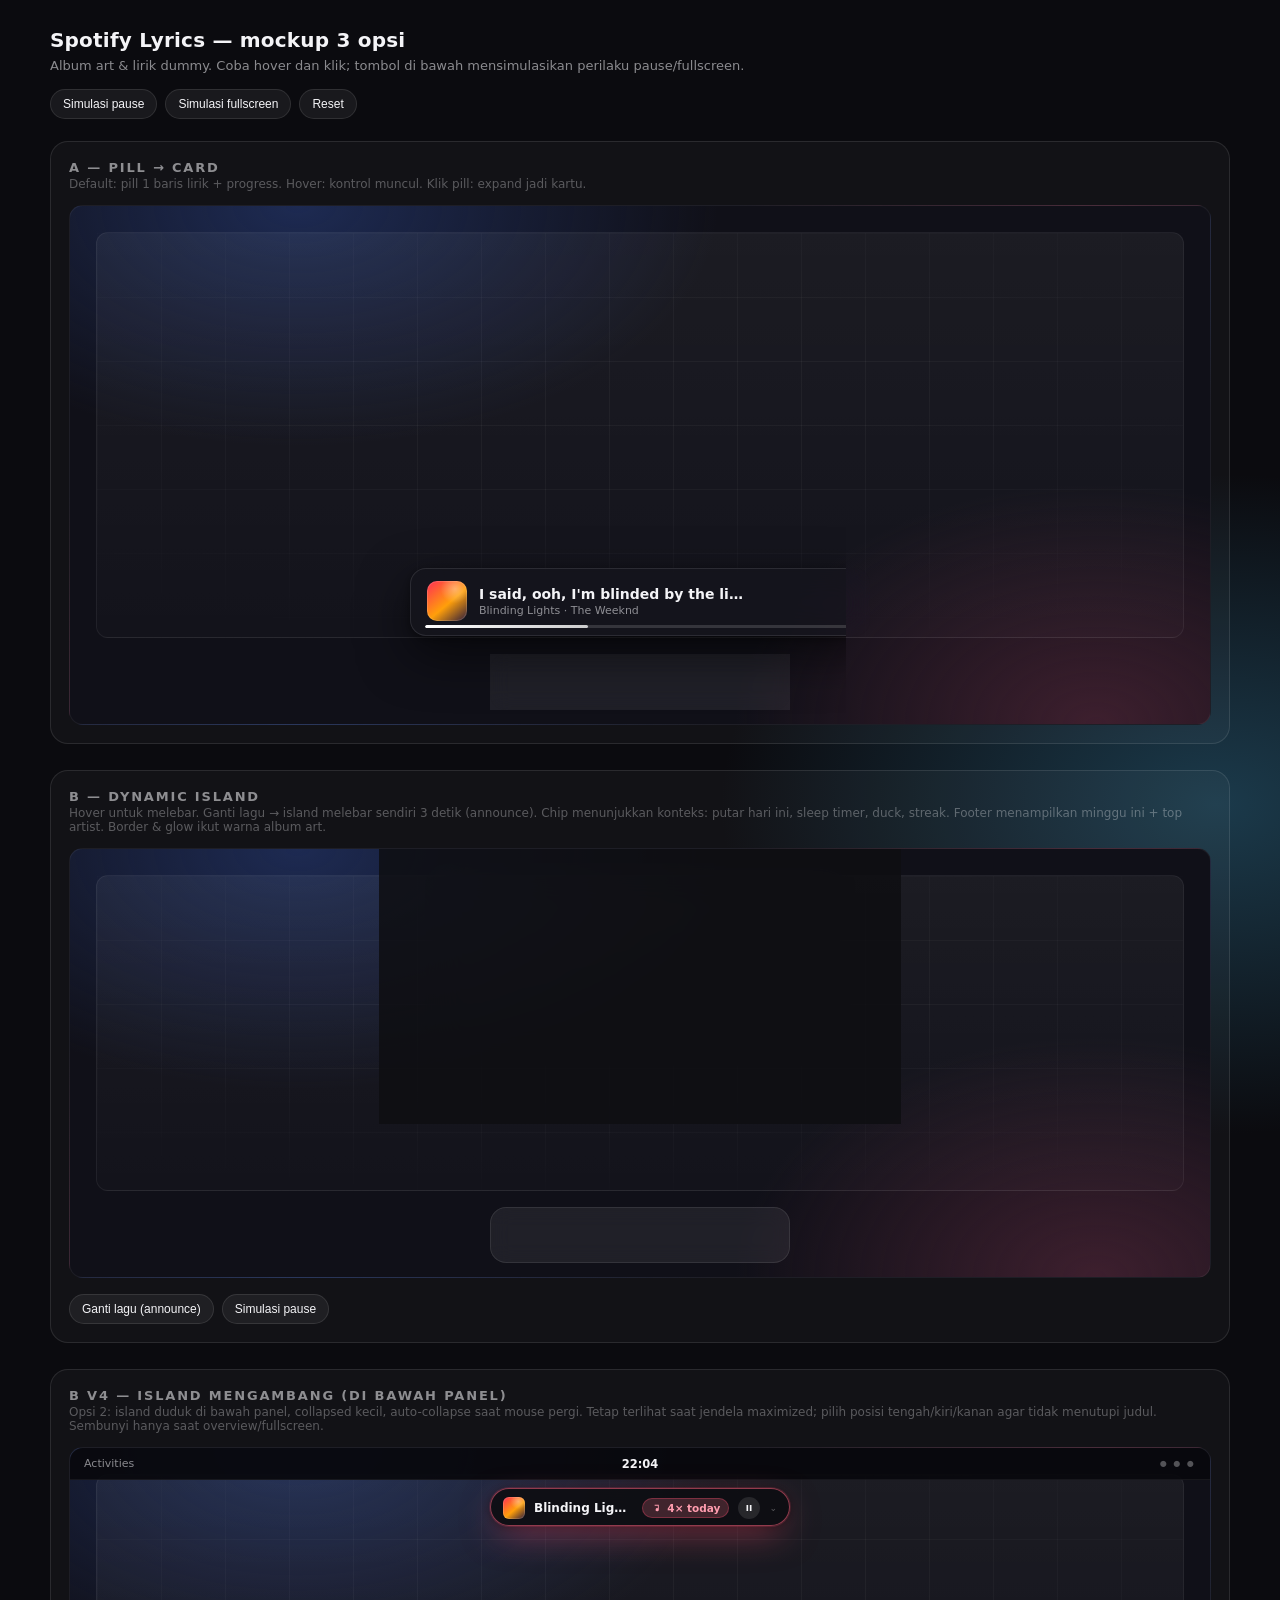
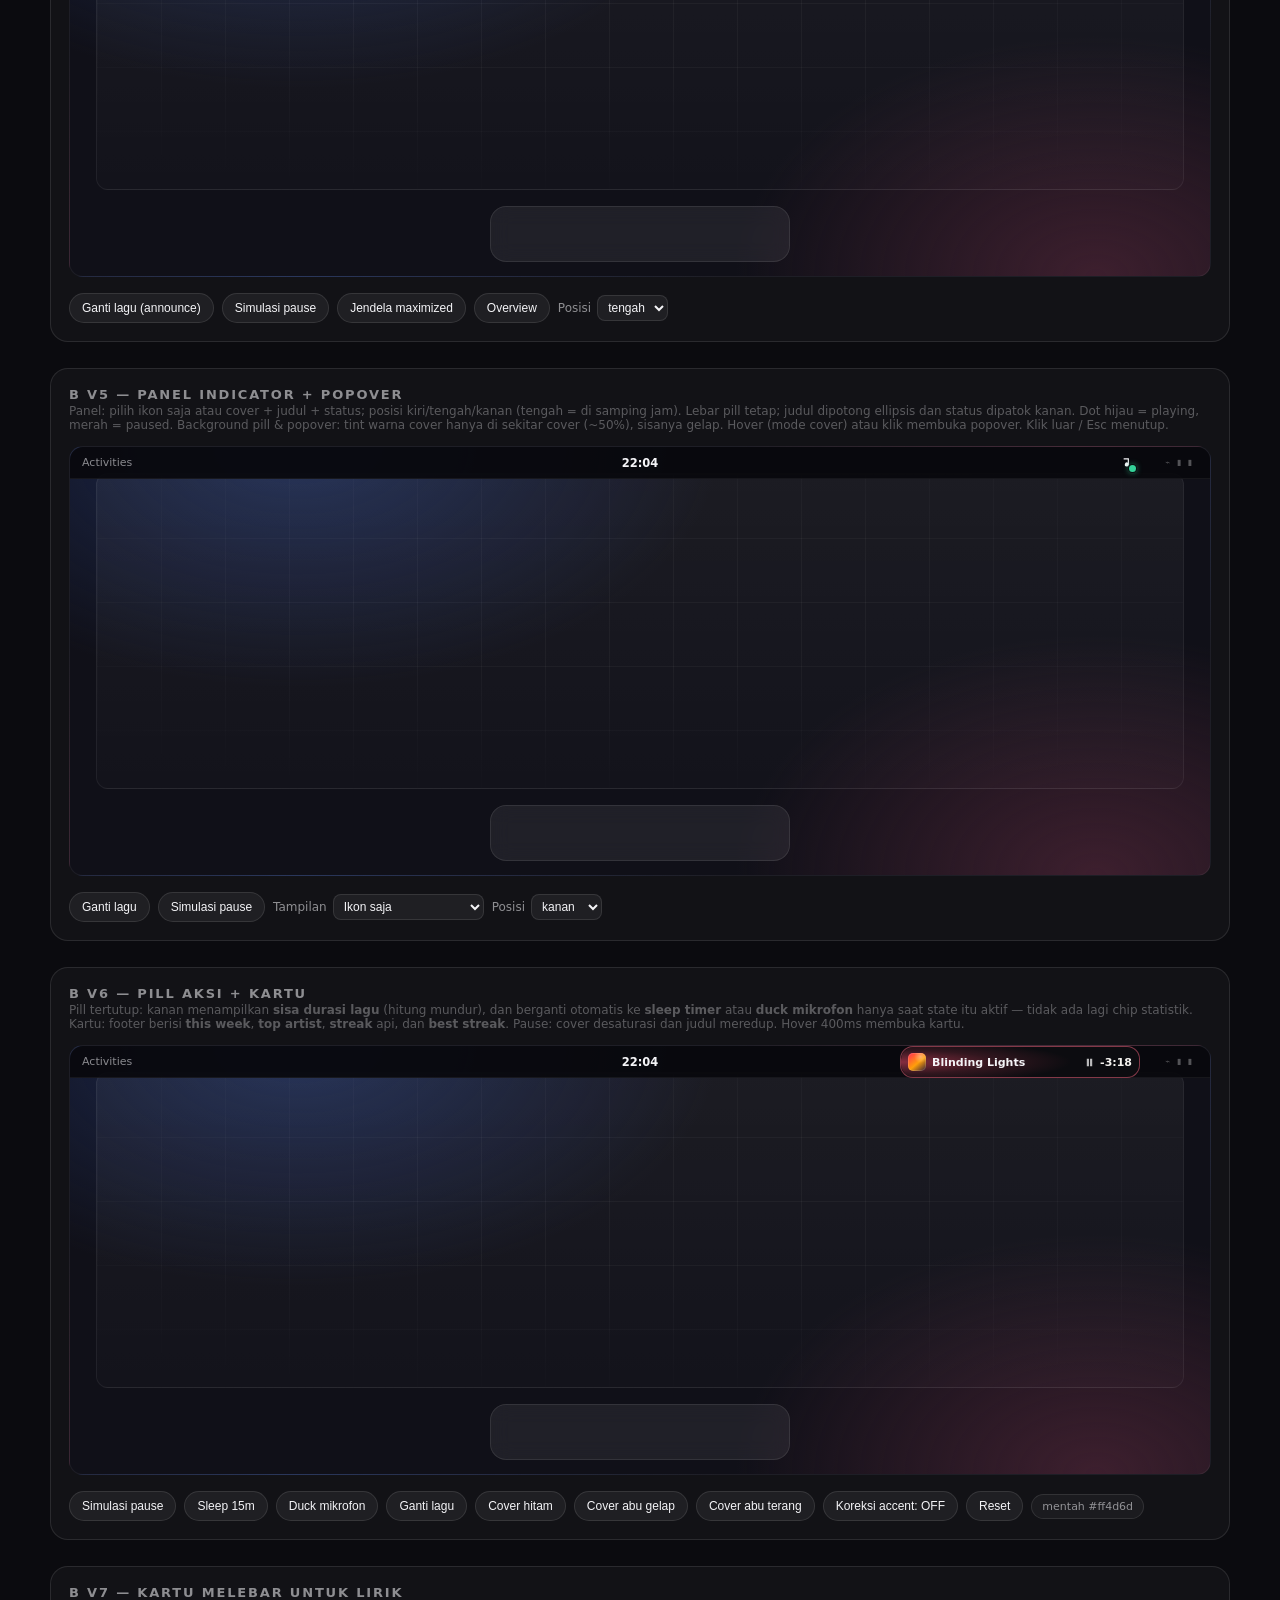
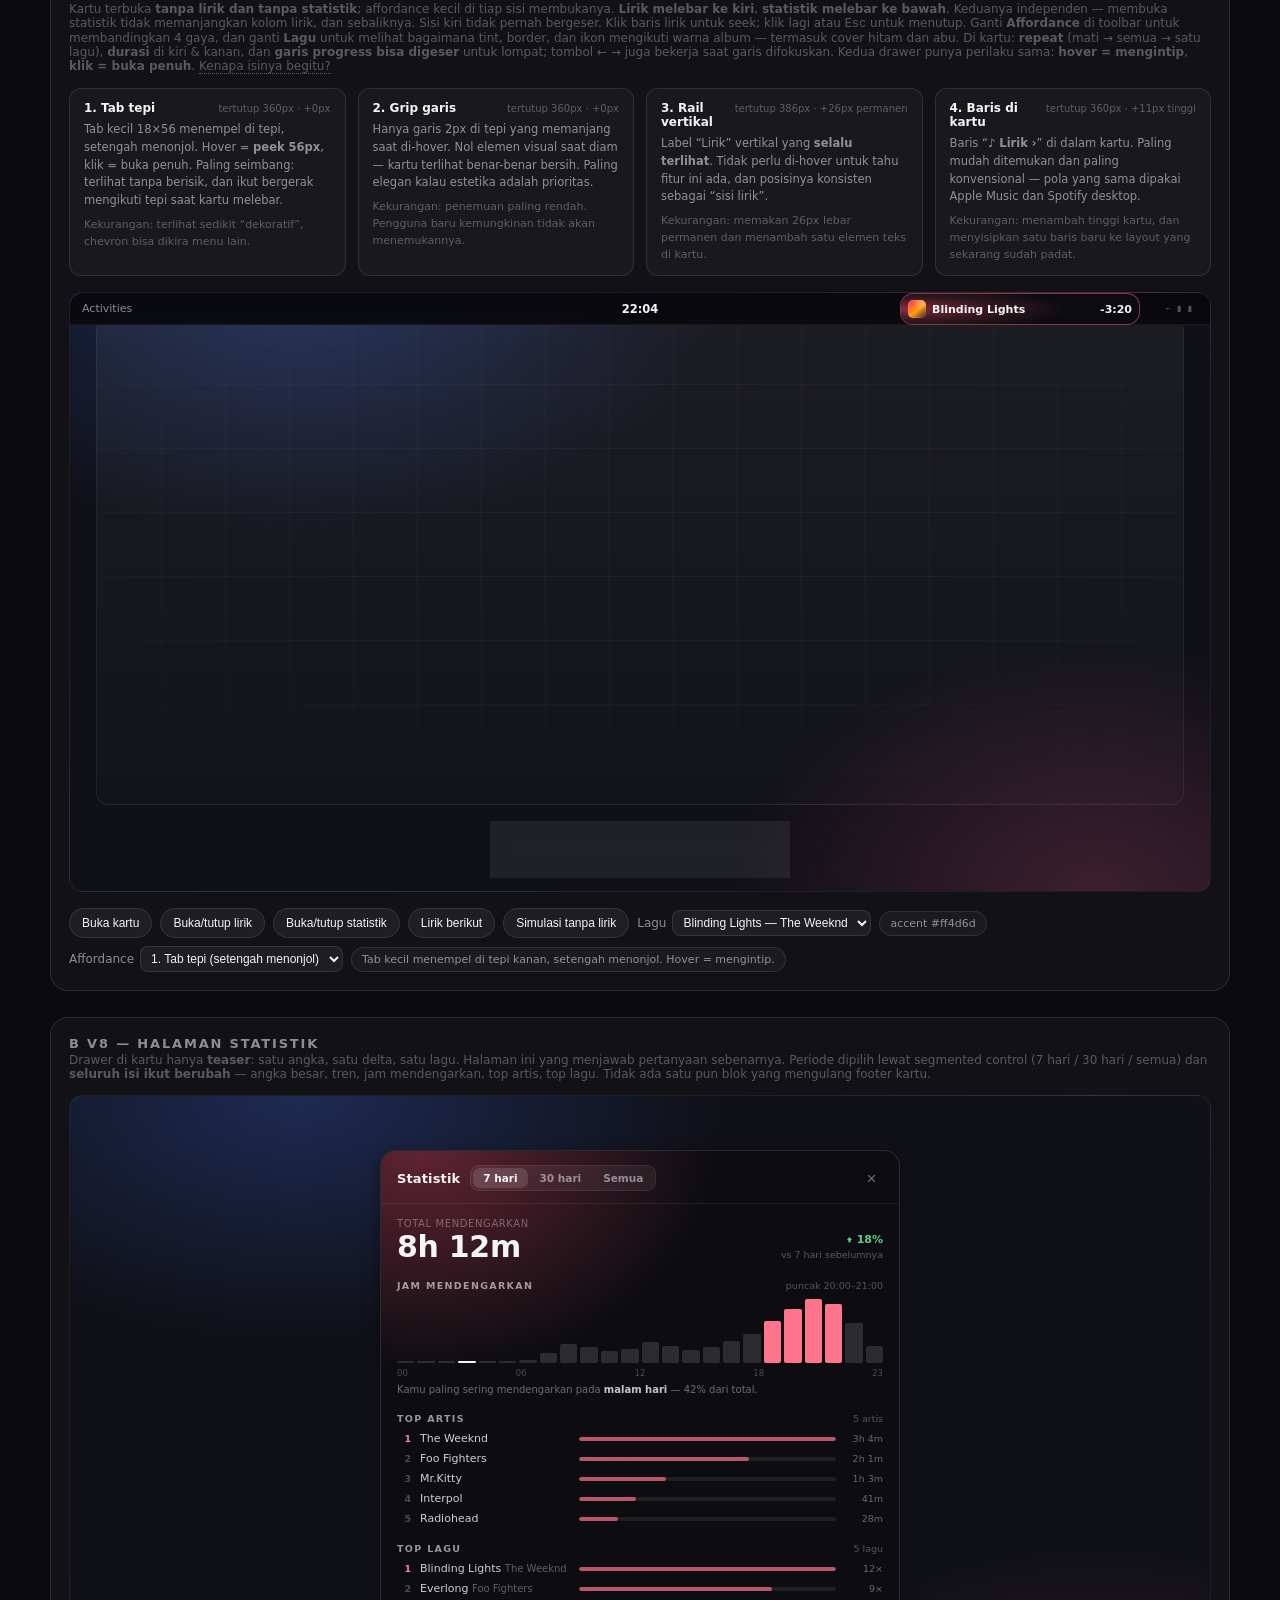
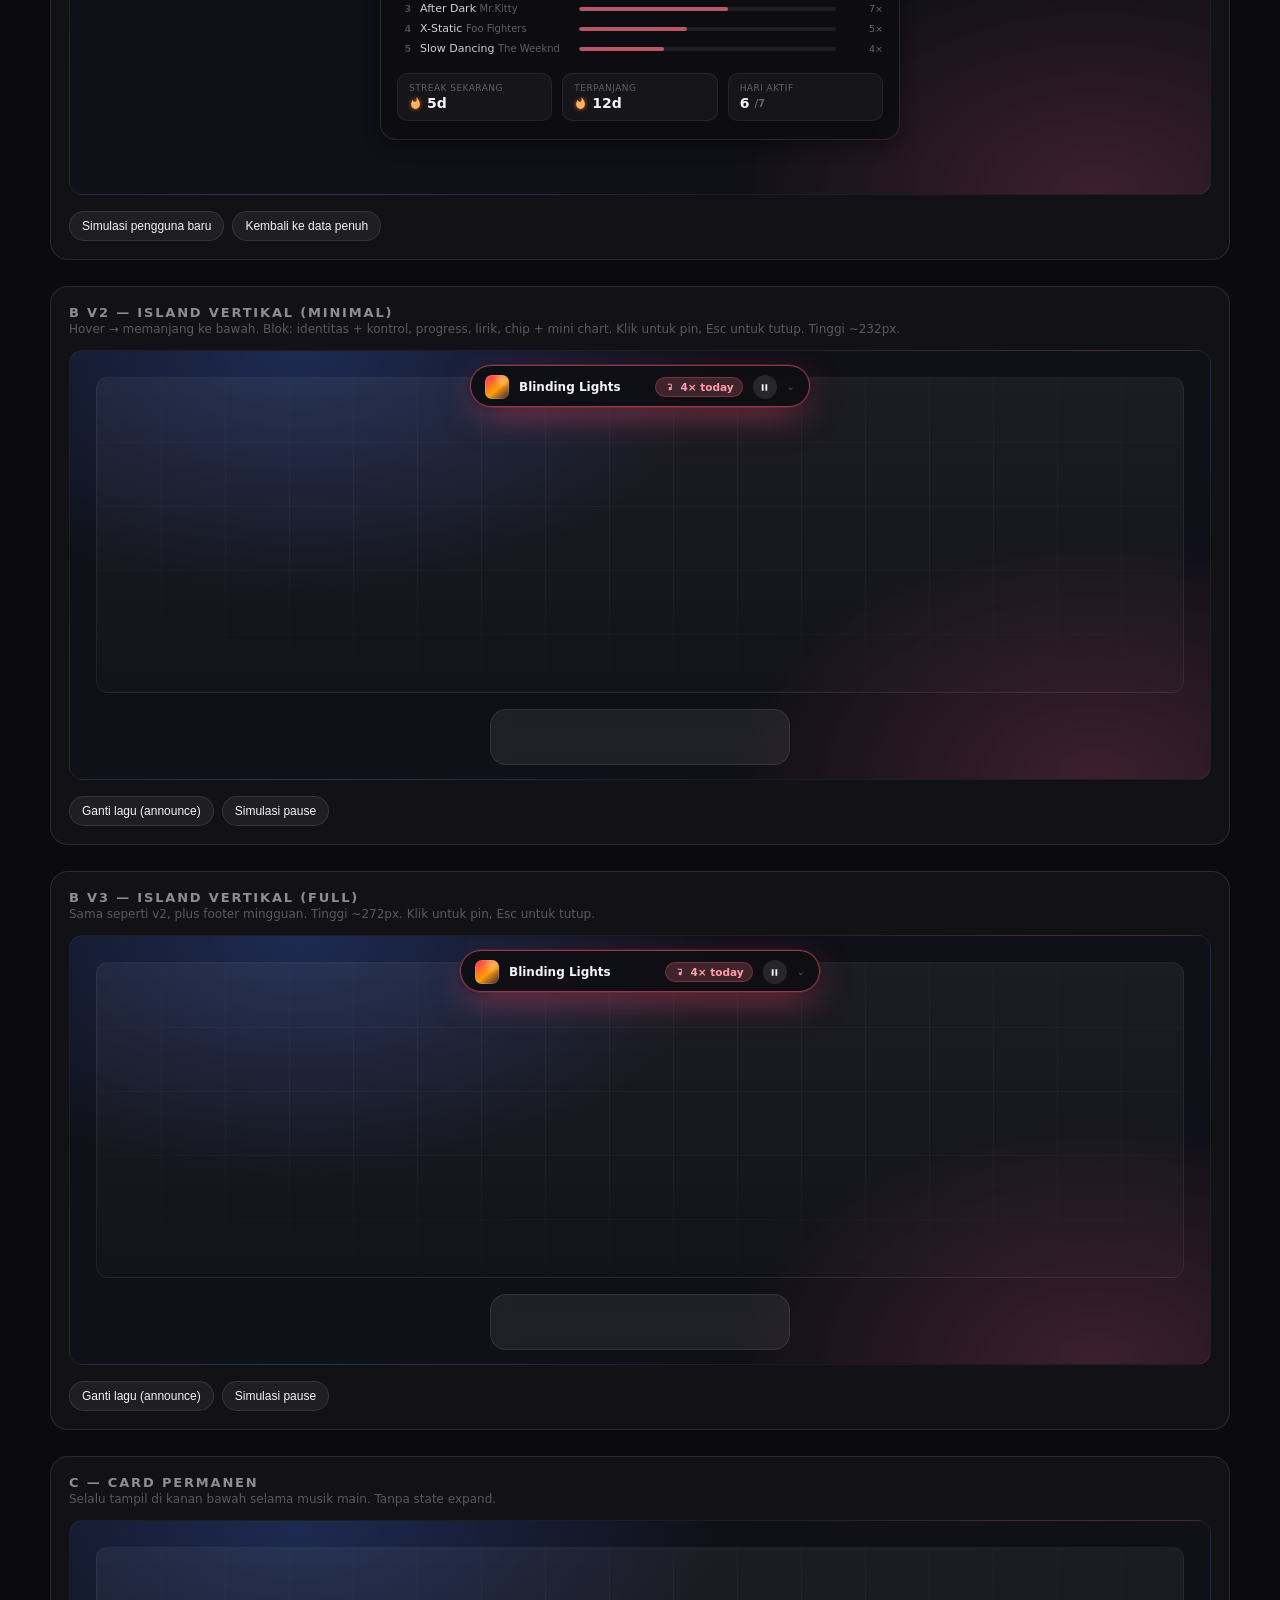
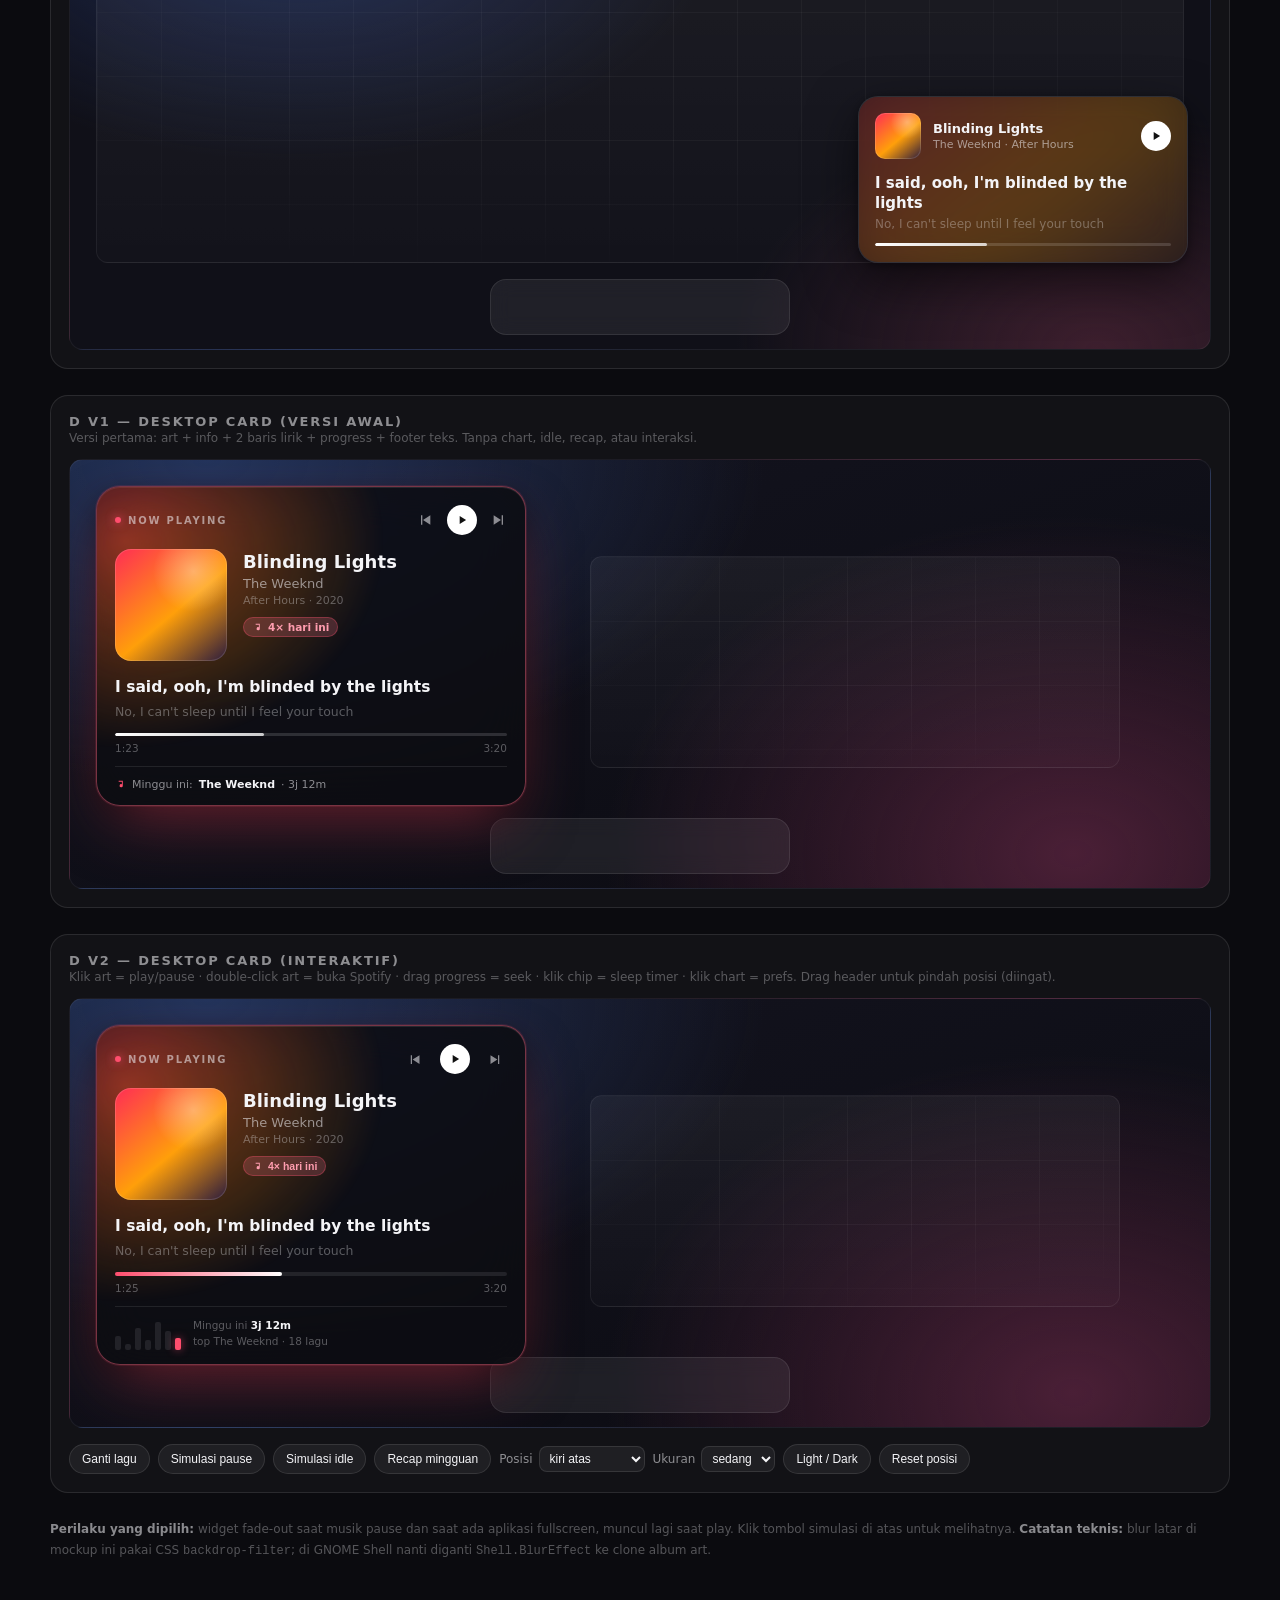
==== docs/mockup/index.html @ 5383f0c0 "Restructure: move logic into src/, tests and docs out of the root Groundwork for the layout describe" ====
<!DOCTYPE html>
<html lang="id">
<head>
<meta charset="utf-8">
<meta name="viewport" content="width=device-width,initial-scale=1">
<title>Spotify Lyrics — Mockup</title>
<style>
  :root{
    --text:#f4f4f7;
    --dim:rgba(244,244,247,.55);
    --faint:rgba(244,244,247,.32);
    --line:rgba(255,255,255,.10);
    --accent:#ff4d6d;
    --art:linear-gradient(140deg,#ff2d55 0%,#ff9f0a 55%,#2b1b3d 100%);
    --radius:22px;
    --shadow:0 18px 50px rgba(0,0,0,.55), 0 2px 8px rgba(0,0,0,.35);
  }
  *{box-sizing:border-box}
  html,body{margin:0}
  body{
    font-family:Cantarell,"Inter",system-ui,-apple-system,sans-serif;
    background:
      radial-gradient(1200px 700px at 15% -10%, #2a1f4d 0%, transparent 60%),
      radial-gradient(900px 600px at 95% 10%, #1b3a4b 0%, transparent 55%),
      radial-gradient(900px 900px at 50% 120%, #3a1b2b 0%, transparent 60%),
      #0b0b0f;
    color:var(--text);
    min-height:100vh;
    padding:28px 28px 80px;
  }
  header{max-width:1180px;margin:0 auto 22px}
  h1{font-size:20px;font-weight:700;margin:0 0 6px;letter-spacing:.2px}
  header p{margin:0;color:var(--dim);font-size:13px}
  .toolbar{display:flex;gap:8px;flex-wrap:wrap;margin:16px 0 0}
  .toolbar button{
    appearance:none;border:1px solid var(--line);background:rgba(255,255,255,.06);
    color:var(--text);padding:7px 12px;border-radius:999px;font-size:12px;
    cursor:pointer;transition:background .15s,border-color .15s;
  }
  .toolbar button:hover{background:rgba(255,255,255,.11)}
  .toolbar button.on{background:rgba(255,77,109,.18);border-color:rgba(255,77,109,.5)}
  main{max-width:1180px;margin:0 auto;display:grid;gap:26px}

  .demo{background:rgba(255,255,255,.03);border:1px solid var(--line);border-radius:18px;padding:18px}
  .demo h2{font-size:13px;text-transform:uppercase;letter-spacing:.14em;color:var(--dim);margin:0 0 2px}
  .demo .hint{font-size:12px;color:var(--faint);margin:0 0 14px}

  .stage{
    position:relative;height:430px;border-radius:14px;overflow:hidden;
    background:
      radial-gradient(700px 400px at 20% 0%, #1d2a52 0%, transparent 60%),
      radial-gradient(600px 400px at 90% 100%, #3d1f2e 0%, transparent 60%),
      #101018;
    border:1px solid rgba(255,255,255,.06);
  }
  .stage.tall{height:520px}
  .fakewindow{
    position:absolute;inset:26px 26px 86px;border-radius:12px;
    background:linear-gradient(180deg,rgba(255,255,255,.05),rgba(255,255,255,.015));
    border:1px solid rgba(255,255,255,.06);
  }
  .fakewindow::before{
    content:"";position:absolute;inset:0;
    background:
      linear-gradient(90deg,rgba(255,255,255,.04) 1px,transparent 1px) 0 0/64px 64px,
      linear-gradient(rgba(255,255,255,.04) 1px,transparent 1px) 0 0/64px 64px;
    mask-image:radial-gradient(80% 70% at 50% 40%,#000 30%,transparent 100%);
  }
  .dock{
    position:absolute;left:50%;bottom:14px;transform:translateX(-50%);
    width:300px;height:56px;border-radius:16px;
    background:rgba(255,255,255,.07);border:1px solid rgba(255,255,255,.09);
    backdrop-filter:blur(10px);
  }

  .widget{
    transition:opacity .25s ease, transform .25s cubic-bezier(.2,.7,.3,1);
  }
  body.paused .widget, body.fullscreen .widget{opacity:0;transform:translateY(10px) scale(.98);pointer-events:none}

  .art{
    background:var(--art);border-radius:10px;flex:0 0 auto;
    box-shadow:inset 0 0 0 1px rgba(255,255,255,.14);
    position:relative;overflow:hidden;
  }
  .art::after{
    content:"";position:absolute;inset:0;
    background:radial-gradient(60% 60% at 70% 20%,rgba(255,255,255,.35),transparent 60%);
  }

  .progress{position:relative;height:3px;border-radius:99px;background:rgba(255,255,255,.14);overflow:hidden}
  .progress i{
    position:absolute;inset:0 auto 0 0;width:38%;border-radius:99px;
    background:linear-gradient(90deg,#fff,rgba(255,255,255,.75));
    animation:play 32s linear infinite;
  }
  @keyframes play{from{width:4%}to{width:100%}}

  .lyric{transition:opacity .16s ease, transform .16s ease}
  .lyric.swap{opacity:0;transform:translateY(5px)}

  .ctl{display:flex;align-items:center;gap:14px;color:var(--dim)}
  .ctl svg{width:16px;height:16px;fill:currentColor}
  .ctl .play{width:30px;height:30px;border-radius:50%;display:grid;place-items:center;background:#fff;color:#111}

  /* ---------- A: pill -> card ---------- */
  .a-wrap{position:absolute;left:50%;bottom:88px;transform:translateX(-50%);width:460px}
  .pill{
    position:relative;display:flex;align-items:center;gap:12px;
    padding:12px 16px 14px;border-radius:16px;
    background:rgba(22,22,28,.72);
    border:1px solid rgba(255,255,255,.10);
    box-shadow:var(--shadow);
    backdrop-filter:blur(18px) saturate(140%);
    cursor:pointer;
    transition:border-color .18s, background .18s;
  }
  .pill:hover{border-color:rgba(255,255,255,.22);background:rgba(26,26,33,.82)}
  .pill .art{width:40px;height:40px}
  .pill .body{flex:1;min-width:0}
  .pill .lyric{font-size:14px;font-weight:600;white-space:nowrap;overflow:hidden;text-overflow:ellipsis}
  .pill .meta{font-size:11px;color:var(--dim);margin-top:2px;white-space:nowrap;overflow:hidden;text-overflow:ellipsis}
  .pill .ctl{opacity:0;transform:translateX(6px);transition:opacity .18s,transform .18s;margin-left:4px}
  .pill:hover .ctl{opacity:1;transform:none}
  .pill .progress{position:absolute;left:14px;right:14px;bottom:7px}

  .card{
    position:absolute;left:0;right:0;bottom:0;
    padding:20px 20px 18px;border-radius:var(--radius);
    background:rgba(18,18,24,.78);
    border:1px solid rgba(255,255,255,.12);
    box-shadow:var(--shadow);
    backdrop-filter:blur(22px) saturate(150%);
    opacity:0;transform:translateY(10px) scale(.985);
    pointer-events:none;
    transition:opacity .22s ease,transform .22s cubic-bezier(.2,.7,.3,1);
    overflow:hidden;
  }
  .card::before{
    content:"";position:absolute;inset:-40px;background:var(--art);filter:blur(40px) saturate(120%);opacity:.32;z-index:-1;
  }
  .a-wrap.open .card{opacity:1;transform:none;pointer-events:auto}
  .a-wrap.open .pill{opacity:0;pointer-events:none;transform:translateY(6px)}

  .card .top{display:flex;gap:14px;align-items:center}
  .card .top .art{width:56px;height:56px;border-radius:12px}
  .card .titles{flex:1;min-width:0}
  .card .title{font-size:15px;font-weight:700;letter-spacing:.1px}
  .card .sub{font-size:12px;color:var(--dim);margin-top:3px}
  .card .close{
    width:28px;height:28px;border-radius:50%;display:grid;place-items:center;
    background:rgba(255,255,255,.08);color:var(--dim);cursor:pointer;border:0;font-size:14px;
  }
  .card .close:hover{background:rgba(255,255,255,.16);color:#fff}

  .card .lines{margin:18px 0 16px;display:grid;gap:8px;min-height:86px;align-content:center}
  .card .l-prev,.card .l-next{font-size:14px;color:var(--faint);transition:opacity .16s}
  .card .l-cur{font-size:21px;font-weight:700;letter-spacing:.1px;line-height:1.25;transition:opacity .16s,transform .16s}

  /* ---------- B: island ---------- */
  .b-island{
    position:absolute;left:50%;top:14px;transform:translateX(-50%);
    display:flex;align-items:flex-start;gap:10px;
    padding:8px 14px;border-radius:999px;
    background:rgba(14,14,18,.86);
    border:1px solid color-mix(in srgb, var(--accent) 48%, rgba(255,255,255,.12));
    box-shadow:
      0 0 0 1px color-mix(in srgb, var(--accent) 16%, transparent),
      0 12px 36px -8px color-mix(in srgb, var(--accent) 55%, transparent),
      0 2px 10px rgba(0,0,0,.5);
    backdrop-filter:blur(18px);
    cursor:pointer;overflow:hidden;
    transition:width .32s cubic-bezier(.2,.8,.25,1),border-radius .32s,padding .32s,box-shadow .6s;
    width:302px;
  }
  .b-island .collapsed-part{display:flex;align-items:center;gap:10px;width:100%}
  .b-island .art{width:24px;height:24px;border-radius:7px}
  .b-island .mini{font-size:12px;font-weight:600;white-space:nowrap;overflow:hidden;text-overflow:ellipsis;flex:1}
  .b-island.announce .art{animation:pulse 1.4s ease-in-out infinite}
  @keyframes pulse{50%{transform:scale(1.07)}}

  .chip{
    display:inline-flex;align-items:center;gap:5px;
    padding:3px 8px;border-radius:999px;
    background:color-mix(in srgb, var(--accent) 16%, rgba(255,255,255,.06));
    border:1px solid color-mix(in srgb, var(--accent) 32%, transparent);
    color:color-mix(in srgb, var(--accent) 55%, #fff);
    font-size:10.5px;font-weight:600;white-space:nowrap;
    transition:opacity .18s;
  }
  .chip.swap{opacity:0}
  .chip .ico{width:11px;height:11px;fill:currentColor;flex:0 0 auto}

  .b-island .exp{display:none;width:100%}
  .b-island.open{width:430px;border-radius:24px;padding:16px 18px}
  .b-island.open .collapsed-part{display:none}
  .b-island.open .exp{display:block}
  .b-island .exp .row{display:flex;align-items:center;gap:12px}
  .b-island .exp .art{width:44px;height:44px;border-radius:11px}
  .b-island .exp .title{font-size:14px;font-weight:700}
  .b-island .exp .sub{font-size:11px;color:var(--dim);margin-top:2px}
  .b-island .exp .chiprow{margin-top:11px}
  .b-island .exp .l-cur{font-size:16px;font-weight:700;margin-top:10px}
  .b-island .exp .l-next{font-size:12px;color:var(--faint);margin-top:4px}
  .b-island .exp .progress{margin-top:12px}




  /* ---------- B v4: floating island below panel ---------- */
  .b4-panel{
    position:absolute;top:0;left:0;right:0;height:32px;z-index:1;
    display:flex;align-items:center;justify-content:space-between;
    padding:0 14px;font-size:11px;color:var(--dim);
    background:rgba(8,8,12,.92);border-bottom:1px solid rgba(255,255,255,.06);
  }
  .b4-clock{position:absolute;left:50%;transform:translateX(-50%);font-size:11.5px;font-weight:600;color:var(--text)}
  .b4-status{letter-spacing:2px;font-size:8px;color:var(--faint)}
  .b4-island{
    position:absolute;left:50%;top:40px;transform:translateX(-50%);
    width:300px;height:38px;padding:7px 12px;border-radius:999px;z-index:2;
    display:flex;flex-direction:column;overflow:hidden;
    background:rgba(14,14,18,.90);
    border:1px solid color-mix(in srgb, var(--accent) 48%, rgba(255,255,255,.12));
    box-shadow:
      0 0 0 1px color-mix(in srgb, var(--accent) 16%, transparent),
      0 12px 36px -8px color-mix(in srgb, var(--accent) 55%, transparent),
      0 2px 10px rgba(0,0,0,.5);
    backdrop-filter:blur(18px);cursor:pointer;
    transition:width .3s cubic-bezier(.2,.8,.25,1),height .3s cubic-bezier(.2,.8,.25,1),
      border-radius .3s,padding .3s,opacity .25s ease,transform .25s cubic-bezier(.2,.7,.3,1);
  }
  .b4-island.pos-left{left:14px;transform:none}
  .b4-island.pos-right{left:auto;right:14px;transform:none}
  .b4-island:hover{border-color:color-mix(in srgb, var(--accent) 62%, rgba(255,255,255,.14))}
  .b4-island.open{width:430px;height:220px;padding:16px 18px;border-radius:24px}
  .b4-island.pinned{border-color:color-mix(in srgb, var(--accent) 72%, transparent)}
  .b4-collapsed{display:flex;align-items:center;gap:9px;height:24px;flex:0 0 auto}
  .b4-island.open .b4-collapsed{display:none}
  .b4-island .art{width:22px;height:22px;border-radius:6px}
  .b4-mini{font-size:12px;font-weight:600;white-space:nowrap;overflow:hidden;text-overflow:ellipsis;flex:1}
  .b4-play{
    width:22px;height:22px;border-radius:50%;border:0;padding:0;flex:0 0 auto;
    display:grid;place-items:center;background:rgba(255,255,255,.10);color:var(--text);cursor:pointer;
  }
  .b4-play:hover{background:rgba(255,255,255,.18)}
  .b4-play svg{width:10px;height:10px;fill:currentColor}
  .b4-caret{font-size:9px;color:var(--faint);line-height:1;flex:0 0 auto}
  .b4-exp{display:none;flex-direction:column;flex:1;min-height:0}
  .b4-island.open .b4-exp{display:flex}
  .b4-row{display:flex;align-items:center;gap:12px;flex:0 0 auto}
  .b4-row .art{width:48px;height:48px;border-radius:11px}
  .b4-titles{flex:1;min-width:0}
  .b4-title{font-size:14px;font-weight:700}
  .b4-sub{font-size:11px;color:var(--dim);margin-top:2px;white-space:nowrap;overflow:hidden;text-overflow:ellipsis}
  .b4-row .ctl{gap:12px}
  .b4-row .ctl svg{width:15px;height:15px}
  .b4-row .ctl .play{border:0;padding:0;cursor:pointer;font:inherit}
  .b4-chiprow{margin-top:10px}
  .b4-lyrics{margin-top:10px;flex:0 0 auto}
  .b4-l-cur{font-size:15px;font-weight:700;line-height:1.3;white-space:nowrap;overflow:hidden;text-overflow:ellipsis}
  .b4-l-next{font-size:11.5px;color:var(--faint);margin-top:4px;white-space:nowrap;overflow:hidden;text-overflow:ellipsis}
  .b4-island .progress{margin-top:12px;flex:0 0 auto}
  .b4-island .b-foot{margin-top:10px}
  body.paused .b4-island,body.fullscreen .b4-island{
    opacity:0;pointer-events:none;
  }
  body.b4-overview .b4-island{
    opacity:0;pointer-events:none;
  }
  body.b4-max .b4-stage .fakewindow{inset:36px 12px 80px}
  .b4-ov{
    position:absolute;inset:0;display:none;place-items:center;z-index:3;
    background:rgba(8,8,12,.72);backdrop-filter:blur(2px);
    font-size:13px;letter-spacing:.22em;text-transform:uppercase;color:var(--dim);
  }
  .b4-ov.show{display:grid}


  /* ---------- B v5: panel indicator + popover ---------- */
  .b5-panel{
    position:absolute;top:0;left:0;right:0;height:32px;z-index:1;
    display:flex;align-items:center;justify-content:space-between;
    padding:0 12px;font-size:11px;color:var(--dim);
    background:rgba(8,8,12,.92);border-bottom:1px solid rgba(255,255,255,.06);
  }
  .b5-clock{position:absolute;left:50%;transform:translateX(-50%);font-size:11.5px;font-weight:600;color:var(--text)}
  .b5-right{display:flex;align-items:center;gap:6px}
  .b5-sys{font-size:8px;letter-spacing:2px;color:var(--faint);margin-right:4px}
  .b5-ind{
    position:absolute;top:4px;display:flex;align-items:center;justify-content:center;
    width:28px;height:24px;border:0;border-radius:999px;padding:0;
    background:transparent;color:var(--text);cursor:pointer;
    transition:left .2s ease,right .2s ease,width .2s ease,background .15s;
  }
  .b5-ind.pos-left{left:84px;right:auto}
  .b5-ind.pos-center{left:calc(50% + 26px);right:auto}
  .b5-ind.pos-right{right:70px;left:auto}
  .b5-ind:hover{background:rgba(255,255,255,.12)}
  .b5-ind[aria-expanded="true"]{background:rgba(255,255,255,.12)}
  .b5-ind.mode-pill:hover,.b5-ind.mode-pill[aria-expanded="true"]{
    background:rgba(13,13,18,.88);box-shadow:0 0 0 1px rgba(255,255,255,.10);
  }
  .b5-icon-wrap{position:relative;display:flex;align-items:center;justify-content:center}
  .b5-ind-icon{width:14px;height:14px;fill:currentColor}
  .b5-badge{
    position:absolute;right:-3px;bottom:-2px;width:8px;height:8px;border-radius:50%;
    background:#34d399;
    box-shadow:
      0 0 0 1px rgba(8,8,12,.85),
      0 0 6px rgba(52,211,153,.80);
    transition:background .18s ease,box-shadow .18s ease;
  }
  body.paused .b5-badge{
    background:#ff5a5f;
    box-shadow:
      0 0 0 1px rgba(8,8,12,.80),
      0 0 5px rgba(255,90,95,.75);
  }
  .b5-icon-wrap .b5-badge{width:7px;height:7px;right:-3px;bottom:-2px}
  .b5-ind.b5-flash .b5-badge{animation:pulse 1s ease-in-out 2}
  .b5-inline{display:none;flex:1;align-items:center;gap:6px;min-width:0;position:relative;z-index:1}
  .b5-ind.mode-pill{
    top:3px;width:240px;height:26px;padding:0 10px;isolation:isolate;overflow:hidden;
    justify-content:flex-start;background:rgba(13,13,18,.88);
  }
  .b5-ind.mode-pill::after{
    content:"";position:absolute;inset:-8px;z-index:-1;border-radius:inherit;
    background:var(--art);filter:blur(14px) saturate(1.2);opacity:.50;
    -webkit-mask-image:radial-gradient(55% 130% at 8% 50%, #000 0%, transparent 62%);
    mask-image:radial-gradient(55% 130% at 8% 50%, #000 0%, transparent 62%);
  }
  .b5-ind.mode-pill:hover,.b5-ind.mode-pill[aria-expanded="true"]{background:rgba(255,255,255,.13)}
  .b5-ind.mode-pill .b5-icon-wrap{display:none}
  .b5-ind.mode-pill .b5-inline{display:flex}
  .b5-inline .art{position:relative;width:18px;height:18px;border-radius:5px;overflow:visible}
  .b5-inline .art::after{border-radius:5px}
  .b5-inline .art .b5-badge{z-index:2}
  .b5-mini{
    flex:0 0 116px;width:116px;font-size:11px;font-weight:600;
    white-space:nowrap;overflow:hidden;text-overflow:ellipsis;
  }
  .b5-ind.mode-pill .chip{
    flex:0 0 auto;max-width:72px;font-size:9px;padding:2px 7px;margin-left:auto;
    white-space:nowrap;overflow:hidden;text-overflow:ellipsis;
  }
  .b5-ind.mode-pill .chip .ico{width:9px;height:9px}
  .b5-ind.mode-pill.b5-flash{box-shadow:0 0 0 2px color-mix(in srgb, var(--accent) 55%, transparent)}
  .b5-pop{
    position:absolute;top:38px;right:12px;width:360px;padding:16px;border-radius:18px;
    background:rgba(13,13,18,.88);isolation:isolate;
    border:1px solid color-mix(in srgb, var(--accent) 40%, rgba(255,255,255,.12));
    box-shadow:
      0 18px 44px -10px color-mix(in srgb, var(--accent) 45%, rgba(0,0,0,.6)),
      0 2px 10px rgba(0,0,0,.5);
    backdrop-filter:blur(20px);z-index:3;
    opacity:0;transform:translateY(-6px) scale(.985);transform-origin:top right;
    pointer-events:none;transition:opacity .18s ease,transform .18s cubic-bezier(.2,.7,.3,1);
  }
  .b5-pop.open{opacity:1;transform:none;pointer-events:auto}
  .b5-pop::after{
    content:"";position:absolute;inset:0;z-index:-1;border-radius:inherit;
    background:var(--art);filter:blur(26px) saturate(1.2);opacity:.50;
    clip-path:inset(0 round 18px);
    -webkit-mask-image:radial-gradient(55% 55% at 11% 17%, #000 0%, transparent 64%);
    mask-image:radial-gradient(55% 55% at 11% 17%, #000 0%, transparent 64%);
  }
  .b5-pop.pop-left{left:12px;right:auto}
  .b5-pop.pop-center{
    left:50%;right:auto;transform:translateX(-50%) translateY(-6px) scale(.985);
    transform-origin:top center;
  }
  .b5-pop.pop-center.open{transform:translateX(-50%)}
  .b5-pop::before{
    content:"";position:absolute;top:-6px;left:var(--arrow-x, 22px);right:auto;width:10px;height:10px;
    background:rgba(13,13,18,.88);
    border-left:1px solid color-mix(in srgb, var(--accent) 40%, rgba(255,255,255,.12));
    border-top:1px solid color-mix(in srgb, var(--accent) 40%, rgba(255,255,255,.12));
    transform:rotate(45deg);border-radius:2px 0 0 0;
  }
  .b5-row{display:flex;align-items:center;gap:12px}
  .b5-row .art{width:48px;height:48px;border-radius:11px}
  .b5-titles{flex:1;min-width:0}
  .b5-title{font-size:14px;font-weight:700}
  .b5-sub{font-size:11px;color:var(--dim);margin-top:2px;white-space:nowrap;overflow:hidden;text-overflow:ellipsis}
  .b5-row .ctl{gap:12px}
  .b5-row .ctl svg{width:15px;height:15px}
  .b5-row .ctl .play{border:0;padding:0;cursor:pointer;font:inherit}
  .b5-chiprow{margin-top:10px}
  .b5-lyrics{margin-top:10px}
  .b5-lyrics .l-cur{font-size:15px;font-weight:700;line-height:1.3;white-space:nowrap;overflow:hidden;text-overflow:ellipsis}
  .b5-lyrics .l-next{font-size:11.5px;color:var(--faint);margin-top:4px;white-space:nowrap;overflow:hidden;text-overflow:ellipsis}
  .b5-pop .progress{margin-top:12px}
  .b5-pop .b-foot{margin-top:10px}

  /* ---------- B v6: action slot (play/pause ⇄ state) ---------- */
  .v6-panel{
    position:absolute;top:0;left:0;right:0;height:32px;z-index:1;
    display:flex;align-items:center;justify-content:space-between;
    padding:0 12px;font-size:11px;color:var(--dim);
    background:rgba(8,8,12,.92);border-bottom:1px solid rgba(255,255,255,.06);
  }
  .v6-clock{position:absolute;left:50%;transform:translateX(-50%);font-size:11.5px;font-weight:600;color:var(--text)}
  .v6-sys{font-size:8px;letter-spacing:2px;color:var(--faint);margin-right:4px}

  .v6-ind{
    position:absolute;top:0;right:70px;height:32px;width:240px;box-sizing:border-box;
    display:flex;align-items:center;gap:6px;padding:0 6px 0 7px;
    border:1px solid color-mix(in srgb,var(--accent) 42%, rgba(255,255,255,.12));
    border-radius:13px;background:rgba(13,13,18,.88);color:var(--text);
    font:inherit;text-align:left;cursor:pointer;overflow:hidden;isolation:isolate;
    transition:border-color .2s ease,box-shadow .2s ease;
  }
  .v6-ind::after{
    content:"";position:absolute;inset:0;z-index:-1;border-radius:inherit;
    background:radial-gradient(130% 130% at 0% 50%,
      color-mix(in srgb,var(--accent) 50%, transparent) 0%,
      color-mix(in srgb,var(--accent) 16%, transparent) 30%,
      transparent 55%);
  }
  .v6-ind:hover{border-color:color-mix(in srgb,var(--accent) 62%, rgba(255,255,255,.14))}
  .v6-ind[aria-expanded="true"]{box-shadow:0 0 0 2px color-mix(in srgb,var(--accent) 45%, transparent)}
  .v6-ind:focus-visible{outline:2px solid color-mix(in srgb,var(--accent) 70%, #fff);outline-offset:2px}

  .v6-ind .art{width:18px;height:18px;border-radius:5px;transition:filter .2s ease}
  .v6-mini{
    flex:0 0 116px;width:116px;font-size:11px;font-weight:600;
    white-space:nowrap;overflow:hidden;text-overflow:ellipsis;
    transition:color .2s ease;
  }

  .v6-slot{
    margin-left:auto;flex:0 0 auto;display:flex;align-items:center;justify-content:center;gap:4px;
    height:24px;min-width:24px;padding:0 6px;
    border:1px solid transparent;border-radius:999px;background:transparent;
    color:rgba(255,255,255,.72);font:inherit;cursor:pointer;
    transition:background .15s ease,color .15s ease,border-color .15s ease;
  }
  .v6-slot:hover{background:rgba(255,255,255,.14);color:#fff}
  .v6-slot:focus-visible{outline:2px solid color-mix(in srgb,var(--accent) 70%, #fff);outline-offset:1px}
  .v6-slot svg{width:13px;height:13px;fill:currentColor;flex:0 0 auto}
  .v6-slot .v6-slot-text{
    font-size:11px;font-weight:600;font-variant-numeric:tabular-nums;
    letter-spacing:0;white-space:nowrap;
    transition:opacity .15s ease;
  }
  .v6-slot.is-action{
    width:auto;padding:0;border-color:transparent;background:transparent;cursor:default;
  }
  /* Countdown matches the title: 11px / 600, so the pill reads as one line. */
  .v6-slot.is-action .v6-slot-text{
    color:#f4f2ef;font-weight:600;font-size:11px;letter-spacing:0;
  }
  .v6-ind.is-paused .v6-slot.is-action .v6-slot-text{color:rgba(244,242,239,.55)}
  .v6-ind.is-paused .v6-slot.is-state svg{opacity:.55}
  .v6-slot.swap .v6-slot-text{opacity:0}
  .v6-slot.is-state{
    border-color:color-mix(in srgb,var(--accent) 55%, transparent);
    background:color-mix(in srgb,var(--accent) 18%, transparent);
    box-shadow:0 0 0 1px rgba(8,8,12,.55);
  }
  .v6-slot.is-state svg{filter:drop-shadow(0 0 2px rgba(8,8,12,.75))}
  .v6-slot.is-state .v6-slot-text{color:#f4f2ef;font-size:11px;font-weight:600;letter-spacing:0}

  .v6-ind.is-paused .art{filter:saturate(.35) brightness(.85)}
  .v6-ind.is-paused .v6-mini{color:rgba(244,242,239,.58)}
  .v6-ind.is-paused{border-color:color-mix(in srgb,var(--accent) 22%, rgba(255,255,255,.10))}

  .v6-pop{
    position:absolute;top:38px;right:12px;width:360px;padding:16px;border-radius:18px;
    background:rgba(13,13,18,.88);isolation:isolate;
    border:1px solid color-mix(in srgb,var(--accent) 40%, rgba(255,255,255,.12));
    box-shadow:
      0 18px 44px -10px color-mix(in srgb,var(--accent) 45%, rgba(0,0,0,.6)),
      0 2px 10px rgba(0,0,0,.5);
    backdrop-filter:blur(20px);z-index:3;
    opacity:0;transform:translateY(-6px) scale(.985);transform-origin:top right;
    pointer-events:none;
    transition:opacity .18s ease,transform .18s cubic-bezier(.2,.7,.3,1);
  }
  .v6-pop.open{opacity:1;transform:none;pointer-events:auto}
  .v6-pop::after{
    content:"";position:absolute;inset:0;z-index:-1;border-radius:inherit;
    background:radial-gradient(90% 90% at 11% 17%,
      color-mix(in srgb,var(--accent) 50%, transparent) 0%,
      color-mix(in srgb,var(--accent) 16%, transparent) 45%,
      transparent 100%);
    clip-path:inset(0 round 18px);
  }
  .v6-pop::before{
    content:"";position:absolute;top:-6px;left:var(--arrow-x,22px);width:10px;height:10px;
    background:rgba(13,13,18,.88);
    border-left:1px solid color-mix(in srgb,var(--accent) 40%, rgba(255,255,255,.12));
    border-top:1px solid color-mix(in srgb,var(--accent) 40%, rgba(255,255,255,.12));
    transform:rotate(45deg);border-radius:2px 0 0 0;
  }
  .v6-pop .v6-row{display:flex;align-items:center;gap:12px}
  .v6-pop .v6-row .art{width:64px;height:64px;border-radius:14px}
  .v6-titles{flex:1;min-width:0}
  .v6-title{font-size:14px;font-weight:700}
  .v6-sub{font-size:11px;color:var(--dim);margin-top:2px;white-space:nowrap;overflow:hidden;text-overflow:ellipsis}
  .v6-pop .ctl{gap:12px}
  .v6-pop .ctl svg{width:15px;height:15px}
  .v6-pop .ctl .play{border:0;padding:0;cursor:pointer;font:inherit}
  .v6-lyrics{margin-top:10px}
  .v6-lyrics .l-cur{font-size:15px;font-weight:700;line-height:1.3;white-space:nowrap;overflow:hidden;text-overflow:ellipsis}
  .v6-lyrics .l-next{font-size:11.5px;color:var(--faint);margin-top:4px;white-space:nowrap;overflow:hidden;text-overflow:ellipsis}
  .v6-pop .progress{margin-top:12px}
  /* One type scale for the whole footer: 11px / 14px icons everywhere.
     Hierarchy comes from colour contrast, not from different sizes. */
  .v6-foot{
    display:flex;align-items:center;gap:6px;margin-top:10px;padding-top:9px;
    border-top:1px solid rgba(255,255,255,.10);
    font-size:11px;line-height:14px;color:rgba(255,255,255,.48);
    font-variant-numeric:tabular-nums;
  }
  .v6-foot .v6-foot-ico{
    width:14px;height:14px;flex:0 0 auto;
    fill:color-mix(in srgb,var(--accent) 90%, #fff);
    filter:drop-shadow(0 0 2px color-mix(in srgb,var(--accent) 75%, transparent));
  }
  .v6-foot-text{white-space:nowrap;overflow:hidden;text-overflow:ellipsis}
  .v6-foot b{color:rgba(244,242,239,.88);font-weight:700}
  .v6-foot-stats{
    margin-left:auto;display:flex;align-items:center;gap:10px;flex:0 0 auto;
  }
  .v6-streak{display:flex;align-items:center;gap:4px;color:rgba(255,255,255,.62)}
  .v6-streak svg{
    width:14px;height:14px;flex:0 0 auto;
    fill:#ffb066;
    filter:drop-shadow(0 0 2px rgba(255,120,20,.95)) drop-shadow(0 0 6px rgba(255,80,0,.55));
  }
  .v6-streak b{color:#f4f2ef;font-weight:700}
  .v6-best{
    display:flex;align-items:center;gap:4px;
    padding-left:10px;border-left:1px solid rgba(255,255,255,.10);
    color:rgba(255,255,255,.40);
  }
  .v6-best b{color:rgba(255,255,255,.62);font-weight:700}

  .v6-accent-readout{
    align-self:center;font-size:11px;font-variant-numeric:tabular-nums;
    color:var(--dim);padding:5px 10px;border-radius:999px;
    border:1px solid var(--line);background:rgba(255,255,255,.04);
  }

  @media (prefers-reduced-motion: reduce){
    .v6-pop,.v6-ind,.v6-slot{transition-duration:0s}
  }

  /* v7 needs more room than the shared 430px stage: opening the stats drawer
     takes the card to ~441px, which used to be clipped by overflow:hidden. */
  .v7-stage{height:600px}

  /* ---------- B v7: card that widens to reveal lyrics ---------- */
  .v7-pop{
    position:absolute;top:38px;right:12px;width:360px;
    padding:0;border-radius:18px;overflow:visible;isolation:isolate;
    border:1px solid color-mix(in srgb,var(--accent) 40%, rgba(255,255,255,.12));
    background:rgba(13,13,18,.88);
    box-shadow:0 6px 16px rgba(0,0,0,.40);
    backdrop-filter:blur(20px);z-index:3;
    opacity:0;transform:translateY(-6px) scale(.985);transform-origin:top right;
    pointer-events:none;
    transition:opacity .18s ease,transform .18s cubic-bezier(.2,.7,.3,1),
               width .32s cubic-bezier(.2,.7,.3,1),border-color .2s ease;
  }
  .v7-pop.open{opacity:1;transform:none;pointer-events:auto}
  /* the popover itself grows; the left column keeps its 360px, so it never reflows */
  .v7-pop.peek{width:416px}
  .v7-pop.lyrics-open{width:660px}

  .v7-pop::after{
    content:"";position:absolute;inset:0;z-index:-1;border-radius:inherit;
    background:radial-gradient(90% 90% at 11% 17%,
      color-mix(in srgb,var(--accent) 50%, transparent) 0%,
      color-mix(in srgb,var(--accent) 16%, transparent) 45%,
      transparent 100%);
    clip-path:inset(0 round 18px);
    pointer-events:none;
  }
  .v7-pop::before{
    content:"";position:absolute;top:-6px;left:var(--arrow-x,22px);width:10px;height:10px;
    background:rgba(13,13,18,.88);
    border-left:1px solid color-mix(in srgb,var(--accent) 40%, rgba(255,255,255,.12));
    border-top:1px solid color-mix(in srgb,var(--accent) 40%, rgba(255,255,255,.12));
    transform:rotate(45deg);border-radius:2px 0 0 0;
  }

  /* two columns: left card content (fixed) + lyrics (revealed) */
  .v7-cols{display:flex;align-items:stretch;border-radius:inherit;overflow:hidden}

  .v7-left{flex:0 0 360px;width:360px;padding:16px;box-sizing:border-box}

  .v7-lyrics{
    flex:0 0 0;width:0;overflow:hidden;position:relative;
    border-left:1px solid rgba(255,255,255,0);
    transition:width .32s cubic-bezier(.2,.7,.3,1),opacity .18s ease,border-color .2s ease;
    opacity:0;
  }
  .v7-pop.peek .v7-lyrics{
    flex-basis:56px;width:56px;opacity:.35;
    border-left-color:rgba(255,255,255,.06);
  }
  .v7-pop.lyrics-open .v7-lyrics{
    flex-basis:300px;width:300px;opacity:1;
    border-left-color:rgba(255,255,255,.08);
  }

  .v7-lyrics-inner{
    width:300px;height:100%;padding:14px 16px;box-sizing:border-box;
    display:flex;flex-direction:column;justify-content:center;gap:2px;
    -webkit-mask-image:linear-gradient(180deg,transparent 0%,#000 14%,#000 86%,transparent 100%);
    mask-image:linear-gradient(180deg,transparent 0%,#000 14%,#000 86%,transparent 100%);
  }

  .v7-line{
    padding:5px 0;font-size:12px;line-height:1.35;color:rgba(255,255,255,.30);
    white-space:nowrap;overflow:hidden;text-overflow:ellipsis;
    cursor:pointer;border-radius:6px;
    transition:color .18s ease,font-size .18s ease,opacity .18s ease;
  }
  .v7-line:hover{color:rgba(255,255,255,.62)}
  .v7-line.near{color:rgba(255,255,255,.46)}
  .v7-line.active{
    font-size:15px;font-weight:700;color:#f4f2ef;
  }
  .v7-line.past{color:rgba(255,255,255,.22)}

  .v7-empty{
    font-size:11.5px;color:rgba(255,255,255,.32);text-align:center;padding:0 8px;
  }

  /* edge tab: half outside the card, follows the right edge while widening */
  .v7-tab{
    position:absolute;top:50%;right:0;transform:translate(50%,-50%);
    width:18px;height:56px;padding:0;border:1px solid rgba(255,255,255,.12);
    border-radius:9px;background:rgba(20,20,26,.94);
    color:rgba(244,242,239,.66);display:grid;place-items:center;cursor:pointer;
    transition:background .16s ease,color .16s ease,border-color .16s ease,width .2s ease;
    z-index:4;
  }
  .v7-tab:hover{
    background:color-mix(in srgb,var(--accent) 26%, rgba(20,20,26,.94));
    color:#fff;border-color:color-mix(in srgb,var(--accent) 55%, transparent);
  }
  .v7-tab:focus-visible{
    outline:2px solid color-mix(in srgb,var(--accent) 70%, #fff);outline-offset:2px;
  }
  .v7-tab svg{width:12px;height:12px;fill:currentColor;transition:transform .28s cubic-bezier(.2,.7,.3,1)}
  .v7-pop.lyrics-open .v7-tab svg{transform:rotate(180deg)}
  .v7-pop.lyrics-open .v7-tab{
    background:color-mix(in srgb,var(--accent) 22%, rgba(20,20,26,.94));
    border-color:color-mix(in srgb,var(--accent) 45%, transparent);
  }
  /* the tab would be clipped by the popover's own stacking on the arrow side */
  .v7-pop .v7-tab{border-left-color:rgba(255,255,255,.12)}

  /* ===== variant: grip (thin seam at the edge, no icon) ===== */
  .v7-grip,.v7-rail,.v7-rowtoggle{display:none}

  .v7-pop.variant-grip .v7-tab{display:none}
  .v7-pop.variant-grip .v7-grip{display:grid}

  .v7-grip{
    position:absolute;top:50%;right:-4px;transform:translateY(-50%);
    width:12px;height:104px;padding:0;border:0;background:transparent;
    cursor:pointer;place-items:center;z-index:4;border-radius:6px;
  }
  .v7-grip::before{
    content:"";width:2px;height:42px;border-radius:2px;
    background:rgba(255,255,255,.16);
    transition:height .2s ease,background .2s ease,box-shadow .2s ease;
  }
  .v7-grip:hover::before,.v7-grip:focus-visible::before{
    height:76px;background:color-mix(in srgb,var(--accent) 72%, #fff);
    box-shadow:0 0 8px color-mix(in srgb,var(--accent) 60%, transparent);
  }
  .v7-grip:focus-visible{outline:none}
  .v7-pop.lyrics-open.variant-grip .v7-grip::before{
    background:color-mix(in srgb,var(--accent) 60%, #fff);
  }

  /* ===== variant: rail (always-visible vertical label, costs 26px) ===== */
  .v7-pop.variant-rail .v7-tab{display:none}
  .v7-pop.variant-rail .v7-rail{display:flex}
  .v7-pop.variant-rail{width:386px}
  .v7-pop.variant-rail.lyrics-open{width:686px}
  .v7-pop.variant-rail.peek{width:386px}

  .v7-rail{
    flex:0 0 26px;width:26px;align-items:center;justify-content:center;
    padding:0;border:0;border-left:1px solid rgba(255,255,255,.08);
    background:rgba(255,255,255,.03);color:rgba(244,242,239,.42);
    cursor:pointer;order:1;
    transition:background .18s ease,color .18s ease,border-color .18s ease;
  }
  .v7-rail span{
    writing-mode:vertical-rl;transform:rotate(180deg);
    font-size:9.5px;font-weight:700;letter-spacing:.16em;text-transform:uppercase;
  }
  .v7-rail:hover{
    background:color-mix(in srgb,var(--accent) 16%, rgba(255,255,255,.03));
    color:#f4f2ef;border-left-color:color-mix(in srgb,var(--accent) 40%, transparent);
  }
  .v7-pop.variant-rail .v7-lyrics{order:2}

  /* ===== stats drawer: expands downward, lyrics column unaffected ===== */
  .v7-statswrap{
    height:0;overflow:hidden;
    transition:height .3s cubic-bezier(.2,.7,.3,1);
  }
  /* hover peek: reveal just the header + week total, then close again */
  .v7-pop.stats-peek .v7-statswrap{height:68px}
  .v7-pop.stats-open .v7-statswrap{height:268px}

  .v7-stats{
    width:100%;box-sizing:border-box;padding:0 16px 14px;
    display:flex;flex-direction:column;gap:9px;
  }

  .v7-stats-head{
    display:flex;align-items:baseline;gap:8px;padding-top:10px;
    border-top:1px solid rgba(255,255,255,.08);
  }
  .v7-stats-head b{
    font-size:9.5px;font-weight:700;letter-spacing:.14em;text-transform:uppercase;
    color:rgba(244,242,239,.66);
  }
  .v7-stats-head span{margin-left:auto;font-size:9.5px;color:var(--faint)}

  .v7-weektotal{
    font-size:20px;font-weight:700;line-height:1.1;letter-spacing:-.01em;
    color:#f4f2ef;font-variant-numeric:tabular-nums;
  }

  /* 7 fixed weekday bars: Sen..Min, today highlighted */
  .v7-sparkwrap{display:flex;flex-direction:column;gap:3px}
  .v7-spark{display:flex;align-items:flex-end;gap:6px;height:34px}
  .v7-spark i{
    flex:1;border-radius:2px;background:rgba(255,255,255,.13);min-height:2px;
  }
  .v7-spark i.today{background:color-mix(in srgb,var(--accent) 82%, #fff)}
  .v7-spark i.empty{background:rgba(255,255,255,.05)}
  .v7-spark-days{display:flex;gap:6px}
  .v7-spark-days span{
    flex:1;text-align:center;font-size:8.5px;color:rgba(255,255,255,.26);
  }
  .v7-spark-days span.today{color:rgba(244,242,239,.80);font-weight:700}

  /* two columns: artists | tracks, no bars */
  .v7-grid{display:flex;gap:14px;align-items:flex-start}
  .v7-col{flex:1;min-width:0}
  .v7-col > em{
    display:block;font-style:normal;font-size:8.5px;font-weight:700;
    letter-spacing:.12em;text-transform:uppercase;color:rgba(255,255,255,.34);
    margin-bottom:5px;
  }

  .v7-item{
    display:flex;align-items:baseline;gap:5px;
    font-size:10px;line-height:16px;
  }
  .v7-item .v7-rank{
    flex:0 0 9px;font-size:8.5px;color:rgba(255,255,255,.26);
    font-variant-numeric:tabular-nums;
  }
  .v7-item:first-child .v7-rank{color:color-mix(in srgb,var(--accent) 72%, #fff)}
  .v7-item .v7-name{
    flex:1;min-width:0;color:rgba(244,242,239,.82);
    white-space:nowrap;overflow:hidden;text-overflow:ellipsis;
  }
  .v7-item .v7-val{
    flex:0 0 auto;font-size:9px;color:rgba(255,255,255,.34);
    font-variant-numeric:tabular-nums;
  }

  .v7-active{
    font-size:9.5px;color:rgba(255,255,255,.34);
    padding-top:8px;border-top:1px solid rgba(255,255,255,.06);
  }
  .v7-active b{color:rgba(244,242,239,.72);font-weight:700}

  /* bottom affordance: horizontal grip, half protruding */
  .v7-stab{
    position:absolute;left:50%;bottom:0;transform:translate(-50%,50%);
    width:56px;height:18px;padding:0;display:grid;place-items:center;
    border:1px solid rgba(255,255,255,.12);border-radius:9px;
    background:rgba(20,20,26,.94);color:rgba(244,242,239,.62);
    cursor:pointer;z-index:4;
    transition:background .16s ease,color .16s ease,border-color .16s ease;
  }
  .v7-stab:hover{
    background:color-mix(in srgb,var(--accent) 26%, rgba(20,20,26,.94));
    color:#fff;border-color:color-mix(in srgb,var(--accent) 55%, transparent);
  }
  .v7-stab:focus-visible{
    outline:2px solid color-mix(in srgb,var(--accent) 70%, #fff);outline-offset:2px;
  }
  .v7-stab svg{width:12px;height:12px;fill:currentColor;transition:transform .28s cubic-bezier(.2,.7,.3,1)}
  .v7-pop.stats-open .v7-stab svg{transform:rotate(180deg)}
  .v7-pop.stats-open .v7-stab{
    background:color-mix(in srgb,var(--accent) 22%, rgba(20,20,26,.94));
    border-color:color-mix(in srgb,var(--accent) 45%, transparent);
  }

  /* ===== variant: row (conventional toggle inside the card) ===== */
  .v7-pop.variant-row .v7-tab{display:none}
  .v7-pop.variant-row .v7-rowtoggle{display:flex}

  .v7-rowtoggle{
    align-items:center;gap:7px;width:100%;margin-top:8px;padding:6px 8px;
    border:1px solid rgba(255,255,255,.10);border-radius:9px;
    background:rgba(255,255,255,.04);color:rgba(244,242,239,.62);
    font:inherit;font-size:11px;font-weight:600;cursor:pointer;
    transition:background .16s ease,color .16s ease,border-color .16s ease;
  }
  .v7-rowtoggle svg{width:12px;height:12px;fill:currentColor;flex:0 0 auto}
  .v7-rowtoggle .v7-rowtoggle-chev{margin-left:auto;transition:transform .26s cubic-bezier(.2,.7,.3,1)}
  .v7-rowtoggle:hover{
    background:color-mix(in srgb,var(--accent) 16%, rgba(255,255,255,.04));
    color:#f4f2ef;border-color:color-mix(in srgb,var(--accent) 40%, transparent);
  }
  .v7-rowtoggle:focus-visible{outline:2px solid color-mix(in srgb,var(--accent) 70%, #fff);outline-offset:2px}
  .v7-pop.lyrics-open.variant-row .v7-rowtoggle .v7-rowtoggle-chev{transform:rotate(180deg)}

  .v7-compare{
    display:grid;grid-template-columns:repeat(auto-fit,minmax(240px,1fr));
    gap:12px;margin:0 0 16px;
  }
  .v7-card-opt{
    border:1px solid var(--line);border-radius:12px;padding:12px 14px;
    background:rgba(255,255,255,.03);
  }
  .v7-card-opt p{margin:6px 0 0;font-size:11.5px;line-height:1.55;color:var(--dim)}
  .v7-opt-head{display:flex;align-items:baseline;gap:8px;justify-content:space-between}
  .v7-opt-head b{font-size:12px;color:var(--text)}
  .v7-opt-head span{font-size:10px;color:var(--faint);font-variant-numeric:tabular-nums;white-space:nowrap}
  .v7-opt-meta{color:var(--faint) !important;font-size:11px !important}

  .v7-accent-note{
    align-self:center;font-size:11px;font-variant-numeric:tabular-nums;
    color:var(--dim);padding:5px 10px;border-radius:999px;
    border:1px solid var(--line);background:rgba(255,255,255,.04);
  }

  .v7-variant-note{
    align-self:center;font-size:11px;color:var(--dim);
    padding:5px 10px;border-radius:999px;
    border:1px solid var(--line);background:rgba(255,255,255,.04);
  }

  /* card controls: prev / play / next / repeat + seeking bar */
  .v7-ctl{gap:8px}
  .v7-left .ctl.v7-ctl{gap:6px}
  .v7-ctlbtn{
    width:24px;height:24px;padding:0;border:0;border-radius:8px;
    background:transparent;color:rgba(255,255,255,.62);
    display:grid;place-items:center;cursor:pointer;font:inherit;
    transition:background .15s ease,color .15s ease;
  }
  .v7-ctlbtn:hover{background:rgba(255,255,255,.12);color:#fff}
  .v7-ctlbtn:focus-visible{outline:2px solid color-mix(in srgb,var(--accent) 70%, #fff);outline-offset:2px}
  .v7-ctlbtn svg{width:15px;height:15px;fill:currentColor}

  .v7-repeat{
    position:relative;width:24px;height:24px;padding:0;border:0;border-radius:8px;
    background:transparent;color:rgba(255,255,255,.45);
    display:grid;place-items:center;cursor:pointer;font:inherit;
    transition:background .15s ease,color .15s ease;
  }
  .v7-repeat svg{width:15px;height:15px;fill:currentColor}
  .v7-repeat:hover{background:rgba(255,255,255,.12);color:#fff}
  .v7-repeat:focus-visible{outline:2px solid color-mix(in srgb,var(--accent) 70%, #fff);outline-offset:2px}
  .v7-repeat .v7-repeat-one{
    position:absolute;font-size:7px;font-weight:700;line-height:1;
    color:currentColor;opacity:0;transition:opacity .15s ease;
  }
  .v7-repeat.on{color:color-mix(in srgb,var(--accent) 80%, #fff)}
  .v7-repeat.on.one .v7-repeat-one{opacity:1}

  /* current | bar | duration on one line: no extra vertical space, no gaps */
  .v7-timerow{display:flex;align-items:center;gap:8px;margin-top:11px}
  .v7-tlabel{
    flex:0 0 auto;min-width:28px;font-size:9.5px;
    color:rgba(255,255,255,.40);font-variant-numeric:tabular-nums;
  }
  .v7-tlabel-end{text-align:right}

  .v7-bar{
    position:relative;flex:1;height:14px;display:flex;align-items:center;
    cursor:pointer;touch-action:none;
  }
  .v7-bar::before{
    content:"";position:absolute;left:0;right:0;height:3px;border-radius:2px;
    background:rgba(255,255,255,.14);
  }
  .v7-bar-fill{
    position:absolute;left:0;height:3px;width:0;border-radius:2px;
    background:linear-gradient(90deg,#fff,rgba(255,255,255,.75));
    pointer-events:none;
  }
  .v7-bar-knob{
    position:absolute;width:9px;height:9px;border-radius:50%;
    background:#fff;box-shadow:0 1px 3px rgba(0,0,0,.5);
    transform:translateX(-50%);left:0;opacity:0;
    transition:opacity .15s ease;pointer-events:none;
  }
  .v7-bar:hover .v7-bar-knob,.v7-bar.dragging .v7-bar-knob{opacity:1}
  .v7-bar:focus-visible{outline:2px solid color-mix(in srgb,var(--accent) 70%, #fff);outline-offset:3px;border-radius:4px}

  .v7-row{display:flex;align-items:center;gap:10px}
  .v7-row .art{width:64px;height:64px;border-radius:14px}
  .v7-titles{flex:1;min-width:0}
  .v7-title{
    font-size:14px;font-weight:700;
    white-space:nowrap;overflow:hidden;text-overflow:ellipsis;
  }
  .v7-sub{font-size:11px;color:var(--dim);margin-top:2px;white-space:nowrap;overflow:hidden;text-overflow:ellipsis}
  .v7-left .ctl{gap:12px}
  .v7-left .ctl svg{width:15px;height:15px}
  .v7-left .ctl .play{
    border:0;padding:0;cursor:pointer;font:inherit;
    width:28px;height:28px;
  }
  .v7-left .progress{margin-top:12px}
  .v7-foot{
    display:flex;align-items:center;gap:6px;margin-top:10px;padding-top:9px;
    border-top:1px solid rgba(255,255,255,.10);
    font-size:11px;line-height:14px;color:rgba(255,255,255,.48);
    font-variant-numeric:tabular-nums;
  }
  .v7-foot .v7-foot-ico{
    width:14px;height:14px;flex:0 0 auto;
    fill:color-mix(in srgb,var(--accent) 90%, #fff);
    filter:drop-shadow(0 0 2px color-mix(in srgb,var(--accent) 75%, transparent));
  }
  .v7-foot-text{white-space:nowrap;overflow:hidden;text-overflow:ellipsis}
  .v7-foot b{color:rgba(244,242,239,.88);font-weight:700}
  .v7-foot-stats{margin-left:auto;display:flex;align-items:center;gap:10px;flex:0 0 auto}
  .v7-streak{display:flex;align-items:center;gap:4px;color:rgba(255,255,255,.62)}
  .v7-streak svg{
    width:14px;height:14px;flex:0 0 auto;fill:#ffb066;
    filter:drop-shadow(0 0 2px rgba(255,120,20,.95)) drop-shadow(0 0 6px rgba(255,80,0,.55));
  }
  .v7-streak b{color:#f4f2ef;font-weight:700}
  .v7-best{
    display:flex;align-items:center;gap:4px;padding-left:10px;
    border-left:1px solid rgba(255,255,255,.10);color:rgba(255,255,255,.40);
  }
  .v7-best b{color:rgba(255,255,255,.62);font-weight:700}

  @media (prefers-reduced-motion: reduce){
    .v7-pop,.v7-lyrics,.v7-tab,.v7-tab svg,.v7-grip::before,.v7-rail,.v7-rowtoggle,.v7-rowtoggle svg,.v7-statswrap,.v7-stab,.v7-stab svg{transition-duration:0s}
  }

  /* ---------- B v8: full statistics page ---------- */
  .v8-stage{position:relative;height:700px;border-radius:14px;overflow:hidden;
    background:
      radial-gradient(700px 400px at 20% 0%, #1d2a52 0%, transparent 60%),
      radial-gradient(600px 400px at 90% 100%, #3d1f2e 0%, transparent 60%),
      #101018;
    border:1px solid rgba(255,255,255,.06);display:grid;place-items:center}

  .v8-win{
    width:520px;max-height:640px;border-radius:16px;overflow:hidden;
    background:rgba(13,13,18,.94);isolation:isolate;position:relative;
    border:1px solid rgba(255,255,255,.12);
    box-shadow:0 6px 16px rgba(0,0,0,.40);
    display:flex;flex-direction:column;
  }
  .v8-win::after{
    content:"";position:absolute;inset:0;z-index:-1;pointer-events:none;
    background:radial-gradient(90% 60% at 8% 0%,
      color-mix(in srgb,var(--accent) 34%, transparent) 0%, transparent 62%);
  }

  .v8-head{
    display:flex;align-items:center;gap:10px;padding:14px 16px 12px;
    border-bottom:1px solid rgba(255,255,255,.07);
  }
  .v8-head h3{
    margin:0;font-size:13px;font-weight:700;letter-spacing:.01em;
  }
  .v8-head .v8-close{
    margin-left:auto;width:24px;height:24px;padding:0;border:1px solid transparent;
    border-radius:8px;background:transparent;color:rgba(255,255,255,.45);
    cursor:pointer;display:grid;place-items:center;font:inherit;
  }
  .v8-head .v8-close:hover{background:rgba(255,255,255,.10);color:#fff}

  .v8-seg{
    display:flex;gap:2px;padding:2px;border-radius:9px;
    background:rgba(255,255,255,.06);border:1px solid rgba(255,255,255,.07);
  }
  .v8-seg button{
    padding:4px 10px;border:0;border-radius:7px;background:transparent;
    color:rgba(244,244,247,.52);font:inherit;font-size:10.5px;font-weight:600;
    cursor:pointer;transition:background .15s ease,color .15s ease;
  }
  .v8-seg button:hover{color:rgba(244,244,247,.86)}
  .v8-seg button.on{
    background:rgba(255,255,255,.13);color:#f4f4f7;
  }

  .v8-body{
    padding:14px 16px 18px;overflow-y:auto;display:flex;flex-direction:column;gap:18px;
    scrollbar-width:thin;
  }
  .v8-body::-webkit-scrollbar{width:6px}
  .v8-body::-webkit-scrollbar-thumb{background:rgba(255,255,255,.14);border-radius:3px}

  .v8-hero{display:flex;align-items:flex-end;gap:12px}
  .v8-hero-main em{
    display:block;font-style:normal;font-size:10px;letter-spacing:.06em;
    text-transform:uppercase;color:rgba(255,255,255,.34);margin-bottom:3px;
  }
  .v8-hero-main b{
    display:block;font-size:30px;font-weight:700;line-height:1;letter-spacing:-.01em;
    color:#f4f4f7;font-variant-numeric:tabular-nums;
  }
  .v8-hero-side{
    margin-left:auto;text-align:right;display:flex;flex-direction:column;gap:3px;
    padding-bottom:2px;
  }
  .v8-delta{
    display:inline-flex;align-items:center;gap:3px;justify-content:flex-end;
    font-size:11px;font-weight:700;font-variant-numeric:tabular-nums;
  }
  .v8-delta.up{color:#5fd08a}
  .v8-delta.down{color:#ff8080}
  .v8-delta svg{width:9px;height:9px;fill:currentColor}
  .v8-hero-side small{font-size:9.5px;color:rgba(255,255,255,.32)}

  .v8-sec-title{
    display:flex;align-items:baseline;gap:8px;margin-bottom:8px;
  }
  .v8-sec-title b{
    font-size:9.5px;font-weight:700;letter-spacing:.14em;text-transform:uppercase;
    color:rgba(244,244,247,.60);
  }
  .v8-sec-title span{margin-left:auto;font-size:9.5px;color:rgba(255,255,255,.30)}

  /* listening clock */
  .v8-clock{display:flex;align-items:flex-end;gap:3px;height:64px;position:relative}
  .v8-clock i{
    flex:1;border-radius:2px;background:rgba(255,255,255,.13);min-height:2px;
    transition:background .2s ease;
  }
  .v8-clock i.peak{background:color-mix(in srgb,var(--accent) 78%, #fff)}
  .v8-clock i.now{background:#f4f4f7}
  .v8-clock-axis{
    display:flex;justify-content:space-between;margin-top:5px;
    font-size:8.5px;color:rgba(255,255,255,.26);font-variant-numeric:tabular-nums;
  }
  .v8-clock-note{
    margin-top:6px;font-size:10px;color:rgba(255,255,255,.40);
  }
  .v8-clock-note b{color:rgba(244,244,247,.80);font-weight:700}

  /* top lists */
  .v8-list{display:flex;flex-direction:column;gap:7px}
  .v8-item{
    display:flex;align-items:center;gap:9px;font-size:11px;
  }
  .v8-rank{
    flex:0 0 14px;width:14px;text-align:right;font-size:9.5px;font-weight:700;
    color:rgba(255,255,255,.26);font-variant-numeric:tabular-nums;
  }
  .v8-item:first-child .v8-rank{color:color-mix(in srgb,var(--accent) 70%, #fff)}
  .v8-name{
    flex:0 0 150px;width:150px;min-width:0;
    white-space:nowrap;overflow:hidden;text-overflow:ellipsis;
    color:rgba(244,244,247,.84);
  }
  .v8-name small{color:rgba(255,255,255,.34);font-size:10px}
  .v8-bar{flex:1;height:4px;border-radius:2px;background:rgba(255,255,255,.08);overflow:hidden}
  .v8-bar i{
    display:block;height:100%;border-radius:2px;
    background:color-mix(in srgb,var(--accent) 55%, rgba(255,255,255,.30));
  }
  .v8-val{
    flex:0 0 auto;min-width:38px;text-align:right;font-size:9.5px;
    color:rgba(255,255,255,.38);font-variant-numeric:tabular-nums;
  }

  /* streak strip */
  .v8-strip{
    display:flex;gap:10px;
  }
  .v8-tile{
    flex:1;padding:9px 11px;border-radius:10px;
    background:rgba(255,255,255,.04);border:1px solid rgba(255,255,255,.07);
  }
  .v8-tile em{
    display:block;font-style:normal;font-size:9px;letter-spacing:.05em;
    text-transform:uppercase;color:rgba(255,255,255,.32);margin-bottom:2px;
  }
  .v8-tile b{
    display:flex;align-items:center;gap:5px;
    font-size:14px;font-weight:700;color:#f4f4f7;font-variant-numeric:tabular-nums;
  }
  .v8-tile b svg{width:13px;height:13px;fill:#ffb066;
    filter:drop-shadow(0 0 2px rgba(255,120,20,.85))}

  /* empty state */
  .v8-empty{
    padding:28px 16px;text-align:center;font-size:11.5px;line-height:1.6;
    color:rgba(255,255,255,.38);
  }
  .v8-empty b{display:block;margin-bottom:4px;color:rgba(244,244,247,.72);font-size:12.5px}

  /* ---------- B v2 / B v3: island vertikal ---------- */
  .b2,.b3{
    position:absolute;left:50%;top:14px;transform:translateX(-50%);
    width:340px;height:42px;padding:8px 14px;border-radius:999px;
    display:flex;flex-direction:column;overflow:hidden;
    background:rgba(14,14,18,.90);
    border:1px solid color-mix(in srgb, var(--accent) 48%, rgba(255,255,255,.12));
    box-shadow:
      0 0 0 1px color-mix(in srgb, var(--accent) 16%, transparent),
      0 12px 36px -8px color-mix(in srgb, var(--accent) 55%, transparent),
      0 2px 10px rgba(0,0,0,.5);
    backdrop-filter:blur(18px);
    cursor:pointer;
    transition:width .3s cubic-bezier(.2,.8,.25,1),height .3s cubic-bezier(.2,.8,.25,1),
      border-radius .3s,padding .3s,opacity .25s ease,transform .25s cubic-bezier(.2,.7,.3,1);
  }
  .b3{width:360px}
  .b2:hover,.b3:hover{border-color:color-mix(in srgb, var(--accent) 62%, rgba(255,255,255,.14))}
  .b2.open{width:380px;height:232px;padding:16px 18px;border-radius:24px}
  .b3.open{width:400px;height:272px;padding:16px 18px;border-radius:24px}
  body.paused .b2,body.paused .b3,body.fullscreen .b2,body.fullscreen .b3{
    opacity:0;transform:translateX(-50%) translateY(10px) scale(.98);pointer-events:none;
  }
  .b2 .collapsed-part,.b3 .collapsed-part{display:flex;align-items:center;gap:10px;height:26px;flex:0 0 auto}
  .b2.open .collapsed-part,.b3.open .collapsed-part{display:none}
  .b2 .art,.b3 .art{width:24px;height:24px;border-radius:7px}
  .b2 .mini,.b3 .mini{font-size:12px;font-weight:600;white-space:nowrap;overflow:hidden;text-overflow:ellipsis;flex:1}
  .b2 .b-play,.b3 .b-play{
    width:24px;height:24px;border-radius:50%;border:0;padding:0;flex:0 0 auto;
    display:grid;place-items:center;background:rgba(255,255,255,.10);
    color:var(--text);cursor:pointer;
  }
  .b2 .b-play:hover,.b3 .b-play:hover{background:rgba(255,255,255,.18)}
  .b2 .b-play svg,.b3 .b-play svg{width:11px;height:11px;fill:currentColor}
  .b2 .caret,.b3 .caret{font-size:10px;color:var(--faint);line-height:1;flex:0 0 auto}
  .b2 .exp,.b3 .exp{display:none;flex-direction:column;flex:1;min-height:0}
  .b2.open .exp,.b3.open .exp{display:flex}
  .b2 .exp .row,.b3 .exp .row{display:flex;align-items:center;gap:12px;flex:0 0 auto}
  .b2 .exp .art,.b3 .exp .art{width:56px;height:56px;border-radius:12px}
  .b2 .exp .titles,.b3 .exp .titles{flex:1;min-width:0}
  .b2 .exp .title,.b3 .exp .title{font-size:15px;font-weight:700;letter-spacing:.1px}
  .b2 .exp .sub,.b3 .exp .sub{font-size:11.5px;color:var(--dim);margin-top:3px;white-space:nowrap;overflow:hidden;text-overflow:ellipsis}
  .b2 .exp .ctl,.b3 .exp .ctl{gap:12px}
  .b2 .exp .ctl svg,.b3 .exp .ctl svg{width:15px;height:15px}
  .b2 .exp .ctl .play,.b3 .exp .ctl .play{border:0;padding:0;cursor:pointer;font:inherit}
  .b2 .exp .progress,.b3 .exp .progress{margin-top:14px;flex:0 0 auto}
  .b2 .b-times,.b3 .b-times{display:flex;justify-content:space-between;font-size:10px;color:var(--faint);margin-top:5px;font-variant-numeric:tabular-nums}
  .b2 .b-lyrics,.b3 .b-lyrics{margin-top:12px;flex:0 0 auto}
  .b2 .b-lyrics .l-cur,.b3 .b-lyrics .l-cur{font-size:16px;font-weight:700;line-height:1.3;white-space:nowrap;overflow:hidden;text-overflow:ellipsis}
  .b2 .b-lyrics .l-next,.b3 .b-lyrics .l-next{font-size:12px;color:var(--faint);margin-top:4px;white-space:nowrap;overflow:hidden;text-overflow:ellipsis}
  .b2 .b-context,.b3 .b-context{display:flex;align-items:center;gap:10px;margin-top:auto;flex:0 0 auto}
  .b2 .b-chart,.b3 .b-chart{display:flex;align-items:flex-end;gap:3px;height:18px;margin-left:auto}
  .b2 .b-chart i,.b3 .b-chart i{display:block;width:5px;min-height:3px;border-radius:2px;background:var(--line)}
  .b2 .b-chart i.today,.b3 .b-chart i.today{background:var(--accent)}
  .b-foot{
    display:flex;align-items:center;gap:6px;margin-top:10px;padding-top:9px;
    border-top:1px solid var(--line);font-size:10.5px;color:var(--faint);flex:0 0 auto;
  }
  .b-foot b{color:var(--text);font-weight:600}
  .b-foot .ico{width:11px;height:11px;fill:var(--accent);flex:0 0 auto}
  .b2.pinned,.b3.pinned{border-color:color-mix(in srgb, var(--accent) 72%, transparent)}

  /* ---------- C: static card ---------- */
  .c-card{
    position:absolute;right:22px;bottom:86px;width:330px;
    padding:16px;border-radius:20px;
    background:rgba(18,18,24,.78);
    border:1px solid rgba(255,255,255,.12);
    box-shadow:var(--shadow);
    backdrop-filter:blur(20px) saturate(150%);
    overflow:hidden;
  }
  .c-card::before{content:"";position:absolute;inset:-40px;background:var(--art);filter:blur(38px);opacity:.3;z-index:-1}
  .c-card .row{display:flex;gap:12px;align-items:center}
  .c-card .art{width:46px;height:46px;border-radius:10px}
  .c-card .title{font-size:13px;font-weight:700}
  .c-card .sub{font-size:11px;color:var(--dim);margin-top:2px}
  .c-card .l-cur{font-size:15px;font-weight:600;margin:14px 0 0;line-height:1.35}
  .c-card .l-next{font-size:12px;color:var(--faint);margin:4px 0 12px}


  /* ---------- D: desktop card v2 ---------- */
  .stage.desktop{
    background:
      radial-gradient(900px 520px at 12% 0%, #23345c 0%, transparent 62%),
      radial-gradient(720px 520px at 88% 92%, #4a1f36 0%, transparent 65%),
      linear-gradient(160deg,#141420,#0b0b11);
  }
  .d-card{
    --d-w:430px;--d-art:112px;
    --d-fg:#f4f4f7;--d-dim:rgba(244,244,247,.55);--d-faint:rgba(244,244,247,.34);
    --d-bg:rgba(13,13,18,.88);--d-bg-solid:#101016;--d-line:rgba(255,255,255,.09);
    position:absolute;left:26px;top:26px;width:var(--d-w);
    padding:18px 18px 14px;border-radius:24px;
    background:var(--d-bg);color:var(--d-fg);
    border:1px solid color-mix(in srgb, var(--accent) 38%, rgba(255,255,255,.10));
    box-shadow:
      inset 0 1px 0 rgba(255,255,255,.10),
      0 0 0 1px color-mix(in srgb, var(--accent) 12%, transparent),
      0 26px 64px -18px color-mix(in srgb, var(--accent) 45%, rgba(0,0,0,.65)),
      0 8px 24px rgba(0,0,0,.45);
    backdrop-filter:blur(24px) saturate(150%);
    overflow:hidden;
    transition:width .28s ease,opacity .3s ease,filter .3s ease,transform .25s ease,box-shadow .6s;
  }
  .d-card.corner-tl{left:26px;top:26px}
  .d-card.corner-tr{left:auto;right:26px;top:26px}
  .d-card.corner-bl{left:26px;top:auto;bottom:26px}
  .d-card.corner-br{left:auto;right:26px;top:auto;bottom:26px}
  .d-card.size-s{--d-w:360px;--d-art:92px}
  .d-card.size-m{--d-w:430px;--d-art:112px}
  .d-card.size-l{--d-w:500px;--d-art:132px}
  .d-card.idle{width:300px;padding:16px}
  .d-card.dragging{cursor:grabbing;transition:none}
  .d-card.light{
    --d-fg:#17171c;--d-dim:rgba(23,23,28,.62);--d-faint:rgba(23,23,28,.44);
    --d-bg:rgba(249,249,251,.93);--d-bg-solid:#f8f8fa;--d-line:rgba(0,0,0,.10);
    box-shadow:inset 0 1px 0 rgba(255,255,255,.9),0 0 0 1px color-mix(in srgb,var(--accent) 18%,transparent),0 26px 64px -18px rgba(0,0,0,.55),0 8px 24px rgba(0,0,0,.25);
  }
  .d-card.light .chip{
    color:color-mix(in srgb,var(--accent) 70%,#000);
    background:color-mix(in srgb,var(--accent) 14%,#fff);
    border-color:color-mix(in srgb,var(--accent) 38%,transparent);
  }
  .d-card.light .d-btn.play{background:#17171c;color:#fff}
  .d-card::before{
    content:"";position:absolute;inset:-60px;background:var(--art);
    filter:blur(50px) saturate(120%);opacity:.55;z-index:-1;
    -webkit-mask-image:radial-gradient(95% 95% at 16% 26%, #000 0%, transparent 50%);
    mask-image:radial-gradient(95% 95% at 16% 26%, #000 0%, transparent 50%);
  }

  .d-head{display:flex;align-items:center;justify-content:space-between;margin-bottom:14px;cursor:grab;touch-action:none}
  .d-head:active{cursor:grabbing}
  .d-eyebrow{display:flex;align-items:center;gap:7px;font-size:10px;letter-spacing:.18em;font-weight:700;color:var(--d-dim)}
  .d-dot{width:6px;height:6px;border-radius:50%;background:var(--accent);box-shadow:0 0 10px var(--accent);animation:dot 1.8s ease-in-out infinite}
  .d-card.paused .d-dot{animation:none;opacity:.45;box-shadow:none}
  @keyframes dot{50%{opacity:.35;transform:scale(.8)}}
  .d-btn{appearance:none;border:0;background:transparent;color:var(--d-dim);cursor:pointer;padding:4px;border-radius:8px;display:grid;place-items:center;transition:background .15s,color .15s}
  .d-btn:hover{color:var(--d-fg);background:rgba(127,127,140,.16)}
  .d-btn svg{width:15px;height:15px;fill:currentColor}
  .d-btn.play{width:30px;height:30px;border-radius:50%;background:#fff;color:#111}
  .d-btn.play svg{width:14px;height:14px}
  .d-card .i-pause{display:none}
  .d-card.paused .i-play{display:none}
  .d-card.paused .i-pause{display:block}

  .d-main{display:flex;gap:16px;align-items:flex-start}
  .d-art{width:var(--d-art);height:var(--d-art);border-radius:16px;cursor:pointer;transition:width .25s,height .25s}
  .d-info{flex:1;min-width:0;padding-top:2px}
  .d-title{font-size:18px;font-weight:700;letter-spacing:.1px}
  .d-artist{font-size:13px;color:var(--d-dim);margin-top:4px}
  .d-album{font-size:11px;color:var(--d-faint);margin-top:3px}
  .chip-wrap{position:relative;display:inline-block;margin-top:10px}
  .sleep-menu{position:absolute;z-index:5;top:calc(100% + 6px);left:0;display:flex;gap:6px;padding:6px;border-radius:12px;background:var(--d-bg);border:1px solid var(--d-line);box-shadow:0 12px 30px rgba(0,0,0,.45);backdrop-filter:blur(16px)}
  .sleep-menu[hidden]{display:none}
  .sleep-menu button{appearance:none;border:1px solid var(--d-line);background:transparent;color:var(--d-fg);font-size:11px;padding:4px 8px;border-radius:8px;cursor:pointer}
  .sleep-menu button:hover{background:color-mix(in srgb,var(--accent) 20%,transparent);border-color:color-mix(in srgb,var(--accent) 45%,transparent)}

  .d-lyrics{margin-top:16px}
  .d-lyrics .l-cur{font-size:15.5px;font-weight:600;line-height:1.4}
  .d-lyrics .l-next{font-size:12.5px;color:var(--d-faint);margin-top:5px}
  .d-progress{margin-top:14px;height:4px;cursor:pointer;touch-action:none;background:var(--d-line);overflow:visible}
  .d-progress i{animation:none;width:0;background:linear-gradient(90deg,var(--accent),#fff)}
  .d-thumb{position:absolute;top:50%;left:0;width:9px;height:9px;margin:-4.5px 0 0 -4.5px;border-radius:50%;background:#fff;opacity:0;transition:opacity .15s;pointer-events:none;box-shadow:0 0 0 2px color-mix(in srgb,var(--accent) 35%,transparent)}
  .d-progress:hover .d-thumb,.d-progress.dragging .d-thumb{opacity:1}
  .d-times{display:flex;justify-content:space-between;font-size:10.5px;color:var(--d-faint);margin-top:6px;font-variant-numeric:tabular-nums}

  .d-foot{display:flex;align-items:center;gap:6px;margin-top:12px;padding-top:11px;border-top:1px solid var(--d-line);font-size:11px;color:var(--d-dim)}
  .d-foot .ico{width:11px;height:11px;fill:var(--accent);flex:0 0 auto}
  .d-foot b{color:var(--d-fg);font-weight:600}

  .d-stats{display:flex;align-items:flex-end;gap:12px;margin-top:12px;padding-top:11px;border-top:1px solid var(--d-line)}
  .d-chart{display:flex;align-items:flex-end;gap:4px;height:28px;cursor:pointer;flex:0 0 auto}
  .d-chart i{display:block;width:6px;min-height:3px;border-radius:2px;background:var(--d-line);transition:background .2s}
  .d-chart i.today{background:var(--accent);box-shadow:0 0 8px color-mix(in srgb,var(--accent) 60%,transparent)}
  .d-chart:hover i{background:color-mix(in srgb,var(--accent) 45%,var(--d-line))}
  .d-week{font-size:10.5px;color:var(--d-faint);line-height:1.5;padding-bottom:1px}
  .d-week b{color:var(--d-fg);font-weight:600}

  .d-compact{display:none}
  .d-card.idle .d-full{display:none}
  .d-card.idle .d-compact{display:block}
  .d-c-head{display:flex;align-items:center;gap:7px;font-size:10px;letter-spacing:.18em;font-weight:700;color:var(--d-dim)}
  .d-c-main{display:flex;align-items:baseline;gap:10px;margin-top:10px}
  .d-c-big{font-size:30px;font-weight:700;letter-spacing:.5px}
  .d-c-sub{font-size:11px;color:var(--d-dim)}
  .d-c-foot{font-size:11px;color:var(--d-faint);margin-top:6px}
  .d-c-foot b{color:var(--d-fg)}
  .d-chart.small{height:18px;margin-top:12px;gap:3px}
  .d-chart.small i{width:5px}

  .d-recap{position:absolute;inset:0;z-index:8;display:flex;flex-direction:column;align-items:flex-start;justify-content:center;gap:6px;padding:26px;background:var(--d-bg-solid);backdrop-filter:blur(24px);opacity:0;transform:translateY(6px);pointer-events:none;transition:opacity .25s,transform .25s}
  .d-recap.show{opacity:1;transform:none;pointer-events:auto}
  .d-r-big{font-size:34px;font-weight:700;letter-spacing:.5px}
  .d-r-sub{font-size:12px;color:var(--d-dim)}
  .d-r-sub b{color:var(--d-fg)}
  .d-r-note{font-size:10px;color:var(--d-faint);margin-top:6px}

  .d-toast{position:absolute;left:50%;bottom:78px;transform:translate(-50%,8px);z-index:20;padding:8px 14px;border-radius:999px;background:rgba(20,20,26,.94);border:1px solid rgba(255,255,255,.14);color:#f4f4f7;font-size:12px;opacity:0;pointer-events:none;transition:opacity .2s,transform .2s}
  .d-toast.show{opacity:1;transform:translate(-50%,0)}

  .d-sel{display:inline-flex;align-items:center;gap:6px;font-size:12px;color:var(--dim)}
  .d-sel select{background:rgba(255,255,255,.06);color:var(--text);border:1px solid var(--line);border-radius:8px;padding:4px 6px;font-size:12px}

  body.paused .d-card{opacity:.45;filter:saturate(.55)}
  body.fullscreen .d-card{opacity:0;transform:translateY(-6px);pointer-events:none}

  .note{max-width:1180px;margin:26px auto 0;color:var(--faint);font-size:12px;line-height:1.7}
  .note b{color:var(--dim)}
</style>
</head>
<body>
<svg width="0" height="0" style="position:absolute" aria-hidden="true">
  <symbol id="i-note" viewBox="0 0 24 24"><path d="M8 4h9v10.6a3.5 3.5 0 1 1-2-3.16V6H8z"/></symbol>
  <symbol id="i-moon" viewBox="0 0 24 24"><path d="M20 14.5A8.5 8.5 0 0 1 9.5 4 8.5 8.5 0 1 0 20 14.5z"/></symbol>
  <symbol id="i-mic" viewBox="0 0 24 24"><path d="M12 3a3 3 0 0 1 3 3v5a3 3 0 0 1-6 0V6a3 3 0 0 1 3-3zm7 8a7 7 0 0 1-14 0h2a5 5 0 0 0 10 0zM11 18h2v3h-2z"/></symbol>
  <symbol id="i-flame" viewBox="0 0 24 24"><path d="M12 2c3 4 6 5.5 6 10a6 6 0 0 1-12 0c0-2 1-3.5 2-5 .5 1.5 1.5 2 2.5 2C11.5 7 12 4.5 12 2z"/></symbol>
</svg>
<header>
  <h1>Spotify Lyrics — mockup 3 opsi</h1>
  <p>Album art &amp; lirik dummy. Coba hover dan klik; tombol di bawah mensimulasikan perilaku pause/fullscreen.</p>
  <div class="toolbar">
    <button id="btnPause">Simulasi pause</button>
    <button id="btnFull">Simulasi fullscreen</button>
    <button id="btnReset">Reset</button>
  </div>
</header>

<main>
  <section class="demo">
    <h2>A — Pill → Card</h2>
    <p class="hint">Default: pill 1 baris lirik + progress. Hover: kontrol muncul. Klik pill: expand jadi kartu.</p>
    <div class="stage tall">
      <div class="fakewindow"></div>
      <div class="dock"></div>
      <div class="widget a-wrap" id="aW">
        <div class="pill" id="aPill">
          <div class="art"></div>
          <div class="body">
            <div class="lyric">I said, ooh, I'm blinded by the lights</div>
            <div class="meta">Blinding Lights · The Weeknd</div>
          </div>
          <div class="ctl">
            <svg viewBox="0 0 24 24"><path d="M6 5h2v14H6zM20 5v14l-11-7z"/></svg>
            <span class="play"><svg viewBox="0 0 24 24" style="width:14px;height:14px"><path d="M8 5v14l11-7z"/></svg></span>
            <svg viewBox="0 0 24 24"><path d="M16 5h2v14h-2zM4 5l11 7-11 7z"/></svg>
          </div>
          <div class="progress"><i></i></div>
        </div>

        <div class="card">
          <div class="top">
            <div class="art"></div>
            <div class="titles">
              <div class="title">Blinding Lights</div>
              <div class="sub">The Weeknd · After Hours</div>
            </div>
            <div class="ctl">
              <svg viewBox="0 0 24 24"><path d="M6 5h2v14H6zM20 5v14l-11-7z"/></svg>
              <span class="play"><svg viewBox="0 0 24 24" style="width:14px;height:14px"><path d="M8 5v14l11-7z"/></svg></span>
              <svg viewBox="0 0 24 24"><path d="M16 5h2v14h-2zM4 5l11 7-11 7z"/></svg>
            </div>
            <button class="close" id="aClose">✕</button>
          </div>
          <div class="lines">
            <div class="l-prev">I've been on my own for long enough</div>
            <div class="l-cur lyric">I said, ooh, I'm blinded by the lights</div>
            <div class="l-next">No, I can't sleep until I feel your touch</div>
          </div>
          <div class="progress"><i></i></div>
        </div>
      </div>
    </div>
  </section>

  <section class="demo">
    <h2>B — Dynamic Island</h2>
    <p class="hint">Hover untuk melebar. Ganti lagu → island melebar sendiri 3 detik (announce). Chip menunjukkan konteks: putar hari ini, sleep timer, duck, streak. Footer menampilkan minggu ini + top artist. Border &amp; glow ikut warna album art.</p>
    <div class="stage">
      <div class="fakewindow"></div>
      <div class="dock"></div>
      <div class="widget b-island" id="bIsland">
        <div class="collapsed-part">
          <div class="art"></div>
          <div class="mini">Blinding Lights</div>
          <div class="chip"></div>
        </div>
        <div class="exp">
          <div class="row">
            <div class="art"></div>
            <div style="flex:1;min-width:0">
              <div class="title">Blinding Lights</div>
              <div class="sub">The Weeknd · After Hours</div>
            </div>
            <div class="ctl">
              <svg viewBox="0 0 24 24"><path d="M6 5h2v14H6zM20 5v14l-11-7z"/></svg>
              <span class="play"><svg viewBox="0 0 24 24" style="width:14px;height:14px"><path d="M8 5v14l11-7z"/></svg></span>
              <svg viewBox="0 0 24 24"><path d="M16 5h2v14h-2zM4 5l11 7-11 7z"/></svg>
            </div>
          </div>
          <div class="chiprow"><div class="chip"></div></div>
          <div class="l-cur lyric">I said, ooh, I'm blinded by the lights</div>
          <div class="l-next">No, I can't sleep until I feel your touch</div>
          <div class="progress"><i></i></div>
          <div class="b-foot">
            <svg class="ico"><use href="#i-note"/></svg>
            This week <b>3h 12m</b> · top <b>The Weeknd</b>
          </div>
        </div>
      </div>
    </div>
    <div class="toolbar">
      <button id="btnTrack">Ganti lagu (announce)</button>
      <button id="btnPause2">Simulasi pause</button>
    </div>
  </section>



  <section class="demo">
    <h2>B v4 — Island mengambang (di bawah panel)</h2>
    <p class="hint">Opsi 2: island duduk di bawah panel, collapsed kecil, auto-collapse saat mouse pergi. Tetap terlihat saat jendela maximized; pilih posisi tengah/kiri/kanan agar tidak menutupi judul. Sembunyi hanya saat overview/fullscreen.</p>
    <div class="stage b4-stage" id="b4Stage">
      <div class="fakewindow"></div>
      <div class="dock"></div>
      <div class="b4-panel">
        <span>Activities</span>
        <span class="b4-clock">22:04</span>
        <span class="b4-status">● ● ●</span>
      </div>
      <div class="widget b4-island" id="b4Island" tabindex="0" role="button" aria-label="Now playing">
        <div class="b4-collapsed">
          <div class="art"></div>
          <div class="b4-mini">Blinding Lights</div>
          <div class="chip"></div>
          <button class="b4-play" aria-label="Play / pause"><svg viewBox="0 0 24 24"><path d="M6 5h4v14H6zM14 5h4v14h-4z"/></svg></button>
          <span class="b4-caret">⌄</span>
        </div>
        <div class="b4-exp">
          <div class="b4-row">
            <div class="art"></div>
            <div class="b4-titles">
              <div class="b4-title">Blinding Lights</div>
              <div class="b4-sub">The Weeknd · After Hours</div>
            </div>
            <div class="ctl">
              <svg viewBox="0 0 24 24"><path d="M6 5h2v14H6zM20 5v14l-11-7z"/></svg>
              <button class="play" aria-label="Play / pause"><svg viewBox="0 0 24 24" style="width:14px;height:14px"><path d="M7 5h4v14H7zM13 5h4v14h-4z"/></svg></button>
              <svg viewBox="0 0 24 24"><path d="M16 5h2v14h-2zM4 5l11 7-11 7z"/></svg>
            </div>
          </div>
          <div class="b4-chiprow"><div class="chip"></div></div>
          <div class="b4-lyrics">
            <div class="b4-l-cur lyric">I said, ooh, I'm blinded by the lights</div>
            <div class="b4-l-next">No, I can't sleep until I feel your touch</div>
          </div>
          <div class="progress"><i style="animation-duration:200s"></i></div>
          <div class="b-foot">
            <svg class="ico"><use href="#i-note"/></svg>
            This week <b>3h 12m</b> · top <b>The Weeknd</b>
          </div>
        </div>
      </div>
      <div class="b4-ov" id="b4Ov">Overview</div>
    </div>
    <div class="toolbar">
      <button id="btnTrackB4">Ganti lagu (announce)</button>
      <button id="btnPauseB4">Simulasi pause</button>
      <button id="btnMaxB4">Jendela maximized</button>
      <button id="btnOverviewB4">Overview</button>
      <label class="d-sel">Posisi
        <select id="b4Pos">
          <option value="center">tengah</option>
          <option value="left">kiri</option>
          <option value="right">kanan</option>
        </select>
      </label>
    </div>
  </section>


  <section class="demo">
    <h2>B v5 — Panel indicator + popover</h2>
    <p class="hint">Panel: pilih ikon saja atau cover + judul + status; posisi kiri/tengah/kanan (tengah = di samping jam). Lebar pill tetap; judul dipotong ellipsis dan status dipatok kanan. Dot hijau = playing, merah = paused. Background pill & popover: tint warna cover hanya di sekitar cover (~50%), sisanya gelap. Hover (mode cover) atau klik membuka popover. Klik luar / Esc menutup.</p>
    <div class="stage b5-stage">
      <div class="fakewindow"></div>
      <div class="dock"></div>
      <div class="b5-panel">
        <span>Activities</span>
        <span class="b5-clock">22:04</span>
        <div class="b5-right">
          <span class="b5-sys">⌁ ▮ ▮</span>
        </div>
        <button class="b5-ind mode-icon pos-right" id="b5Ind" aria-label="Now playing" aria-expanded="false" title="Blinding Lights — The Weeknd">
          <span class="b5-icon-wrap">
            <svg class="b5-ind-icon"><use href="#i-note"/></svg>
            <span class="b5-badge"></span>
          </span>
          <span class="b5-inline">
            <span class="art"><span class="b5-badge"></span></span>
            <span class="b5-mini">Blinding Lights</span>
            <span class="chip"></span>
          </span>
        </button>
      </div>
      <div class="b5-pop" id="b5Pop" role="dialog" aria-label="Now playing">
        <div class="b5-row">
          <div class="art"></div>
          <div class="b5-titles">
            <div class="b5-title">Blinding Lights</div>
            <div class="b5-sub">The Weeknd · After Hours</div>
          </div>
          <div class="ctl">
            <svg viewBox="0 0 24 24"><path d="M6 5h2v14H6zM20 5v14l-11-7z"/></svg>
            <button class="play" aria-label="Play / pause"><svg viewBox="0 0 24 24" style="width:14px;height:14px"><path d="M7 5h4v14H7zM13 5h4v14h-4z"/></svg></button>
            <svg viewBox="0 0 24 24"><path d="M16 5h2v14h-2zM4 5l11 7-11 7z"/></svg>
          </div>
        </div>
        <div class="b5-chiprow"><div class="chip"></div></div>
        <div class="b5-lyrics">
          <div class="l-cur lyric">I said, ooh, I'm blinded by the lights</div>
          <div class="l-next">No, I can't sleep until I feel your touch</div>
        </div>
        <div class="progress"><i style="animation-duration:200s"></i></div>
        <div class="b-foot">
          <svg class="ico"><use href="#i-note"/></svg>
          This week <b>3h 12m</b> · top <b>The Weeknd</b>
        </div>
      </div>
    </div>
    <div class="toolbar">
      <button id="btnTrackB5">Ganti lagu</button>
      <button id="btnPauseB5">Simulasi pause</button>
      <label class="d-sel">Tampilan
        <select id="b5Mode">
          <option value="icon">Ikon saja</option>
          <option value="pill">Cover + judul + status</option>
        </select>
      </label>
      <label class="d-sel">Posisi
        <select id="b5Pos">
          <option value="left">kiri</option>
          <option value="center">tengah</option>
          <option value="right">kanan</option>
        </select>
      </label>
    </div>
  </section>

  <section class="demo">
    <h2>B v6 — Pill aksi + kartu</h2>
    <p class="hint">
      Pill tertutup: kanan menampilkan <b>sisa durasi lagu</b> (hitung mundur), dan berganti otomatis ke
      <b>sleep timer</b> atau <b>duck mikrofon</b> hanya saat state itu aktif — tidak ada lagi chip statistik.
      Kartu: footer berisi <b>this week</b>, <b>top artist</b>, <b>streak</b> api, dan <b>best streak</b>.
      Pause: cover desaturasi dan judul meredup. Hover 400ms membuka kartu.
    </p>
    <div class="stage b5-stage">
      <div class="fakewindow"></div>
      <div class="dock"></div>
      <div class="v6-panel">
        <span>Activities</span>
        <span class="v6-clock">22:04</span>
        <span class="v6-sys">⌁ ▮ ▮</span>
        <button class="v6-ind" id="v6Ind" aria-expanded="false" aria-label="Blinding Lights — The Weeknd">
          <span class="art"></span>
          <span class="v6-mini">Blinding Lights</span>
          <span class="v6-slot is-action" id="v6Slot" role="button" tabindex="0" aria-label="Sisa 2 menit 34 detik">
            <svg id="v6SlotIcon" viewBox="0 0 24 24" hidden><path d="M7 5h4v14H7zM13 5h4v14h-4z"/></svg>
            <span class="v6-slot-text" id="v6SlotText">-2:34</span>
          </span>
        </button>
      </div>

      <div class="v6-pop" id="v6Pop" role="dialog" aria-label="Now playing">
        <div class="v6-row">
          <div class="art"></div>
          <div class="v6-titles">
            <div class="v6-title">Blinding Lights</div>
            <div class="v6-sub">The Weeknd · After Hours</div>
          </div>
          <div class="ctl">
            <svg viewBox="0 0 24 24"><path d="M6 5h2v14H6zM20 5v14l-11-7z"/></svg>
            <button class="play" id="v6Play" aria-label="Play / pause"><svg viewBox="0 0 24 24" style="width:14px;height:14px"><path d="M7 5h4v14H7zM13 5h4v14h-4z"/></svg></button>
            <svg viewBox="0 0 24 24"><path d="M16 5h2v14h-2zM4 5l11 7-11 7z"/></svg>
          </div>
        </div>
        <div class="v6-lyrics">
          <div class="l-cur lyric">I said, ooh, I'm blinded by the lights</div>
          <div class="l-next">No, I can't sleep until I feel your touch</div>
        </div>
        <div class="progress"><i style="animation-duration:200s"></i></div>
        <div class="v6-foot">
          <svg class="v6-foot-ico" viewBox="0 0 24 24"><use href="#i-note"/></svg>
          <span class="v6-foot-text">This week <b>3h 12m</b> · top <b>The Weeknd</b></span>
          <span class="v6-foot-stats">
            <span class="v6-streak" title="Streak saat ini">
              <svg viewBox="0 0 24 24" aria-hidden="true"><path d="M13.5.67s.74 2.65.74 4.8c0 2.06-1.35 3.73-3.41 3.73-2.07 0-3.63-1.67-3.63-3.73l.03-.36C5.21 7.51 4 10.62 4 14c0 4.42 3.58 8 8 8s8-3.58 8-8C20 8.61 17.41 3.8 13.5.67zM11.71 19c-1.78 0-3.22-1.4-3.22-3.14 0-1.62 1.05-2.76 2.81-3.12 1.77-.36 3.6-1.21 4.62-2.58.39 1.29.59 2.65.59 4.04 0 2.65-2.15 4.8-4.8 4.8z"/></svg><b>5d</b>
            </span>
            <span class="v6-best" title="Streak terpanjang">best <b>12d</b></span>
          </span>
        </div>
      </div>
    </div>
    <div class="toolbar">
      <button id="v6Pause">Simulasi pause</button>
      <button id="v6Sleep">Sleep 15m</button>
      <button id="v6Duck">Duck mikrofon</button>
      <button id="v6Track">Ganti lagu</button>
      <button id="v6Dark">Cover hitam</button>
      <button id="v6Gray">Cover abu gelap</button>
      <button id="v6Ash">Cover abu terang</button>
      <button id="v6AccentToggle">Koreksi accent: OFF</button>
      <button id="v6Reset">Reset</button>
      <span class="v6-accent-readout" id="v6AccentState">mentah #ff4d6d</span>
    </div>
  </section>

  <section class="demo">
    <h2>B v7 — Kartu melebar untuk lirik</h2>
    <p class="hint">
      Kartu terbuka <b>tanpa lirik dan tanpa statistik</b>; affordance kecil di tiap sisi membukanya.
      <b>Lirik melebar ke kiri</b>, <b>statistik melebar ke bawah</b>. Keduanya independen — membuka
      statistik tidak memanjangkan kolom lirik, dan sebaliknya. Sisi kiri tidak pernah bergeser.
      Klik baris lirik untuk seek; klik lagi atau <kbd>Esc</kbd> untuk menutup.
      Ganti <b>Affordance</b> di toolbar untuk membandingkan 4 gaya, dan ganti <b>Lagu</b> untuk melihat
      bagaimana tint, border, dan ikon mengikuti warna album — termasuk cover hitam dan abu.
      Di kartu: <b>repeat</b> (mati → semua → satu lagu), <b>durasi</b> di kiri &amp; kanan, dan <b>garis
      progress bisa digeser</b> untuk lompat; tombol ← → juga bekerja saat garis difokuskan.
      Kedua drawer punya perilaku sama: <b>hover = mengintip</b>, <b>klik = buka penuh</b>.
      <button id="v7HoverNote" style="all:unset;cursor:help;border-bottom:1px dotted var(--faint)">Kenapa isinya begitu?</button>
    </p>
    <p class="hint" id="v7Why" hidden>
      <b>Satu cakupan, tanpa tab.</b> Statistik ini selalu <i>minggu kalender</i> (Senin–Minggu), sama seperti
      angka “This week” di footer kartu. Tidak ada pemilih periode: tab memaksa satu keputusan tambahan
      sebelum membaca, padahal halaman ini untuk dilihat sekilas.
      <b>Tanpa perbandingan minggu lalu.</b> Delta “↑18%” dibuang — dengan data yang masih tipis, perbandingan
      sering menyesatkan. Halaman ini menjadi potret, bukan laporan. Konsekuensinya detail cukup disimpan
      10 hari, bukan selamanya.
      <b>7 batang hari, bukan 24 jam.</b> Posisi batang tetap (Sen selalu di kiri), jadi mata bisa mengingat
      pola “Rabu biasanya tinggi”. Jam mendengarkan butuh 24 batang yang tak terbaca di lebar ini.
      <b>Top artis & top lagu dua kolom, tanpa bar.</b> Bar di daftar 5 item tidak menambah informasi;
      urutan + angka sudah cukup. Dua kolom menghemat separuh tinggi.
      <b>Angka di kanan tiap baris berbeda menurut jenisnya</b> — artis memakai <b>total menit</b>,
      lagu memakai <b>jumlah diputar</b> (mis. <code>12×</code>). Pertanyaannya memang beda: “berapa lama saya
      mendengar artis ini” vs “berapa kali saya memutar lagu ini”.
      Catatan: hitungan putar di ekstensi masih perlu diperbaiki dulu — lihat <code>ROADMAP.md</code> poin 1 —
      sebelum angka <code>12×</code> boleh tampil di produk.
      Yang sengaja tidak ditampilkan: total sepanjang waktu dan streak (sudah ada di footer kartu).
    </p>

    <div class="v7-compare">
      <div class="v7-card-opt">
        <div class="v7-opt-head"><b>1. Tab tepi</b><span>tertutup 360px · +0px</span></div>
        <p>Tab kecil 18×56 menempel di tepi, setengah menonjol. Hover = <b>peek 56px</b>, klik = buka penuh.
        Paling seimbang: terlihat tanpa berisik, dan ikut bergerak mengikuti tepi saat kartu melebar.</p>
        <p class="v7-opt-meta">Kekurangan: terlihat sedikit “dekoratif”, chevron bisa dikira menu lain.</p>
      </div>
      <div class="v7-card-opt">
        <div class="v7-opt-head"><b>2. Grip garis</b><span>tertutup 360px · +0px</span></div>
        <p>Hanya garis 2px di tepi yang memanjang saat di-hover. Nol elemen visual saat diam — kartu terlihat
        benar-benar bersih. Paling elegan kalau estetika adalah prioritas.</p>
        <p class="v7-opt-meta">Kekurangan: penemuan paling rendah. Pengguna baru kemungkinan tidak akan menemukannya.</p>
      </div>
      <div class="v7-card-opt">
        <div class="v7-opt-head"><b>3. Rail vertikal</b><span>tertutup 386px · +26px permanen</span></div>
        <p>Label “Lirik” vertikal yang <b>selalu terlihat</b>. Tidak perlu di-hover untuk tahu fitur ini ada,
        dan posisinya konsisten sebagai “sisi lirik”.</p>
        <p class="v7-opt-meta">Kekurangan: memakan 26px lebar permanen dan menambah satu elemen teks di kartu.</p>
      </div>
      <div class="v7-card-opt">
        <div class="v7-opt-head"><b>4. Baris di kartu</b><span>tertutup 360px · +11px tinggi</span></div>
        <p>Baris “<b>♪ Lirik ›</b>” di dalam kartu. Paling mudah ditemukan dan paling konvensional — pola yang
        sama dipakai Apple Music dan Spotify desktop.</p>
        <p class="v7-opt-meta">Kekurangan: menambah tinggi kartu, dan menyisipkan satu baris baru ke layout yang
        sekarang sudah padat.</p>
      </div>
    </div>
    <div class="stage b5-stage v7-stage">
      <div class="fakewindow"></div>
      <div class="dock"></div>
      <div class="v6-panel">
        <span>Activities</span>
        <span class="v6-clock">22:04</span>
        <span class="v6-sys">⌁ ▮ ▮</span>
        <button class="v6-ind" id="v7Ind" aria-expanded="false" aria-label="Blinding Lights — The Weeknd">
          <span class="art"></span>
          <span class="v6-mini">Blinding Lights</span>
          <span class="v6-slot is-action">
            <span class="v6-slot-text">-3:20</span>
          </span>
        </button>
      </div>

      <div class="v7-pop" id="v7Pop" role="dialog" aria-label="Now playing">
        <div class="v7-cols">
          <div class="v7-left">
            <div class="v7-row">
              <div class="art"></div>
              <div class="v7-titles">
                <div class="v7-title">Blinding Lights</div>
                <div class="v7-sub">The Weeknd · After Hours</div>
              </div>
              <div class="ctl v7-ctl">
                <button class="v7-ctlbtn" id="v7Prev" aria-label="Sebelumnya">
                  <svg viewBox="0 0 24 24"><path d="M6 5h2v14H6zM20 5v14l-11-7z"/></svg>
                </button>
                <button class="play" id="v7Play" aria-label="Play / pause"><svg viewBox="0 0 24 24" style="width:14px;height:14px"><path d="M7 5h4v14H7zM13 5h4v14h-4z"/></svg></button>
                <button class="v7-ctlbtn" id="v7NextTrack" aria-label="Berikutnya">
                  <svg viewBox="0 0 24 24"><path d="M16 5h2v14h-2zM4 5l11 7-11 7z"/></svg>
                </button>
                <button class="v7-repeat" id="v7Repeat" aria-label="Ulangi: mati" title="Ulangi: mati">
                  <svg viewBox="0 0 24 24" aria-hidden="true"><path d="M7 7h10v3l4-4-4-4v3H5v6h2V7zm10 10H7v-3l-4 4 4 4v-3h12v-6h-2v4z"/></svg>
                  <span class="v7-repeat-one" aria-hidden="true">1</span>
                </button>
              </div>
            </div>

            <div class="v7-timerow">
              <span class="v7-tlabel" id="v7Cur">0:00</span>
              <div class="v7-bar" id="v7Bar" role="slider" tabindex="0"
                   aria-label="Posisi lagu" aria-valuemin="0">
                <span class="v7-bar-fill" id="v7Fill"></span>
                <span class="v7-bar-knob" id="v7Knob"></span>
              </div>
              <span class="v7-tlabel v7-tlabel-end" id="v7Dur">3:20</span>
            </div>
            <div class="v7-foot">
              <svg class="v7-foot-ico" viewBox="0 0 24 24"><use href="#i-note"/></svg>
              <span class="v7-foot-text">This week <b>3h 12m</b> · top <b>The Weeknd</b></span>
              <span class="v7-foot-stats">
                <span class="v7-streak" title="Streak saat ini">
                  <svg viewBox="0 0 24 24" aria-hidden="true"><path d="M13.5.67s.74 2.65.74 4.8c0 2.06-1.35 3.73-3.41 3.73-2.07 0-3.63-1.67-3.63-3.73l.03-.36C5.21 7.51 4 10.62 4 14c0 4.42 3.58 8 8 8s8-3.58 8-8C20 8.61 17.41 3.8 13.5.67zM11.71 19c-1.78 0-3.22-1.4-3.22-3.14 0-1.62 1.05-2.76 2.81-3.12 1.77-.36 3.6-1.21 4.62-2.58.39 1.29.59 2.65.59 4.04 0 2.65-2.15 4.8-4.8 4.8z"/></svg><b>5d</b>
                </span>
                <span class="v7-best" title="Streak terpanjang">best <b>12d</b></span>
              </span>
            </div>
            <button class="v7-rowtoggle" id="v7RowToggle" aria-expanded="false">
              <svg viewBox="0 0 24 24" aria-hidden="true"><use href="#i-note"/></svg>
              <span>Lirik</span>
              <svg class="v7-rowtoggle-chev" viewBox="0 0 24 24" aria-hidden="true"><path d="M14.7 5.3 8 12l6.7 6.7 1.4-1.4L10.8 12l5.3-5.3z"/></svg>
            </button>
          </div>

          <button class="v7-rail" id="v7Rail" aria-expanded="false"
                  aria-label="Tampilkan lirik" title="Lirik"><span>Lirik</span></button>

          <div class="v7-lyrics" id="v7Lyrics">
            <div class="v7-lyrics-inner" id="v7Lines"></div>
          </div>
        </div>

        <div class="v7-statswrap" id="v7StatsWrap">
          <div class="v7-stats">
            <div class="v7-stats-head">
              <b>Statistik</b>
              <span>Minggu ini</span>
            </div>

            <div class="v7-weektotal" id="v7WeekTotal">5h 30m</div>

            <div class="v7-sparkwrap">
              <div class="v7-spark" id="v7Spark" aria-label="Menit per hari, Senin sampai Minggu"></div>
              <div class="v7-spark-days" id="v7SparkDays"></div>
            </div>

            <div class="v7-grid">
              <div class="v7-col">
                <em>Top artis</em>
                <div id="v7Artists"></div>
              </div>
              <div class="v7-col">
                <em>Top lagu</em>
                <div id="v7Tracks"></div>
              </div>
            </div>

            <div class="v7-active" id="v7Active"></div>
          </div>
        </div>

        <button class="v7-tab" id="v7Tab" aria-expanded="false"
                aria-label="Tampilkan lirik" title="Lirik">
          <svg viewBox="0 0 24 24" aria-hidden="true"><path d="M14.7 5.3 8 12l6.7 6.7 1.4-1.4L10.8 12l5.3-5.3z"/></svg>
        </button>

        <button class="v7-stab" id="v7StatsTab" aria-expanded="false"
                aria-label="Tampilkan statistik" title="Statistik">
          <svg viewBox="0 0 24 24" aria-hidden="true"><path d="M6.7 9.3 12 14.6l5.3-5.3 1.4 1.4L12 17.4l-6.7-6.7z"/></svg>
        </button>

        <button class="v7-grip" id="v7Grip" aria-expanded="false"
                aria-label="Tampilkan lirik" title="Lirik"></button>
      </div>
    </div>
    <div class="toolbar">
      <button id="v7OpenCard">Buka kartu</button>
      <button id="v7ToggleLyrics">Buka/tutup lirik</button>
      <button id="v7ToggleStats">Buka/tutup statistik</button>
      <button id="v7Next">Lirik berikut</button>
      <button id="v7NoLyrics">Simulasi tanpa lirik</button>
      <label class="d-sel">Lagu
        <select id="v7Track">
          <option value="0">Blinding Lights — The Weeknd</option>
          <option value="1">Everlong — Foo Fighters</option>
          <option value="2">After Dark — Mr.Kitty</option>
          <option value="3">Black Star — Radiohead</option>
          <option value="4">Monochrome — Interpol</option>
          <option value="5">Ash — Portishead</option>
        </select>
      </label>
      <span class="v7-accent-note" id="v7AccentNote">accent #ff4d6d</span>
      <label class="d-sel">Affordance
        <select id="v7Variant">
          <option value="tab">1. Tab tepi (setengah menonjol)</option>
          <option value="grip">2. Grip garis tepi</option>
          <option value="rail">3. Rail vertikal "Lirik"</option>
          <option value="row">4. Baris "Lirik" di dalam kartu</option>
        </select>
      </label>
      <span class="v7-variant-note" id="v7VariantNote"></span>
    </div>
  </section>

  <section class="demo">
    <h2>B v8 — Halaman statistik</h2>
    <p class="hint">
      Drawer di kartu hanya <b>teaser</b>: satu angka, satu delta, satu lagu. Halaman ini yang menjawab
      pertanyaan sebenarnya. Periode dipilih lewat segmented control (7 hari / 30 hari / semua) dan
      <b>seluruh isi ikut berubah</b> — angka besar, tren, jam mendengarkan, top artis, top lagu.
      Tidak ada satu pun blok yang mengulang footer kartu.
    </p>
    <div class="stage v8-stage">
      <div class="v8-win" id="v8Win">
        <div class="v8-head">
          <h3>Statistik</h3>
          <div class="v8-seg" id="v8Seg">
            <button data-period="7" class="on">7 hari</button>
            <button data-period="30">30 hari</button>
            <button data-period="all">Semua</button>
          </div>
          <button class="v8-close" id="v8Close" aria-label="Tutup">
            <svg viewBox="0 0 24 24" style="width:13px;height:13px;fill:currentColor"><path d="M6.4 5 5 6.4 10.6 12 5 17.6 6.4 19 12 13.4 17.6 19 19 17.6 13.4 12 19 6.4 17.6 5 12 10.6z"/></svg>
          </button>
        </div>

        <div class="v8-body" id="v8Body">
          <div class="v8-hero">
            <div class="v8-hero-main">
              <em id="v8HeroLabel">Total mendengarkan</em>
              <b id="v8HeroValue">8h 12m</b>
            </div>
            <div class="v8-hero-side">
              <span class="v8-delta up" id="v8HeroDelta">
                <svg viewBox="0 0 24 24" aria-hidden="true"><path d="M12 5l7 8h-4v6h-6v-6H5z"/></svg>18%
              </span>
              <small id="v8HeroCompare">vs 7 hari sebelumnya</small>
            </div>
          </div>

          <section>
            <div class="v8-sec-title">
              <b>Jam mendengarkan</b>
              <span id="v8ClockPeak">puncak 20:00–21:00</span>
            </div>
            <div class="v8-clock" id="v8Clock" aria-label="Distribusi per jam"></div>
            <div class="v8-clock-axis">
              <span>00</span><span>06</span><span>12</span><span>18</span><span>23</span>
            </div>
            <div class="v8-clock-note" id="v8ClockNote">
              Kamu paling sering mendengarkan pada <b>malam hari</b> — 42% dari total.
            </div>
          </section>

          <section>
            <div class="v8-sec-title">
              <b>Top artis</b>
              <span id="v8ArtistsMeta">5 artis</span>
            </div>
            <div class="v8-list" id="v8Artists"></div>
          </section>

          <section>
            <div class="v8-sec-title">
              <b>Top lagu</b>
              <span id="v8TracksMeta">5 lagu</span>
            </div>
            <div class="v8-list" id="v8Tracks"></div>
          </section>

          <div class="v8-strip">
            <div class="v8-tile">
              <em>Streak sekarang</em>
              <b><svg viewBox="0 0 24 24"><path d="M13.5.67s.74 2.65.74 4.8c0 2.06-1.35 3.73-3.41 3.73-2.07 0-3.63-1.67-3.63-3.73l.03-.36C5.21 7.51 4 10.62 4 14c0 4.42 3.58 8 8 8s8-3.58 8-8C20 8.61 17.41 3.8 13.5.67z"/></svg><span id="v8Streak">5d</span></b>
            </div>
            <div class="v8-tile">
              <em>Terpanjang</em>
              <b><svg viewBox="0 0 24 24"><path d="M13.5.67s.74 2.65.74 4.8c0 2.06-1.35 3.73-3.41 3.73-2.07 0-3.63-1.67-3.63-3.73l.03-.36C5.21 7.51 4 10.62 4 14c0 4.42 3.58 8 8 8s8-3.58 8-8C20 8.61 17.41 3.8 13.5.67z"/></svg><span id="v8Best">12d</span></b>
            </div>
            <div class="v8-tile">
              <em>Hari aktif</em>
              <b id="v8ActiveDays">6<span style="font-size:10px;color:rgba(255,255,255,.34);font-weight:600">/7</span></b>
            </div>
          </div>
        </div>

        <div class="v8-empty" id="v8Empty" hidden>
          <b>Belum ada data</b>
          Statistik mulai terkumpul setelah kamu mendengarkan beberapa hari.
        </div>
      </div>
    </div>
    <div class="toolbar">
      <button id="v8EmptyBtn">Simulasi pengguna baru</button>
      <button id="v8ResetBtn">Kembali ke data penuh</button>
    </div>
  </section>

  <section class="demo">
    <h2>B v2 — Island vertikal (minimal)</h2>
    <p class="hint">Hover → memanjang ke bawah. Blok: identitas + kontrol, progress, lirik, chip + mini chart. Klik untuk pin, Esc untuk tutup. Tinggi ~232px.</p>
    <div class="stage">
      <div class="fakewindow"></div>
      <div class="dock"></div>
      <div class="widget b2" id="b2Island" tabindex="0" role="button" aria-label="Pemutar musik">
        <div class="collapsed-part">
          <div class="art"></div>
          <div class="mini">Blinding Lights</div>
          <div class="chip"></div>
          <button class="b-play" aria-label="Play / pause"><svg viewBox="0 0 24 24"><path d="M6 5h4v14H6zM14 5h4v14h-4z"/></svg></button>
          <span class="caret">⌄</span>
        </div>
        <div class="exp">
          <div class="row">
            <div class="art"></div>
            <div class="titles">
              <div class="title">Blinding Lights</div>
              <div class="sub">The Weeknd · After Hours</div>
            </div>
            <div class="ctl">
              <svg viewBox="0 0 24 24"><path d="M6 5h2v14H6zM20 5v14l-11-7z"/></svg>
              <button class="play" aria-label="Play / pause"><svg viewBox="0 0 24 24" style="width:14px;height:14px"><path d="M7 5h4v14H7zM13 5h4v14h-4z"/></svg></button>
              <svg viewBox="0 0 24 24"><path d="M16 5h2v14h-2zM4 5l11 7-11 7z"/></svg>
            </div>
          </div>
          <div class="progress"><i style="animation-duration:200s"></i></div>
          <div class="b-times"><span class="t-cur">0:18</span><span class="t-dur">3:20</span></div>
          <div class="b-lyrics">
            <div class="l-cur lyric">I said, ooh, I'm blinded by the lights</div>
            <div class="l-next">No, I can't sleep until I feel your touch</div>
          </div>
          <div class="b-context">
            <div class="chip"></div>
            <div class="b-chart" data-chart></div>
          </div>
        </div>
      </div>
    </div>
    <div class="toolbar">
      <button id="btnTrackB2">Ganti lagu (announce)</button>
      <button id="btnPauseB2">Simulasi pause</button>
    </div>
  </section>

  <section class="demo">
    <h2>B v3 — Island vertikal (full)</h2>
    <p class="hint">Sama seperti v2, plus footer mingguan. Tinggi ~272px. Klik untuk pin, Esc untuk tutup.</p>
    <div class="stage">
      <div class="fakewindow"></div>
      <div class="dock"></div>
      <div class="widget b3" id="b3Island" tabindex="0" role="button" aria-label="Pemutar musik">
        <div class="collapsed-part">
          <div class="art"></div>
          <div class="mini">Blinding Lights</div>
          <div class="chip"></div>
          <button class="b-play" aria-label="Play / pause"><svg viewBox="0 0 24 24"><path d="M6 5h4v14H6zM14 5h4v14h-4z"/></svg></button>
          <span class="caret">⌄</span>
        </div>
        <div class="exp">
          <div class="row">
            <div class="art"></div>
            <div class="titles">
              <div class="title">Blinding Lights</div>
              <div class="sub">The Weeknd · After Hours</div>
            </div>
            <div class="ctl">
              <svg viewBox="0 0 24 24"><path d="M6 5h2v14H6zM20 5v14l-11-7z"/></svg>
              <button class="play" aria-label="Play / pause"><svg viewBox="0 0 24 24" style="width:14px;height:14px"><path d="M7 5h4v14H7zM13 5h4v14h-4z"/></svg></button>
              <svg viewBox="0 0 24 24"><path d="M16 5h2v14h-2zM4 5l11 7-11 7z"/></svg>
            </div>
          </div>
          <div class="progress"><i style="animation-duration:200s"></i></div>
          <div class="b-times"><span class="t-cur">0:18</span><span class="t-dur">3:20</span></div>
          <div class="b-lyrics">
            <div class="l-cur lyric">I said, ooh, I'm blinded by the lights</div>
            <div class="l-next">No, I can't sleep until I feel your touch</div>
          </div>
          <div class="b-context">
            <div class="chip"></div>
            <div class="b-chart" data-chart></div>
          </div>
          <div class="b-foot">
            <svg class="ico"><use href="#i-note"/></svg>
            This week <b>3h 12m</b> · top <b>The Weeknd</b>
          </div>
        </div>
      </div>
    </div>
    <div class="toolbar">
      <button id="btnTrackB3">Ganti lagu (announce)</button>
      <button id="btnPauseB3">Simulasi pause</button>
    </div>
  </section>

  <section class="demo">
    <h2>C — Card permanen</h2>
    <p class="hint">Selalu tampil di kanan bawah selama musik main. Tanpa state expand.</p>
    <div class="stage">
      <div class="fakewindow"></div>
      <div class="dock"></div>
      <div class="widget c-card">
        <div class="row">
          <div class="art"></div>
          <div style="flex:1;min-width:0">
            <div class="title">Blinding Lights</div>
            <div class="sub">The Weeknd · After Hours</div>
          </div>
          <div class="ctl">
            <span class="play"><svg viewBox="0 0 24 24" style="width:14px;height:14px"><path d="M8 5v14l11-7z"/></svg></span>
          </div>
        </div>
        <div class="l-cur lyric">I said, ooh, I'm blinded by the lights</div>
        <div class="l-next">No, I can't sleep until I feel your touch</div>
        <div class="progress"><i></i></div>
      </div>
    </div>
  </section>
  <section class="demo">
    <h2>D v1 — Desktop Card (versi awal)</h2>
    <p class="hint">Versi pertama: art + info + 2 baris lirik + progress + footer teks. Tanpa chart, idle, recap, atau interaksi.</p>
    <div class="stage desktop">
      <div class="fakewindow" style="inset:96px 90px 120px 520px"></div>
      <div class="dock"></div>
      <div class="d-card corner-tl size-m">
        <div class="d-head" style="cursor:default">
          <div class="d-eyebrow"><span class="d-dot"></span>NOW PLAYING</div>
          <div class="ctl">
            <svg viewBox="0 0 24 24"><path d="M6 5h2v14H6zM20 5v14l-11-7z"/></svg>
            <span class="play"><svg viewBox="0 0 24 24" style="width:14px;height:14px"><path d="M8 5v14l11-7z"/></svg></span>
            <svg viewBox="0 0 24 24"><path d="M16 5h2v14h-2zM4 5l11 7-11 7z"/></svg>
          </div>
        </div>
        <div class="d-main">
          <div class="art d-art"></div>
          <div class="d-info">
            <div class="d-title">Blinding Lights</div>
            <div class="d-artist">The Weeknd</div>
            <div class="d-album">After Hours · 2020</div>
            <div class="chip-wrap"><span class="chip"><svg class="ico"><use href="#i-note"/></svg>4× hari ini</span></div>
          </div>
        </div>
        <div class="d-lyrics">
          <div class="l-cur">I said, ooh, I'm blinded by the lights</div>
          <div class="l-next">No, I can't sleep until I feel your touch</div>
        </div>
        <div class="progress" style="margin-top:14px"><i></i></div>
        <div class="d-times"><span>1:23</span><span>3:20</span></div>
        <div class="d-foot"><svg class="ico"><use href="#i-note"/></svg>Minggu ini: <b>The Weeknd</b> &middot; 3j 12m</div>
      </div>
    </div>
  </section>

  <section class="demo">
    <h2>D v2 — Desktop Card (interaktif)</h2>
    <p class="hint">Klik art = play/pause &middot; double-click art = buka Spotify &middot; drag progress = seek &middot; klik chip = sleep timer &middot; klik chart = prefs. Drag header untuk pindah posisi (diingat).</p>
    <div class="stage desktop" id="dStage">
      <div class="fakewindow" style="inset:96px 90px 120px 520px"></div>
      <div class="dock"></div>

      <div class="d-card corner-tl size-m" id="dCard">
        <div class="d-full">
          <div class="d-head" id="dHead">
            <div class="d-eyebrow"><span class="d-dot"></span>NOW PLAYING</div>
            <div class="ctl">
              <button class="d-btn" id="dPrev" title="Sebelumnya"><svg viewBox="0 0 24 24"><path d="M6 5h2v14H6zM20 5v14l-11-7z"/></svg></button>
              <button class="d-btn play" id="dPlay" title="Play / Pause">
                <svg class="i-play" viewBox="0 0 24 24"><path d="M8 5v14l11-7z"/></svg>
                <svg class="i-pause" viewBox="0 0 24 24"><path d="M7 5h4v14H7zM13 5h4v14h-4z"/></svg>
              </button>
              <button class="d-btn" id="dNext" title="Berikutnya"><svg viewBox="0 0 24 24"><path d="M16 5h2v14h-2zM4 5l11 7-11 7z"/></svg></button>
            </div>
          </div>

          <div class="d-main">
            <div class="art d-art" id="dArt" title="Klik: play/pause &middot; double-click: buka Spotify"></div>
            <div class="d-info">
              <div class="d-title" id="dTitle">Blinding Lights</div>
              <div class="d-artist" id="dArtist">The Weeknd</div>
              <div class="d-album" id="dAlbum">After Hours · 2020</div>
              <div class="chip-wrap">
                <button class="chip" id="dChip"></button>
                <div class="sleep-menu" id="dSleepMenu" hidden>
                  <button data-min="15">15m</button>
                  <button data-min="30">30m</button>
                  <button data-min="60">60m</button>
                  <button data-min="0">Batal</button>
                </div>
              </div>
            </div>
          </div>

          <div class="d-lyrics">
            <div class="l-cur lyric">I said, ooh, I'm blinded by the lights</div>
            <div class="l-next">No, I can't sleep until I feel your touch</div>
          </div>

          <div class="progress d-progress" id="dProgress">
            <i id="dFill"></i>
            <span class="d-thumb" id="dThumb"></span>
          </div>
          <div class="d-times"><span id="dCur">1:23</span><span id="dDur">3:20</span></div>

          <div class="d-stats">
            <div class="d-chart" id="dChart" title="Buka statistik mendengarkan"></div>
            <div class="d-week">Minggu ini <b>3j 12m</b><br>top The Weeknd · 18 lagu</div>
          </div>
        </div>

        <div class="d-compact" id="dCompact">
          <div class="d-c-head"><span class="d-dot"></span>HARI INI</div>
          <div class="d-c-main"><span class="d-c-big">42m</span><span class="d-c-sub">12 hari beruntun</span></div>
          <div class="d-c-foot">Top: <b>The Weeknd</b> · 18 lagu</div>
          <div class="d-chart small" id="dChart2" title="Buka statistik mendengarkan"></div>
        </div>

        <div class="d-recap" id="dRecap">
          <div class="d-eyebrow"><span class="d-dot"></span>MINGGU LALU</div>
          <div class="d-r-big">12j 4m</div>
          <div class="d-r-sub">84 lagu · top <b>The Weeknd</b></div>
          <div class="d-r-note">Muncul sekali tiap Senin pagi</div>
        </div>
      </div>

      <div class="d-toast" id="dToast"></div>
    </div>

    <div class="toolbar">
      <button id="btnTrackD">Ganti lagu</button>
      <button id="btnPause3">Simulasi pause</button>
      <button id="btnIdle">Simulasi idle</button>
      <button id="btnRecap">Recap mingguan</button>
      <label class="d-sel">Posisi
        <select id="dCorner">
          <option value="tl">kiri atas</option>
          <option value="tr">kanan atas</option>
          <option value="bl">kiri bawah</option>
          <option value="br">kanan bawah</option>
        </select>
      </label>
      <label class="d-sel">Ukuran
        <select id="dSize">
          <option value="s">kecil</option>
          <option value="m">sedang</option>
          <option value="l">besar</option>
        </select>
      </label>
      <button id="dTheme">Light / Dark</button>
      <button id="dResetPos">Reset posisi</button>
    </div>
  </section>
</main>

<p class="note">
  <b>Perilaku yang dipilih:</b> widget fade-out saat musik pause dan saat ada aplikasi fullscreen, muncul lagi saat play.
  Klik tombol simulasi di atas untuk melihatnya. <b>Catatan teknis:</b> blur latar di mockup ini pakai CSS
  <code>backdrop-filter</code>; di GNOME Shell nanti diganti <code>Shell.BlurEffect</code> ke clone album art.
</p>

<script>
  const lines = [
    "I said, ooh, I'm blinded by the lights",
    "No, I can't sleep until I feel your touch",
    "I'm drowning in the night, oh",
    "Oh, when I'm like this, you're the one I trust",
    "Hey, hey, hey",
  ];
  let idx = 0;

  setInterval(() => {
    idx = (idx + 1) % lines.length;
    document.querySelectorAll('.lyric').forEach(el => {
      el.classList.add('swap');
      setTimeout(() => { el.textContent = lines[idx]; el.classList.remove('swap'); }, 160);
    });
  }, 3400);

  const aW = document.getElementById('aW');
  document.getElementById('aPill').addEventListener('click', () => aW.classList.add('open'));
  document.getElementById('aClose').addEventListener('click', e => { e.stopPropagation(); aW.classList.remove('open'); });

  const bIsland = document.getElementById('bIsland');

  const tracks = [
    {title:'Blinding Lights', sub:'The Weeknd · After Hours', album:'After Hours · 2020', art:'linear-gradient(140deg,#ff2d55 0%,#ff9f0a 55%,#2b1b3d 100%)', accent:'#ff4d6d'},
    {title:'Everlong', sub:'Foo Fighters · The Colour and the Shape', album:'The Colour and the Shape · 1997', art:'linear-gradient(140deg,#1f6feb 0%,#2ad1c9 55%,#0b1e3d 100%)', accent:'#3ea8ff'},
    {title:'After Dark', sub:'Mr.Kitty · Time', album:'Time · 2014', art:'linear-gradient(140deg,#7b2ff7 0%,#f107a3 60%,#1a1033 100%)', accent:'#b06bff'},
    {title:'Black Star', sub:'Radiohead · OK Computer', album:'OK Computer · 1997', art:'linear-gradient(140deg,#0a0a0c 0%,#17171a 55%,#000 100%)', accent:'#050507'},
    {title:'Monochrome', sub:'Interpol · Turn On the Bright Lights', album:'Turn On the Bright Lights · 2002', art:'linear-gradient(140deg,#3a3a3e 0%,#8a8a90 55%,#1c1c1f 100%)', accent:'#6a6a70'},
    {title:'Ash', sub:'Portishead · Dummy', album:'Dummy · 1994', art:'linear-gradient(140deg,#8c8c8c 0%,#b4b4b8 55%,#5a5a5e 100%)', accent:'#8c8c8c'},
  ];
  let trackIdx = 0;
  let announceTimer = null;

  function applyTrack(t) {
    bIsland.style.setProperty('--art', t.art);
    bIsland.style.setProperty('--accent', t.accent);
    bIsland.querySelector('.mini').textContent = t.title;
    bIsland.querySelector('.exp .title').textContent = t.title;
    bIsland.querySelector('.exp .sub').textContent = t.sub;
  }

  function announce() {
    trackIdx = (trackIdx + 1) % tracks.length;
    applyTrack(tracks[trackIdx]);
    bIsland.classList.add('open', 'announce');
    clearTimeout(announceTimer);
    announceTimer = setTimeout(() => {
      bIsland.classList.remove('announce');
      if (!bIsland.matches(':hover'))
        bIsland.classList.remove('open');
    }, 3000);
  }

  bIsland.addEventListener('mouseenter', () => bIsland.classList.add('open'));
  bIsland.addEventListener('mouseleave', () => {
    if (!bIsland.classList.contains('announce'))
      bIsland.classList.remove('open');
  });
  bIsland.addEventListener('click', () => {
    if (!bIsland.classList.contains('announce'))
      bIsland.classList.toggle('open');
  });
  document.getElementById('btnTrack').addEventListener('click', announce);

  const chips = [
    {icon:'note', text:'4× today'},
    {icon:'moon', text:'23:41'},
    {icon:'mic', text:'duck'},
    {icon:'flame', text:'12-day streak'},
  ];
  let chipIdx = 0;

  function setChip(instant) {
    const c = chips[chipIdx];
    const html = `<svg class="ico"><use href="#i-${c.icon}"/></svg>${c.text}`;
    document.querySelectorAll('#bIsland .chip, .b2 .chip, .b3 .chip, .b4-island .chip, .b5-pop .chip, .b5-ind .chip').forEach(el => {
      if (instant) {
        el.innerHTML = html;
        return;
      }
      el.classList.add('swap');
      setTimeout(() => { el.innerHTML = html; el.classList.remove('swap'); }, 150);
    });
  }

  setChip(true);
  setInterval(() => { chipIdx = (chipIdx + 1) % chips.length; setChip(); }, 3600);
  applyTrack(tracks[0]);

  /* ---------- B v2 / B v3: island vertikal ---------- */
  const miniWeek = [42, 18, 65, 30, 80, 55, 35];
  const B_DURATION = 200;

  function buildMiniChart(el) {
    el.innerHTML = '';
    miniWeek.forEach((v, i) => {
      const bar = document.createElement('i');
      bar.style.height = Math.max(3, Math.round(v / 80 * 18)) + 'px';
      bar.title = v + ' menit';
      if (i === miniWeek.length - 1) bar.className = 'today';
      el.appendChild(bar);
    });
  }
  document.querySelectorAll('.b2 .b-chart, .b3 .b-chart').forEach(buildMiniChart);

  function islandTime(sec) {
    sec = Math.max(0, Math.round(sec));
    return Math.floor(sec / 60) + ':' + String(sec % 60).padStart(2, '0');
  }

  function seekIsland(el, e) {
    const bar = el.querySelector('.progress');
    const fill = bar.querySelector('i');
    const r = bar.getBoundingClientRect();
    const pct = Math.min(1, Math.max(0, (e.clientX - r.left) / r.width));
    fill.style.animation = 'none';
    fill.style.width = (pct * 100) + '%';
    el.querySelector('.t-cur').textContent = islandTime(pct * B_DURATION);
  }

  const verticalIslands = [
    {el: document.getElementById('b2Island'), idx: 0},
    {el: document.getElementById('b3Island'), idx: 0},
  ];

  function applyIslandTrack(item, t) {
    const el = item.el;
    el.style.setProperty('--art', t.art);
    el.style.setProperty('--accent', t.accent);
    el.querySelectorAll('.mini').forEach(n => { n.textContent = t.title; });
    el.querySelector('.exp .title').textContent = t.title;
    el.querySelector('.exp .sub').textContent = t.sub;
  }

  function announceIsland(item) {
    item.idx = (item.idx + 1) % tracks.length;
    applyIslandTrack(item, tracks[item.idx]);
    item.el.classList.add('open');
    clearTimeout(item._announce);
    item._announce = setTimeout(() => {
      if (!item.el.matches(':hover') && !item.el.classList.contains('pinned'))
        item.el.classList.remove('open');
    }, 3000);
  }

  verticalIslands.forEach(item => {
    const el = item.el;
    let openTimer = null;
    let closeTimer = null;

    const open = () => {
      clearTimeout(closeTimer);
      openTimer = setTimeout(() => el.classList.add('open'), 180);
    };
    const close = () => {
      clearTimeout(openTimer);
      closeTimer = setTimeout(() => {
        if (!el.classList.contains('pinned'))
          el.classList.remove('open');
      }, 320);
    };

    el.addEventListener('mouseenter', open);
    el.addEventListener('mouseleave', close);
    el.addEventListener('click', e => {
      if (e.target.closest('button, .ctl, .b-play, .progress, .chip'))
        return;
      if (el.classList.contains('pinned')) {
        el.classList.remove('pinned', 'open');
      } else {
        el.classList.add('pinned', 'open');
      }
    });
    el.addEventListener('keydown', e => {
      if (e.target.closest('button'))
        return;
      if (e.key !== 'Enter' && e.key !== ' ')
        return;
      e.preventDefault();
      el.classList.toggle('pinned');
      el.classList.toggle('open', el.classList.contains('pinned'));
    });
    el.querySelector('.b-play').addEventListener('click', e => {
      e.stopPropagation();
      togglePause();
    });
    el.querySelector('.exp .play').addEventListener('click', e => {
      e.stopPropagation();
      togglePause();
    });

    const bar = el.querySelector('.progress');
    bar.addEventListener('pointerdown', e => {
      bar.setPointerCapture(e.pointerId);
      seekIsland(el, e);
    });
    bar.addEventListener('pointermove', e => {
      if (bar.hasPointerCapture(e.pointerId))
        seekIsland(el, e);
    });

    applyIslandTrack(item, tracks[0]);
  });

  document.getElementById('btnTrackB2').addEventListener('click', () => announceIsland(verticalIslands[0]));
  document.getElementById('btnTrackB3').addEventListener('click', () => announceIsland(verticalIslands[1]));

  document.addEventListener('keydown', e => {
    if (e.key === 'Escape')
      verticalIslands.forEach(i => i.el.classList.remove('open', 'pinned'));
  });
  document.addEventListener('click', e => {
    if (e.target.closest('.b2, .b3, #btnTrackB2, #btnTrackB3'))
      return;
    verticalIslands.forEach(i => i.el.classList.remove('open', 'pinned'));
  });


  /* ---------- B v5: panel indicator + popover ---------- */
  const b5Ind = document.getElementById('b5Ind');
  const b5Pop = document.getElementById('b5Pop');
  let b5Idx = 0;

  function applyB5(t) {
    b5Pop.style.setProperty('--art', t.art);
    b5Pop.style.setProperty('--accent', t.accent);
    b5Ind.style.setProperty('--art', t.art);
    b5Ind.style.setProperty('--accent', t.accent);
    b5Pop.querySelector('.b5-title').textContent = t.title;
    b5Pop.querySelector('.b5-sub').textContent = t.sub;
    b5Ind.querySelector('.b5-mini').textContent = t.title;
    b5Ind.title = `${t.title} — ${t.sub.split(' · ')[0]}`;
  }

  const b5Mode = document.getElementById('b5Mode');
  const b5Pos = document.getElementById('b5Pos');

  function updateB5Arrow() {
    const ir = b5Ind.getBoundingClientRect();
    const pr = b5Pop.getBoundingClientRect();
    if (!pr.width)
      return;
    const x = Math.max(18, Math.min(pr.width - 18, ir.left + ir.width / 2 - pr.left));
    b5Pop.style.setProperty('--arrow-x', Math.round(x) + 'px');
  }

  function applyB5Pos(v) {
    b5Ind.classList.remove('pos-left', 'pos-center', 'pos-right');
    b5Ind.classList.add('pos-' + v);
    b5Pop.classList.remove('pop-left', 'pop-center', 'pop-right');
    b5Pop.classList.add('pop-' + v);
    localStorage.setItem('b5Pos', v);
    updateB5Arrow();
    setTimeout(updateB5Arrow, 220);
  }

  function applyB5Mode(v) {
    b5Ind.classList.toggle('mode-pill', v === 'pill');
    b5Ind.classList.toggle('mode-icon', v === 'icon');
    localStorage.setItem('b5Mode', v);
    updateB5Arrow();
  }

  b5Pos.addEventListener('change', () => applyB5Pos(b5Pos.value));
  b5Mode.addEventListener('change', () => applyB5Mode(b5Mode.value));
  const savedB5Pos = localStorage.getItem('b5Pos') || 'right';
  const savedB5Mode = localStorage.getItem('b5Mode') || 'icon';
  b5Pos.value = savedB5Pos;
  b5Mode.value = savedB5Mode;
  applyB5Pos(savedB5Pos);
  applyB5Mode(savedB5Mode);

  function toggleB5(open) {
    b5Pop.classList.toggle('open', open);
    b5Ind.setAttribute('aria-expanded', String(open));
    updateB5Arrow();
    setTimeout(updateB5Arrow, 220);
  }

  b5Ind.addEventListener('click', e => {
    e.stopPropagation();
    toggleB5(!b5Pop.classList.contains('open'));
  });

  let b5OpenTimer = null;
  let b5CloseTimer = null;
  b5Ind.addEventListener('mouseenter', () => {
    if (!b5Ind.classList.contains('mode-pill'))
      return;
    clearTimeout(b5CloseTimer);
    b5OpenTimer = setTimeout(() => toggleB5(true), 180);
  });
  b5Ind.addEventListener('mouseleave', () => {
    if (!b5Ind.classList.contains('mode-pill'))
      return;
    clearTimeout(b5OpenTimer);
    b5CloseTimer = setTimeout(() => toggleB5(false), 320);
  });
  b5Pop.addEventListener('mouseenter', () => clearTimeout(b5CloseTimer));
  b5Pop.addEventListener('mouseleave', () => {
    if (b5Ind.classList.contains('mode-pill'))
      b5CloseTimer = setTimeout(() => toggleB5(false), 320);
  });
  b5Pop.querySelector('.b5-row .play').addEventListener('click', e => {
    e.stopPropagation();
    togglePause();
  });
  document.addEventListener('click', e => {
    if (!e.target.closest('#b5Pop, #b5Ind, #btnTrackB5'))
      toggleB5(false);
  });
  document.addEventListener('keydown', e => {
    if (e.key === 'Escape')
      toggleB5(false);
  });

  document.getElementById('btnTrackB5').addEventListener('click', () => {
    b5Idx = (b5Idx + 1) % tracks.length;
    applyB5(tracks[b5Idx]);
    b5Ind.classList.add('b5-flash');
    setTimeout(() => b5Ind.classList.remove('b5-flash'), 2200);
  });

  applyB5(tracks[0]);

  /* ---------- B v6: action slot ---------- */
  const v6Ind = document.getElementById('v6Ind');
  const v6Pop = document.getElementById('v6Pop');
  const v6Slot = document.getElementById('v6Slot');
  const v6SlotIcon = document.getElementById('v6SlotIcon');
  const v6SlotText = document.getElementById('v6SlotText');
  const v6PopPlay = document.getElementById('v6Play');
  const v6ToolPause = document.getElementById('v6Pause');

  const V6_ICON = {
    moon: 'M20 14.5A8.5 8.5 0 0 1 9.5 4 8.5 8.5 0 1 0 20 14.5z',
    mic: 'M12 3a3 3 0 0 1 3 3v5a3 3 0 0 1-6 0V6a3 3 0 0 1 3-3zm7 8a7 7 0 0 1-14 0h2a5 5 0 0 0 10 0zM11 18h2v3h-2z',
  };
  const V6_DURATIONS = [200, 250, 215];

  const v6 = {idx: 0, paused: false, duck: false, sleepLeft: 0, pos: 0, slotKind: null, swapTimer: null};

  function v6TimerText(seconds) {
    const m = Math.floor(seconds / 60);
    const s = String(seconds % 60).padStart(2, '0');
    return `${m}:${s}`;
  }

  function v6Remaining() {
    const duration = V6_DURATIONS[v6.idx];
    return Math.max(0, duration - v6.pos);
  }

  function v6RenderSlot() {
    let icon = null;
    let text = '';
    let state = null;
    let label = '';

    if (v6.sleepLeft > 0) {
      icon = 'moon';
      text = v6TimerText(v6.sleepLeft);
      state = 'sleep';
      label = `Sleep timer ${text}, klik untuk batalkan`;
    } else if (v6.duck) {
      icon = 'mic';
      text = 'Duck';
      state = 'duck';
      label = 'Musik sedang dikecilkan karena mikrofon aktif';
    } else {
      const left = v6Remaining();
      text = `-${v6TimerText(left)}`;
      const mins = Math.floor(left / 60);
      const secs = left % 60;
      label = v6.paused
        ? `Dijeda, sisa ${mins} menit ${secs} detik`
        : `Sisa ${mins} menit ${secs} detik`;
    }

    const nextKind = state ?? 'countdown';
    if (nextKind !== v6.slotKind) {
      // Cross-fade only when the slot changes meaning, not every second.
      v6.slotKind = nextKind;
      v6Slot.classList.add('swap');
      clearTimeout(v6.swapTimer);
      v6.swapTimer = setTimeout(() => {
        v6Slot.classList.remove('swap');
        v6SlotIcon.hidden = !icon;
        if (icon)
          v6SlotIcon.firstElementChild.setAttribute('d', V6_ICON[icon]);
        v6SlotText.textContent = text;
      }, 150);
    } else {
      v6SlotIcon.hidden = !icon;
      v6SlotText.textContent = text;
    }

    v6Slot.classList.toggle('is-action', !state);
    v6Slot.classList.toggle('is-state', Boolean(state));
    v6Slot.setAttribute('aria-label', label);

    v6Ind.classList.toggle('is-paused', v6.paused);
    v6PopPlay.innerHTML = v6.paused
      ? '<svg viewBox="0 0 24 24" style="width:14px;height:14px"><path d="M8 5v14l11-7z"/></svg>'
      : '<svg viewBox="0 0 24 24" style="width:14px;height:14px"><path d="M7 5h4v14H7zM13 5h4v14h-4z"/></svg>';
    v6ToolPause.classList.toggle('on', v6.paused);
    v6ToolPause.textContent = v6.paused ? 'Simulasi putar' : 'Simulasi pause';
  }

  /* --- accent correction: keep the hue, force it readable on a dark card --- */
  function v6HexToRgb(hex) {
    const h = hex.replace('#', '');
    return [parseInt(h.slice(0, 2), 16), parseInt(h.slice(2, 4), 16), parseInt(h.slice(4, 6), 16)];
  }

  function v6RgbToHsl([r, g, b]) {
    r /= 255; g /= 255; b /= 255;
    const max = Math.max(r, g, b), min = Math.min(r, g, b);
    const light = (max + min) / 2;
    const delta = max - min;
    if (delta === 0)
      return {hue: 0, sat: 0, light};
    const sat = light > 0.5 ? delta / (2 - max - min) : delta / (max + min);
    let hue;
    if (max === r) hue = ((g - b) / delta) % 6;
    else if (max === g) hue = (b - r) / delta + 2;
    else hue = (r - g) / delta + 4;
    hue *= 60;
    if (hue < 0) hue += 360;
    return {hue, sat, light};
  }

  function v6HslToHex(hue, sat, light) {
    const c = (1 - Math.abs(2 * light - 1)) * sat;
    const x = c * (1 - Math.abs(((hue / 60) % 2) - 1));
    const m = light - c / 2;
    let rgb;
    if (hue < 60) rgb = [c, x, 0];
    else if (hue < 120) rgb = [x, c, 0];
    else if (hue < 180) rgb = [0, c, x];
    else if (hue < 240) rgb = [0, x, c];
    else if (hue < 300) rgb = [x, 0, c];
    else rgb = [c, 0, x];
    return '#' + rgb
      .map(v => Math.round((v + m) * 255).toString(16).padStart(2, '0'))
      .join('');
  }

  /* Accent correction. The real question is not "is it dark?" but
     "is it readable on the card?". So we measure WCAG contrast against the
     card background and only touch accents that fail. */
  const V6_CARD_BG = [13, 13, 18];
  const V6_TARGET_CR = 4.5;
  const V6_MIN_SAT = 0.45;
  const V6_GRAY_SAT = 0.12;
  const V6_FALLBACK = '#3584e4';

  function v6Lum([r, g, b]) {
    const f = v => {
      v /= 255;
      return v <= 0.03928 ? v / 12.92 : Math.pow((v + 0.055) / 1.055, 2.4);
    };
    return 0.2126 * f(r) + 0.7152 * f(g) + 0.0722 * f(b);
  }

  function v6Contrast(a, b) {
    const la = v6Lum(a), lb = v6Lum(b);
    return (Math.max(la, lb) + 0.05) / (Math.min(la, lb) + 0.05);
  }

  function v6FixAccent(hex) {
    const rgb = v6HexToRgb(hex);
    if (v6Contrast(rgb, V6_CARD_BG) >= V6_TARGET_CR)
      return hex;

    const hsl = v6RgbToHsl(rgb);
    if (hsl.sat < V6_GRAY_SAT)
      return V6_FALLBACK;

    const sat = Math.max(hsl.sat, V6_MIN_SAT);
    for (let light = hsl.light; light <= 0.92; light += 0.02) {
      const cand = v6HslToHex(hsl.hue, sat, light);
      if (v6Contrast(v6HexToRgb(cand), V6_CARD_BG) >= V6_TARGET_CR)
        return cand;
    }
    return V6_FALLBACK;
  }

  let v6RawAccent = true;

  function v6ApplyTrack(t) {
    const accent = v6RawAccent ? t.accent : v6FixAccent(t.accent);
    for (const el of [v6Ind, v6Pop]) {
      el.style.setProperty('--art', t.art);
      el.style.setProperty('--accent', accent);
    }
    const chip = document.getElementById('v6AccentState');
    if (chip) {
      if (v6RawAccent) {
        chip.textContent = `mentah ${t.accent}`;
      } else {
        const fixed = v6FixAccent(t.accent);
        chip.textContent = fixed === t.accent
          ? `tetap ${t.accent}`
          : `dikoreksi ${t.accent} → ${fixed}`;
      }
    }
    v6Ind.querySelector('.art').style.background = t.art;
    v6Pop.querySelector('.v6-row .art').style.background = t.art;
    v6Pop.querySelector('.v6-title').textContent = t.title;
    v6Pop.querySelector('.v6-sub').textContent = t.sub;
    v6Ind.querySelector('.v6-mini').textContent = t.title;
    v6Ind.setAttribute('aria-label', `${t.title} — ${t.sub.split(' · ')[0]}`);
    v6Ind.title = `${t.title} — ${t.sub.split(' · ')[0]}`;
  }

  function v6TogglePop(open) {
    v6Pop.classList.toggle('open', open);
    v6Ind.setAttribute('aria-expanded', String(open));
    if (open)
      v6UpdateArrow();
  }

  function v6UpdateArrow() {
    const ir = v6Ind.getBoundingClientRect();
    const pr = v6Pop.getBoundingClientRect();
    if (!pr.width)
      return;
    const x = Math.max(18, Math.min(pr.width - 18, ir.left + ir.width / 2 - pr.left));
    v6Pop.style.setProperty('--arrow-x', Math.round(x) + 'px');
  }

  function v6TogglePlay() {
    v6.paused = !v6.paused;
    v6RenderSlot();
  }

  v6Slot.addEventListener('click', e => {
    e.stopPropagation();
    if (v6.sleepLeft > 0) {
      v6.sleepLeft = 0;
      v6RenderSlot();
      return;
    }
    if (v6.duck) {
      v6TogglePop(true);
      return;
    }
    v6TogglePop(!v6Pop.classList.contains('open'));
  });

  v6Slot.addEventListener('keydown', e => {
    if (e.key === 'Enter' || e.key === ' ') {
      e.preventDefault();
      e.stopPropagation();
      v6Slot.click();
    }
  });

  v6Ind.addEventListener('click', () => v6TogglePop(!v6Pop.classList.contains('open')));
  v6PopPlay.addEventListener('click', e => {
    e.stopPropagation();
    v6TogglePlay();
  });

  let v6OpenTimer = null;
  let v6CloseTimer = null;
  const V6_HOVER_OPEN = 400;
  const V6_HOVER_CLOSE = 320;

  // Tracked rather than relying on enter/leave ordering: moving from the pill
  // to the card fires leave before enter, which used to close the card.
  const v6Inside = {ind: false, pop: false};
  const v6ScheduleClose = () => {
    clearTimeout(v6CloseTimer);
    v6CloseTimer = setTimeout(() => {
      if (!v6Inside.ind && !v6Inside.pop)
        v6TogglePop(false);
    }, V6_HOVER_CLOSE);
  };

  v6Ind.addEventListener('mouseenter', () => {
    v6Inside.ind = true;
    clearTimeout(v6CloseTimer);
    v6OpenTimer = setTimeout(() => v6TogglePop(true), V6_HOVER_OPEN);
  });
  v6Ind.addEventListener('mouseleave', () => {
    v6Inside.ind = false;
    clearTimeout(v6OpenTimer);
    v6ScheduleClose();
  });
  v6Pop.addEventListener('mouseenter', () => {
    v6Inside.pop = true;
    clearTimeout(v6CloseTimer);
  });
  v6Pop.addEventListener('mouseleave', () => {
    v6Inside.pop = false;
    v6ScheduleClose();
  });
  document.addEventListener('keydown', e => {
    if (e.key === 'Escape')
      v6TogglePop(false);
  });
  document.addEventListener('click', e => {
    if (!e.target.closest('#v6Pop, #v6Ind'))
      v6TogglePop(false);
  });

  v6ToolPause.addEventListener('click', () => v6TogglePlay());

  document.getElementById('v6Sleep').addEventListener('click', () => {
    v6.sleepLeft = v6.sleepLeft > 0 ? 0 : 15 * 60;
    v6RenderSlot();
  });

  document.getElementById('v6Duck').addEventListener('click', () => {
    v6.duck = !v6.duck;
    v6RenderSlot();
  });

  document.getElementById('v6Track').addEventListener('click', () => {
    v6.idx = (v6.idx + 1) % tracks.length;
    v6.pos = 0;
    v6ApplyTrack(tracks[v6.idx]);
    v6RenderSlot();
  });

  const v6Black = tracks.findIndex(t => t.accent === '#050507');
  const v6Gray = tracks.findIndex(t => t.accent === '#6a6a70');

  const v6JumpTo = index => {
    v6.idx = index;
    v6.pos = 0;
    v6ApplyTrack(tracks[index]);
    v6RenderSlot();
    v6TogglePop(true);
  };

  const v6Ash = tracks.findIndex(t => t.accent === '#8c8c8c');

  document.getElementById('v6Dark').addEventListener('click', () => v6JumpTo(v6Black));
  document.getElementById('v6Gray').addEventListener('click', () => v6JumpTo(v6Gray));
  document.getElementById('v6Ash').addEventListener('click', () => v6JumpTo(v6Ash));

  const v6AccentToggle = document.getElementById('v6AccentToggle');
  v6AccentToggle.addEventListener('click', () => {
    v6RawAccent = !v6RawAccent;
    v6AccentToggle.textContent = v6RawAccent
      ? 'Koreksi accent: OFF'
      : 'Koreksi accent: ON';
    v6AccentToggle.classList.toggle('on', !v6RawAccent);
    v6ApplyTrack(tracks[v6.idx]);
  });

  document.getElementById('v6Reset').addEventListener('click', () => {
    v6.paused = false;
    v6.duck = false;
    v6.sleepLeft = 0;
    v6.pos = 0;
    v6.idx = 0;
    v6RawAccent = true;
    v6AccentToggle.textContent = 'Koreksi accent: OFF';
    v6AccentToggle.classList.remove('on');
    v6ApplyTrack(tracks[0]);
    v6TogglePop(false);
    v6RenderSlot();
  });

  setInterval(() => {
    if (v6.sleepLeft > 0)
      v6.sleepLeft = Math.max(0, v6.sleepLeft - 1);
    if (!v6.paused && v6.pos < V6_DURATIONS[v6.idx])
      v6.pos++;
    v6RenderSlot();
  }, 1000);

  v6ApplyTrack(tracks[0]);
  v6RenderSlot();

  /* ---------- B v7: expandable lyrics column ---------- */
  const v7Ind = document.getElementById('v7Ind');
  const v7Pop = document.getElementById('v7Pop');
  const v7Tab = document.getElementById('v7Tab');
  const v7LinesEl = document.getElementById('v7Lines');
  const v7LyricsEl = document.getElementById('v7Lyrics');

  const V7_LYRICS = [
    {t: 0, text: 'Yeah'},
    {t: 13, text: "I've been tryna call"},
    {t: 17, text: "I've been on my own for long enough"},
    {t: 21, text: 'Maybe you can show me how to love, maybe'},
    {t: 25, text: "I'm going through withdrawals"},
    {t: 29, text: "You don't even have to do too much"},
    {t: 33, text: 'You can turn me on with just a touch, baby'},
    {t: 37, text: "I look around and Sin City's cold and empty"},
    {t: 41, text: 'No one\'s around to judge me'},
    {t: 45, text: "I can't see clearly when you're gone"},
    {t: 49, text: "I said, ooh, I'm blinded by the lights"},
    {t: 53, text: "No, I can't sleep until I feel your touch"},
    {t: 57, text: "I said, ooh, I'm drowning in the night"},
    {t: 61, text: "Oh, when I'm like this, you're the one I trust"},
  ];

  const v7 = {open: false, pinned: false, active: 10, playing: true, hasLyrics: true,
    peekTimer: null, statsPeekTimer: null, track: 0, pos: 0, seeking: false, repeat: 'none'};

  /* Track presets. The last two are deliberately dark/grey albums so the
     accent correction problem is visible in the card (tint, border, icons). */
  const V7_TRACK_LIST = [
    {title: 'Blinding Lights', sub: 'The Weeknd · After Hours', accent: '#ff4d6d', duration: 200,
     art: 'linear-gradient(140deg,#ff2d55 0%,#ff9f0a 55%,#2b1b3d 100%)'},
    {title: 'Everlong', sub: 'Foo Fighters · The Colour and the Shape', accent: '#3ea8ff', duration: 250,
     art: 'linear-gradient(140deg,#1f6feb 0%,#2ad1c9 55%,#0b1e3d 100%)'},
    {title: 'After Dark', sub: 'Mr.Kitty · Time', accent: '#b06bff', duration: 215,
     art: 'linear-gradient(140deg,#7b2ff7 0%,#f107a3 60%,#1a1033 100%)'},
    {title: 'Black Star', sub: 'Radiohead · OK Computer', accent: '#050507', duration: 252,
     art: 'linear-gradient(140deg,#0a0a0c 0%,#17171a 55%,#000 100%)'},
    {title: 'Monochrome', sub: 'Interpol · Turn On the Bright Lights', accent: '#6a6a70', duration: 228,
     art: 'linear-gradient(140deg,#3a3a3e 0%,#8a8a90 55%,#1c1c1f 100%)'},
    {title: 'Ash', sub: 'Portishead · Dummy', accent: '#8c8c8c', duration: 245,
     art: 'linear-gradient(140deg,#8c8c8c 0%,#b4b4b8 55%,#5a5a5e 100%)'},
  ];

  function v7ApplyTrack(index) {
    const t = V7_TRACK_LIST[index];
    if (!t)
      return;
    v7.track = index;

    for (const el of [v7Ind, v7Pop]) {
      el.style.setProperty('--accent', t.accent);
      el.style.setProperty('--art', t.art);
    }

    v7Ind.querySelector('.art').style.background = t.art;
    v7Ind.querySelector('.v6-mini').textContent = t.title;
    v7Ind.setAttribute('aria-label', `${t.title} — ${t.sub.split(' · ')[0]}`);

    v7Pop.querySelector('.v7-row .art').style.background = t.art;
    v7Pop.querySelector('.v7-title').textContent = t.title;
    v7Pop.querySelector('.v7-sub').textContent = t.sub;

    const note = document.getElementById('v7AccentNote');
    if (note)
      note.textContent = `accent ${t.accent}`;
  }

  /* ---- playback: clock, seek by drag, repeat toggle ---- */
  const V7_REPEAT_STATES = ['none', 'all', 'one'];
  const V7_REPEAT_LABEL = {none: 'mati', all: 'semua', one: 'satu lagu'};

  const v7Cur = document.getElementById('v7Cur');
  const v7Dur = document.getElementById('v7Dur');
  const v7Bar = document.getElementById('v7Bar');
  const v7Fill = document.getElementById('v7Fill');
  const v7Knob = document.getElementById('v7Knob');
  const v7RepeatBtn = document.getElementById('v7Repeat');
  const v7PlayBtn = document.getElementById('v7Play');

  const v7Clock = seconds => {
    const s = Math.max(0, Math.round(seconds));
    return `${Math.floor(s / 60)}:${String(s % 60).padStart(2, '0')}`;
  };

  const v7Duration = () => V7_TRACK_LIST[v7.track].duration;

  function v7RenderPlayback() {
    const duration = v7Duration();
    const pct = duration > 0 ? Math.min(1, Math.max(0, v7.pos / duration)) : 0;

    v7Fill.style.width = `${pct * 100}%`;
    v7Knob.style.left = `${pct * 100}%`;
    v7Cur.textContent = v7Clock(v7.pos);
    v7Dur.textContent = v7Clock(duration);
    v7Bar.setAttribute('aria-valuenow', String(Math.round(v7.pos)));
    v7Bar.setAttribute('aria-valuemax', String(duration));

    // pill countdown follows the same position
    const slotText = v7Ind.querySelector('.v6-slot-text');
    if (slotText)
      slotText.textContent = `-${v7Clock(duration - v7.pos)}`;

    v7PlayBtn.querySelector('svg').innerHTML = v7.playing
      ? '<path d="M7 5h4v14H7zM13 5h4v14h-4z"/>'
      : '<path d="M8 5v14l11-7z"/>';

    v7RepeatBtn.classList.toggle('on', v7.repeat !== 'none');
    v7RepeatBtn.classList.toggle('one', v7.repeat === 'one');
    const label = `Ulangi: ${V7_REPEAT_LABEL[v7.repeat]}`;
    v7RepeatBtn.setAttribute('aria-label', label);
    v7RepeatBtn.title = label;
  }

  function v7SeekFromEvent(event) {
    const rect = v7Bar.getBoundingClientRect();
    const x = (event.touches?.[0]?.clientX ?? event.clientX) - rect.left;
    const pct = Math.min(1, Math.max(0, x / rect.width));
    v7.pos = pct * v7Duration();
    v7RenderPlayback();
  }

  v7Bar.addEventListener('pointerdown', e => {
    e.stopPropagation();
    v7.seeking = true;
    v7Bar.classList.add('dragging');
    v7SeekFromEvent(e);
    try {
      v7Bar.setPointerCapture(e.pointerId);
    } catch {
      // synthetic or already-released pointer: dragging still works
    }
  });
  v7Bar.addEventListener('pointermove', e => {
    if (v7.seeking)
      v7SeekFromEvent(e);
  });
  const v7EndSeek = () => {
    v7.seeking = false;
    v7Bar.classList.remove('dragging');
  };
  v7Bar.addEventListener('pointerup', v7EndSeek);
  v7Bar.addEventListener('pointercancel', v7EndSeek);

  // keyboard seeking: +-5s per arrow press
  v7Bar.addEventListener('keydown', e => {
    if (e.key !== 'ArrowLeft' && e.key !== 'ArrowRight')
      return;
    e.preventDefault();
    v7.pos = Math.min(v7Duration(), Math.max(0, v7.pos + (e.key === 'ArrowRight' ? 5 : -5)));
    v7RenderPlayback();
  });

  v7RepeatBtn.addEventListener('click', e => {
    e.stopPropagation();
    const i = V7_REPEAT_STATES.indexOf(v7.repeat);
    v7.repeat = V7_REPEAT_STATES[(i + 1) % V7_REPEAT_STATES.length];
    v7RenderPlayback();
  });

  v7PlayBtn.addEventListener('click', e => {
    e.stopPropagation();
    v7.playing = !v7.playing;
    v7RenderPlayback();
  });

  document.getElementById('v7Prev').addEventListener('click', e => {
    e.stopPropagation();
    v7.pos = 0;
    v7RenderPlayback();
  });
  document.getElementById('v7NextTrack').addEventListener('click', e => {
    e.stopPropagation();
    const next = (v7.track + 1) % V7_TRACK_LIST.length;
    v7TrackSel.value = String(next);
    v7ApplyTrack(next);
    v7.pos = 0;
    v7RenderPlayback();
  });

  // advance the clock once per second
  setInterval(() => {
    if (!v7.playing || v7.seeking || !v7Pop.classList.contains('open'))
      return;
    const duration = v7Duration();
    v7.pos += 1;
    if (v7.pos >= duration) {
      if (v7.repeat === 'one') {
        v7.pos = 0;
      } else {
        const next = (v7.track + 1) % V7_TRACK_LIST.length;
        if (v7.repeat !== 'all' && next === 0 && v7.track === V7_TRACK_LIST.length - 1)
          v7.playing = false;
        v7TrackSel.value = String(next);
        v7ApplyTrack(next);
        v7.pos = 0;
      }
    }
    v7RenderPlayback();
  }, 1000);
  const V7_VISIBLE = 5;

  function v7RenderLines() {
    v7LinesEl.innerHTML = '';
    if (!v7.hasLyrics) {
      const empty = document.createElement('div');
      empty.className = 'v7-empty';
      empty.textContent = 'Lirik tidak tersedia untuk lagu ini';
      v7LinesEl.appendChild(empty);
      return;
    }

    const start = Math.max(0, Math.min(v7.active - 2, V7_LYRICS.length - V7_VISIBLE));
    for (let i = start; i < Math.min(start + V7_VISIBLE, V7_LYRICS.length); i++) {
      const row = document.createElement('div');
      row.className = 'v7-line';
      if (i === v7.active)
        row.classList.add('active');
      else if (i < v7.active)
        row.classList.add('past');
      else if (Math.abs(i - v7.active) === 1)
        row.classList.add('near');
      row.textContent = V7_LYRICS[i].text;
      row.title = 'Klik untuk lompat ke baris ini';
      row.addEventListener('click', e => {
        e.stopPropagation();
        v7.active = i;
        v7RenderLines();
      });
      v7LinesEl.appendChild(row);
    }
  }

  function v7SetLyricsOpen(open) {
    v7.open = open;
    v7Pop.classList.toggle('lyrics-open', open);
    v7Pop.classList.remove('peek');
    document.querySelectorAll('.v7-tab, .v7-grip, .v7-rail, .v7-rowtoggle').forEach(el => {
      el.setAttribute('aria-expanded', String(open));
      el.setAttribute('aria-label', open ? 'Sembunyikan lirik' : 'Tampilkan lirik');
      el.title = open ? 'Sembunyikan lirik' : 'Tampilkan lirik';
    });
  }

  function v7ToggleCard(open) {
    v7Pop.classList.toggle('open', open);
    v7Ind.setAttribute('aria-expanded', String(open));
    if (!open) {
      v7.pinned = false;
      v7SetLyricsOpen(false);
      v7SetStatsOpen(false);
    }
  }

  const v7Affordances = [
    ['v7Tab', 'v7Tab'],
    ['v7Grip', 'v7Grip'],
    ['v7Rail', 'v7Rail'],
    ['v7RowToggle', 'v7RowToggle'],
  ].map(([id]) => document.getElementById(id));

  function v7ToggleLyrics(e) {
    if (e)
      e.stopPropagation();
    v7.pinned = !v7.open;
    v7SetLyricsOpen(!v7.open);
  }

  v7Affordances.forEach(el => {
    if (!el)
      return;
    el.addEventListener('click', v7ToggleLyrics);
  });

  const V7_VARIANTS = {
    tab: 'Tab kecil menempel di tepi kanan, setengah menonjol. Hover = mengintip.',
    grip: 'Garis tipis di tepi. Nyaris tak terlihat sampai di-hover. Paling tenang, paling sulit ditemukan.',
    rail: 'Label "Lirik" vertikal yang selalu terlihat. Selalu jelas, tapi memakan 26px permanen.',
    row: 'Baris "Lirik" di dalam kartu. Paling mudah ditemukan, tapi menambah tinggi kartu.',
  };

  /* --- stats drawer: calendar week, fixed weekday bars, two columns --- */
  const V7_DAYS = ['Sen', 'Sel', 'Rab', 'Kam', 'Jum', 'Sab', 'Min'];
  // index 0 = Monday. Today is Thursday, so Fri-Sun are still empty.
  const V7_WEEK = [96, 45, 142, 47, 0, 0, 0];
  const V7_ARTISTS = [
    ['The Weeknd', 98], ['Foo Fighters', 72], ['Mr.Kitty', 41],
    ['Radiohead', 28], ['Dire Straits', 19],
  ];
  // [judul, jumlah diputar]. Artis memakai menit, lagu memakai hitungan putar.
  const V7_TRACKS = [
    ['Blinding Lights', 12], ['Everlong', 9], ['After Dark', 7],
    ['Creep', 4], ['Sultans of Swing', 3],
  ];
  const V7_TODAY = 3; // Thursday

  const v7fmt = minutes => {
    if (minutes < 60)
      return `${minutes}m`;
    const h = Math.floor(minutes / 60);
    const m = minutes % 60;
    return m ? `${h}h ${m}m` : `${h}h`;
  };

  function v7List(host, rows, fmt) {
    host.innerHTML = '';
    rows.forEach(([name, amount], i) => {
      const row = document.createElement('div');
      row.className = 'v7-item';
      row.title = `${name} — ${fmt(amount)}`;

      const rank = document.createElement('span');
      rank.className = 'v7-rank';
      rank.textContent = i + 1;

      const label = document.createElement('span');
      label.className = 'v7-name';
      label.textContent = name;

      const value = document.createElement('span');
      value.className = 'v7-val';
      value.textContent = fmt(amount);

      row.append(rank, label, value);
      host.appendChild(row);
    });
  }

  function v7RenderStats() {
    const spark = document.getElementById('v7Spark');
    const days = document.getElementById('v7SparkDays');
    const totals = V7_WEEK.reduce((sum, m) => sum + m, 0);
    const maxWeek = Math.max(...V7_WEEK, 1);

    document.getElementById('v7WeekTotal').textContent = v7fmt(totals);

    spark.innerHTML = '';
    days.innerHTML = '';
    V7_WEEK.forEach((minutes, i) => {
      const isToday = i === V7_TODAY;
      const isEmpty = minutes === 0;

      const bar = document.createElement('i');
      bar.style.height = isEmpty ? '2px' : Math.max(3, Math.round(minutes / maxWeek * 34)) + 'px';
      bar.title = isEmpty ? `${V7_DAYS[i]} · belum ada data` : `${V7_DAYS[i]} · ${v7fmt(minutes)}`;
      if (isToday)
        bar.classList.add('today');
      if (isEmpty)
        bar.classList.add('empty');
      spark.appendChild(bar);

      const label = document.createElement('span');
      label.textContent = V7_DAYS[i];
      if (isToday)
        label.classList.add('today');
      days.appendChild(label);
    });

    v7List(document.getElementById('v7Artists'), V7_ARTISTS, v7fmt);
    v7List(document.getElementById('v7Tracks'), V7_TRACKS, n => `${n}\u00d7`);

    const active = V7_WEEK.filter(m => m > 0).length;
    document.getElementById('v7Active').innerHTML =
      `<b>${active} dari 7</b> hari aktif`;
  }

  const v7StatsTab = document.getElementById('v7StatsTab');

  function v7SetStatsOpen(open) {
    v7Pop.classList.toggle('stats-open', open);
    if (open)
      v7Pop.classList.remove('stats-peek');
    v7StatsTab.setAttribute('aria-expanded', String(open));
    v7StatsTab.setAttribute('aria-label', open ? 'Sembunyikan statistik' : 'Tampilkan statistik');
    v7StatsTab.title = open ? 'Sembunyikan statistik' : 'Tampilkan statistik';
  }

  v7StatsTab.addEventListener('click', e => {
    e.stopPropagation();
    v7SetStatsOpen(!v7Pop.classList.contains('stats-open'));
  });

  v7RenderStats();

  const v7HoverNote = document.getElementById('v7HoverNote');
  const v7Why = document.getElementById('v7Why');
  if (v7HoverNote && v7Why)
    v7HoverNote.addEventListener('click', () => { v7Why.hidden = !v7Why.hidden; });

  const v7VariantSel = document.getElementById('v7Variant');
  const v7VariantNote = document.getElementById('v7VariantNote');

  function v7ApplyVariant(v) {
    v7Pop.classList.remove('variant-tab', 'variant-grip', 'variant-rail', 'variant-row');
    v7Pop.classList.add('variant-' + v);
    if (v7VariantNote)
      v7VariantNote.textContent = V7_VARIANTS[v];
    v7Affordances.forEach(el => {
      if (el)
        el.setAttribute('aria-expanded', String(v7.open));
    });
  }

  document.getElementById('v7ToggleStats').addEventListener('click', () => {
    v7ToggleCard(true);
    v7StatsTab.click();
  });

  v7VariantSel.addEventListener('change', () => v7ApplyVariant(v7VariantSel.value));
  v7ApplyVariant('tab');

  const v7PointerInside = (el, event) => {
    const r = el.getBoundingClientRect();
    const x = event.clientX ?? -1;
    const y = event.clientY ?? -1;
    return x >= r.left && x <= r.right && y >= r.top && y <= r.bottom;
  };

  const v7Peekers = [v7Tab, document.getElementById('v7Grip')].filter(Boolean);
  v7Peekers.forEach(el => {
    el.addEventListener('mouseenter', () => {
      if (v7.open)
        return;
      clearTimeout(v7.peekTimer);
      v7Pop.classList.add('peek');
    });
    el.addEventListener('mouseleave', event => {
      clearTimeout(v7.peekTimer);
      if (v7PointerInside(v7Pop, event))
        return;
      v7.peekTimer = setTimeout(() => v7Pop.classList.remove('peek'), 160);
    });
  });

  /* Same "intip" behaviour for the stats grip, but vertically.
     The grip is anchored to the card's bottom edge, so expanding the drawer
     moves it away from a stationary cursor. Reacting to that mouseleave would
     close the drawer, bring the grip back under the cursor and reopen it —
     an open/close loop. So: ignore the leave while the pointer is still inside
     the card, and collapse only when the pointer really leaves the card. */
  const v7StatsPeek = document.getElementById('v7StatsTab');

  v7StatsPeek.addEventListener('mouseenter', () => {
    if (v7Pop.classList.contains('stats-open'))
      return;
    clearTimeout(v7.statsPeekTimer);
    v7Pop.classList.add('stats-peek');
  });

  v7StatsPeek.addEventListener('mouseleave', event => {
    clearTimeout(v7.statsPeekTimer);
    if (v7PointerInside(v7Pop, event))
      return;
    v7.statsPeekTimer = setTimeout(() => v7Pop.classList.remove('stats-peek'), 160);
  });

  // The expanded drawer keeps the peek alive while the pointer stays in the
  // card; both peeks collapse once the pointer leaves the card entirely.
  v7Pop.addEventListener('mouseleave', () => {
    clearTimeout(v7.statsPeekTimer);
    clearTimeout(v7.peekTimer);
    v7Pop.classList.remove('stats-peek');
    v7Pop.classList.remove('peek');
  });

  document.getElementById('v7OpenCard').addEventListener('click', () => v7ToggleCard(true));

  const v7TrackSel = document.getElementById('v7Track');
  v7TrackSel.addEventListener('change', () => {
    v7ApplyTrack(Number(v7TrackSel.value));
    v7.pos = 0;
    v7RenderPlayback();
  });
  document.getElementById('v7ToggleLyrics').addEventListener('click', () => {
    v7ToggleCard(true);
    v7.pinned = !v7.open;
    v7SetLyricsOpen(!v7.open);
  });
  document.getElementById('v7Next').addEventListener('click', () => {
    v7.active = Math.min(v7.active + 1, V7_LYRICS.length - 1);
    v7RenderLines();
  });
  document.getElementById('v7NoLyrics').addEventListener('click', e => {
    v7.hasLyrics = !v7.hasLyrics;
    e.target.classList.toggle('on', !v7.hasLyrics);
    v7RenderLines();
  });

  v7Ind.addEventListener('click', () => v7ToggleCard(!v7Pop.classList.contains('open')));
  document.addEventListener('keydown', e => {
    if (e.key === 'Escape' && v7Pop.classList.contains('open'))
      v7ToggleCard(false);
  });

  v7RenderLines();
  v7ApplyTrack(0);
  v7RenderPlayback();

  /* ---------- B v8: full statistics page ---------- */
  const V8_DATA = {
    7: {
      hero: '8h 12m', delta: 18, compare: 'vs 7 hari sebelumnya',
      clockPeak: 'puncak 20:00–21:00', clockNote: 'malam hari', clockNotePct: 42,
      active: '6', activeOf: '7',
      artists: [
        ['The Weeknd', 184], ['Foo Fighters', 121], ['Mr.Kitty', 63],
        ['Interpol', 41], ['Radiohead', 28],
      ],
      tracks: [
        ['Blinding Lights', 'The Weeknd', 12], ['Everlong', 'Foo Fighters', 9],
        ['After Dark', 'Mr.Kitty', 7], ['X-Static', 'Foo Fighters', 5],
        ['Slow Dancing', 'The Weeknd', 4],
      ],
      streak: '5d', best: '12d',
    },
    30: {
      hero: '34h 06m', delta: -6, compare: 'vs 30 hari sebelumnya',
      clockPeak: 'puncak 19:00–21:00', clockNote: 'malam hari', clockNotePct: 39,
      active: '22', activeOf: '30',
      artists: [
        ['The Weeknd', 612], ['Foo Fighters', 388], ['Mr.Kitty', 205],
        ['Radiohead', 174], ['Dire Straits', 96],
      ],
      tracks: [
        ['Blinding Lights', 'The Weeknd', 41], ['Everlong', 'Foo Fighters', 28],
        ['Save Your Tears', 'The Weeknd', 19], ['After Dark', 'Mr.Kitty', 16],
        ['Sultans of Swing', 'Dire Straits', 11],
      ],
      streak: '5d', best: '12d',
    },
    all: {
      hero: '312h 40m', delta: null, compare: 'sejak pencatatan dimulai',
      clockPeak: 'puncak 20:00–21:00', clockNote: 'malam hari', clockNotePct: 37,
      active: '148', activeOf: '196',
      artists: [
        ['The Weeknd', 4820], ['Foo Fighters', 3110], ['Radiohead', 1902],
        ['Mr.Kitty', 1440], ['Dire Straits', 980],
      ],
      tracks: [
        ['Blinding Lights', 'The Weeknd', 318], ['Everlong', 'Foo Fighters', 241],
        ['After Dark', 'Mr.Kitty', 163], ['Sultans of Swing', 'Dire Straits', 97],
        ['Creep', 'Radiohead', 88],
      ],
      streak: '5d', best: '12d',
    },
  };

  // 24 hours: quiet morning, busy evening
  const V8_CLOCK = [2, 1, 1, 0, 0, 1, 3, 12, 22, 18, 14, 16,
    24, 20, 15, 18, 26, 34, 48, 62, 74, 68, 46, 20];

  const v8fmtDur = minutes => {
    if (minutes < 60)
      return `${minutes}m`;
    const h = Math.floor(minutes / 60);
    const m = minutes % 60;
    return m ? `${h}h ${m}m` : `${h}h`;
  };

  const v8Esc = s => String(s).replace(/[&<>"]/g, c =>
    ({'&': '&amp;', '<': '&lt;', '>': '&gt;', '"': '&quot;'}[c]));

  function v8Render(period) {
    const d = V8_DATA[period];
    const now = new Date().getHours();

    document.getElementById('v8HeroValue').textContent = d.hero;
    document.getElementById('v8HeroCompare').textContent = d.compare;

    const deltaEl = document.getElementById('v8HeroDelta');
    if (d.delta === null) {
      deltaEl.hidden = true;
    } else {
      deltaEl.hidden = false;
      const up = d.delta >= 0;
      deltaEl.className = 'v8-delta ' + (up ? 'up' : 'down');
      deltaEl.innerHTML =
        `<svg viewBox="0 0 24 24" aria-hidden="true"><path d="${up
          ? 'M12 5l7 8h-4v6h-6v-6H5z'
          : 'M12 19l-7-8h4V5h6v6h4z'}"/></svg>${Math.abs(d.delta)}%`;
    }

    document.getElementById('v8ClockPeak').textContent = d.clockPeak;
    document.getElementById('v8ClockNote').innerHTML =
      `Kamu paling sering mendengarkan pada <b>${d.clockNote}</b> — ${d.clockNotePct}% dari total.`;

    const clock = document.getElementById('v8Clock');
    clock.innerHTML = '';
    const max = Math.max(...V8_CLOCK);
    const peakStart = 18, peakEnd = 21;
    V8_CLOCK.forEach((v, h) => {
      const bar = document.createElement('i');
      bar.style.height = Math.max(2, Math.round(v / max * 64)) + 'px';
      bar.title = `${String(h).padStart(2, '0')}:00 — ${v} menit`;
      if (h >= peakStart && h <= peakEnd)
        bar.classList.add('peak');
      if (h === now)
        bar.classList.add('now');
      clock.appendChild(bar);
    });

    const artists = document.getElementById('v8Artists');
    artists.innerHTML = '';
    const maxA = d.artists[0][1];
    d.artists.forEach(([name, minutes], i) => {
      const row = document.createElement('div');
      row.className = 'v8-item';
      row.innerHTML =
        `<span class="v8-rank">${i + 1}</span>` +
        `<span class="v8-name">${v8Esc(name)}</span>` +
        `<span class="v8-bar"><i style="width:${Math.round(minutes / maxA * 100)}%"></i></span>` +
        `<span class="v8-val">${v8fmtDur(minutes)}</span>`;
      artists.appendChild(row);
    });

    const tracks = document.getElementById('v8Tracks');
    tracks.innerHTML = '';
    const maxT = d.tracks[0][2];
    d.tracks.forEach(([title, artist, plays], i) => {
      const row = document.createElement('div');
      row.className = 'v8-item';
      row.innerHTML =
        `<span class="v8-rank">${i + 1}</span>` +
        `<span class="v8-name">${v8Esc(title)} <small>${v8Esc(artist)}</small></span>` +
        `<span class="v8-bar"><i style="width:${Math.round(plays / maxT * 100)}%"></i></span>` +
        `<span class="v8-val">${plays}×</span>`;
      tracks.appendChild(row);
    });

    document.getElementById('v8ArtistsMeta').textContent = `${d.artists.length} artis`;
    document.getElementById('v8TracksMeta').textContent = `${d.tracks.length} lagu`;
    document.getElementById('v8Streak').textContent = d.streak;
    document.getElementById('v8Best').textContent = d.best;
    document.getElementById('v8ActiveDays').innerHTML =
      `${d.active}<span style="font-size:10px;color:rgba(255,255,255,.34);font-weight:600">/${d.activeOf}</span>`;
  }

  document.getElementById('v8Seg').addEventListener('click', e => {
    const btn = e.target.closest('button[data-period]');
    if (!btn)
      return;
    for (const b of document.querySelectorAll('#v8Seg button'))
      b.classList.toggle('on', b === btn);
    v8Render(btn.dataset.period);
  });

  document.getElementById('v8EmptyBtn').addEventListener('click', () => {
    document.getElementById('v8Body').hidden = true;
    document.getElementById('v8Empty').hidden = false;
  });
  document.getElementById('v8ResetBtn').addEventListener('click', () => {
    document.getElementById('v8Body').hidden = false;
    document.getElementById('v8Empty').hidden = true;
    v8Render('7');
  });

  v8Render('7');

  /* ---------- B v4: floating island below panel ---------- */
  const b4Island = document.getElementById('b4Island');
  let b4Idx = 0;
  let b4OpenTimer = null;
  let b4CloseTimer = null;
  let b4AnnounceTimer = null;

  function applyB4(t) {
    b4Island.style.setProperty('--art', t.art);
    b4Island.style.setProperty('--accent', t.accent);
    b4Island.querySelector('.b4-mini').textContent = t.title;
    b4Island.querySelector('.b4-title').textContent = t.title;
    b4Island.querySelector('.b4-sub').textContent = t.sub;
  }

  function announceB4() {
    b4Idx = (b4Idx + 1) % tracks.length;
    applyB4(tracks[b4Idx]);
    b4Island.classList.add('open');
    clearTimeout(b4AnnounceTimer);
    b4AnnounceTimer = setTimeout(() => {
      if (!b4Island.matches(':hover') && !b4Island.classList.contains('pinned'))
        b4Island.classList.remove('open');
    }, 3000);
  }

  b4Island.addEventListener('mouseenter', () => {
    clearTimeout(b4CloseTimer);
    b4OpenTimer = setTimeout(() => b4Island.classList.add('open'), 180);
  });
  b4Island.addEventListener('mouseleave', () => {
    clearTimeout(b4OpenTimer);
    b4CloseTimer = setTimeout(() => {
      if (!b4Island.classList.contains('pinned'))
        b4Island.classList.remove('open');
    }, 320);
  });
  b4Island.addEventListener('click', e => {
    if (e.target.closest('button, .ctl, .progress, .chip'))
      return;
    if (b4Island.classList.contains('pinned')) {
      b4Island.classList.remove('pinned', 'open');
    } else {
      b4Island.classList.add('pinned', 'open');
    }
  });
  b4Island.addEventListener('keydown', e => {
    if (e.target.closest('button'))
      return;
    if (e.key !== 'Enter' && e.key !== ' ')
      return;
    e.preventDefault();
    b4Island.classList.toggle('pinned');
    b4Island.classList.toggle('open', b4Island.classList.contains('pinned'));
  });
  b4Island.querySelector('.b4-play').addEventListener('click', e => {
    e.stopPropagation();
    togglePause();
  });
  b4Island.querySelector('.b4-row .play').addEventListener('click', e => {
    e.stopPropagation();
    togglePause();
  });

  document.getElementById('btnTrackB4').addEventListener('click', announceB4);

  document.getElementById('btnMaxB4').addEventListener('click', e => {
    document.body.classList.toggle('b4-max');
    e.target.classList.toggle('on');
    b4Island.classList.remove('open', 'pinned');
  });
  document.getElementById('btnOverviewB4').addEventListener('click', e => {
    document.body.classList.toggle('b4-overview');
    document.getElementById('b4Ov').classList.toggle('show');
    e.target.classList.toggle('on');
    b4Island.classList.remove('open', 'pinned');
  });

  document.addEventListener('keydown', e => {
    if (e.key === 'Escape')
      b4Island.classList.remove('open', 'pinned');
  });
  document.addEventListener('click', e => {
    if (e.target.closest('.b4-island, #btnTrackB4'))
      return;
    b4Island.classList.remove('open', 'pinned');
  });

  const b4Pos = document.getElementById('b4Pos');
  function applyB4Pos(v) {
    b4Island.classList.remove('pos-left', 'pos-right');
    if (v !== 'center')
      b4Island.classList.add('pos-' + v);
    localStorage.setItem('b4Pos', v);
  }
  b4Pos.addEventListener('change', () => applyB4Pos(b4Pos.value));
  const savedB4Pos = localStorage.getItem('b4Pos') || 'center';
  b4Pos.value = savedB4Pos;
  applyB4Pos(savedB4Pos);

  applyB4(tracks[0]);

  /* ---------- D: desktop card v2 ---------- */
  const dCard = document.getElementById('dCard');
  const dStage = document.getElementById('dStage');
  const dChip = document.getElementById('dChip');
  const dSleepMenu = document.getElementById('dSleepMenu');
  const dProgress = document.getElementById('dProgress');
  const dFill = document.getElementById('dFill');
  const dThumb = document.getElementById('dThumb');
  const dCur = document.getElementById('dCur');
  const dDur = document.getElementById('dDur');
  const dArt = document.getElementById('dArt');
  const dToast = document.getElementById('dToast');

  const DURATION = 200;
  const week = [42, 18, 65, 30, 80, 55, 35];
  let dTrack = 0;
  let dPos = 83;
  let dSleepEnd = 0;
  let dIdle = false;
  let dSeeking = false;

  function fmt(sec) {
    sec = Math.max(0, Math.round(sec));
    return Math.floor(sec / 60) + ':' + String(sec % 60).padStart(2, '0');
  }

  function buildChart(el) {
    el.innerHTML = '';
    week.forEach((v, i) => {
      const bar = document.createElement('i');
      bar.style.height = Math.max(4, Math.round(v / 80 * 100)) + '%';
      bar.title = v + ' menit';
      if (i === week.length - 1) bar.className = 'today';
      el.appendChild(bar);
    });
  }

  let toastTimer = null;
  function toast(text) {
    dToast.textContent = text;
    dToast.classList.add('show');
    clearTimeout(toastTimer);
    toastTimer = setTimeout(() => dToast.classList.remove('show'), 1800);
  }

  function syncDPlayIcon() {
    dCard.classList.toggle('paused', document.body.classList.contains('paused'));
  }

  function renderD() {
    const pct = Math.min(100, Math.max(0, dPos / DURATION * 100));
    dFill.style.width = pct + '%';
    dThumb.style.left = pct + '%';
    dCur.textContent = fmt(dPos);
    dDur.textContent = fmt(DURATION);
  }

  function applyTrackD(t) {
    dCard.style.setProperty('--art', t.art);
    dCard.style.setProperty('--accent', t.accent);
    document.getElementById('dTitle').textContent = t.title;
    document.getElementById('dArtist').textContent = t.sub.split(' · ')[0];
    document.getElementById('dAlbum').textContent = t.album;
    dPos = 0;
    renderD();
  }

  function updateChip() {
    if (dSleepEnd) {
      const left = Math.round((dSleepEnd - Date.now()) / 1000);
      if (left <= 0) {
        dSleepEnd = 0;
      } else {
        dChip.innerHTML = '<svg class="ico"><use href="#i-moon"/></svg>' + fmt(left);
        return;
      }
    }
    dChip.innerHTML = '<svg class="ico"><use href="#i-note"/></svg>4× hari ini';
  }

  dChip.addEventListener('click', e => {
    e.stopPropagation();
    dSleepMenu.hidden = !dSleepMenu.hidden;
  });
  dSleepMenu.addEventListener('click', e => {
    e.stopPropagation();
    const min = Number(e.target.dataset.min);
    dSleepEnd = min ? Date.now() + min * 60000 : 0;
    dSleepMenu.hidden = true;
    updateChip();
    if (min) toast('Sleep timer ' + min + ' menit');
  });
  document.addEventListener('click', () => { dSleepMenu.hidden = true; });

  dArt.addEventListener('click', () => {
    clearTimeout(dArt._clickTimer);
    dArt._clickTimer = setTimeout(() => togglePause(), 220);
  });
  dArt.addEventListener('dblclick', () => {
    clearTimeout(dArt._clickTimer);
    toast('Membuka Spotify…');
  });
  document.getElementById('dPlay').addEventListener('click', togglePause);

  function seekFromEvent(e) {
    const r = dProgress.getBoundingClientRect();
    const pct = Math.min(1, Math.max(0, (e.clientX - r.left) / r.width));
    dPos = pct * DURATION;
    renderD();
  }
  dProgress.addEventListener('pointerdown', e => {
    dSeeking = true;
    dProgress.classList.add('dragging');
    dProgress.setPointerCapture(e.pointerId);
    seekFromEvent(e);
  });
  dProgress.addEventListener('pointermove', e => { if (dSeeking) seekFromEvent(e); });
  dProgress.addEventListener('pointerup', () => { dSeeking = false; dProgress.classList.remove('dragging'); });
  dProgress.addEventListener('pointercancel', () => { dSeeking = false; dProgress.classList.remove('dragging'); });

  const dCorner = document.getElementById('dCorner');
  const dSize = document.getElementById('dSize');

  function applyCorner(v) {
    dCard.classList.remove('corner-tl','corner-tr','corner-bl','corner-br');
    dCard.classList.add('corner-' + v);
    dCard.style.left = dCard.style.top = dCard.style.right = dCard.style.bottom = '';
    localStorage.setItem('dCorner', v);
  }

  function applySize(v) {
    dCard.classList.remove('size-s','size-m','size-l');
    dCard.classList.add('size-' + v);
    localStorage.setItem('dSize', v);
  }

  dCorner.addEventListener('change', () => applyCorner(dCorner.value));
  dSize.addEventListener('change', () => applySize(dSize.value));

  document.getElementById('dTheme').addEventListener('click', () => {
    const light = dCard.classList.toggle('light');
    localStorage.setItem('dLight', light ? '1' : '0');
  });

  let drag = null;
  document.getElementById('dHead').addEventListener('pointerdown', e => {
    if (e.target.closest('button')) return;
    const r = dCard.getBoundingClientRect();
    const sr = dStage.getBoundingClientRect();
    drag = {dx: e.clientX - r.left, dy: e.clientY - r.top};
    dCard.style.right = 'auto';
    dCard.style.bottom = 'auto';
    dCard.style.left = (r.left - sr.left) + 'px';
    dCard.style.top = (r.top - sr.top) + 'px';
    dCard.classList.add('dragging');
    dCard.setPointerCapture(e.pointerId);
  });
  dCard.addEventListener('pointermove', e => {
    if (!drag) return;
    const sr = dStage.getBoundingClientRect();
    const maxX = Math.max(0, sr.width - dCard.offsetWidth);
    const maxY = Math.max(0, sr.height - dCard.offsetHeight);
    const x = Math.min(Math.max(0, e.clientX - sr.left - drag.dx), maxX);
    const y = Math.min(Math.max(0, e.clientY - sr.top - drag.dy), maxY);
    dCard.style.left = x + 'px';
    dCard.style.top = y + 'px';
  });
  dCard.addEventListener('pointerup', () => {
    if (!drag) return;
    drag = null;
    dCard.classList.remove('dragging');
    localStorage.setItem('dPos', JSON.stringify({left: dCard.style.left, top: dCard.style.top}));
  });

  document.getElementById('dResetPos').addEventListener('click', () => {
    localStorage.removeItem('dPos');
    applyCorner(dCorner.value);
  });

  ['dChart','dChart2'].forEach(id => {
    document.getElementById(id).addEventListener('click', () => toast('Buka statistik mendengarkan'));
  });

  document.getElementById('btnTrackD').addEventListener('click', () => {
    dTrack = (dTrack + 1) % tracks.length;
    applyTrackD(tracks[dTrack]);
  });

  document.getElementById('btnIdle').addEventListener('click', e => {
    dIdle = !dIdle;
    dCard.classList.toggle('idle', dIdle);
    e.target.textContent = dIdle ? 'Kembali ke player' : 'Simulasi idle';
  });

  document.getElementById('btnRecap').addEventListener('click', () => {
    const r = document.getElementById('dRecap');
    r.classList.add('show');
    clearTimeout(r._t);
    r._t = setTimeout(() => r.classList.remove('show'), 5000);
  });

  buildChart(document.getElementById('dChart'));
  buildChart(document.getElementById('dChart2'));

  const savedPos = JSON.parse(localStorage.getItem('dPos') || 'null');
  const savedCorner = localStorage.getItem('dCorner') || 'tl';
  const savedSize = localStorage.getItem('dSize') || 'm';
  if (savedPos) {
    dCard.style.left = savedPos.left;
    dCard.style.top = savedPos.top;
    dCard.style.right = 'auto';
    dCard.style.bottom = 'auto';
    dCard.classList.add('corner-' + savedCorner);
  } else {
    applyCorner(savedCorner);
  }
  dCorner.value = savedCorner;
  applySize(savedSize);
  dSize.value = savedSize;
  if (localStorage.getItem('dLight') === '1') dCard.classList.add('light');

  applyTrackD(tracks[0]);
  dPos = 83;
  updateChip();
  renderD();
  syncDPlayIcon();

  setInterval(() => {
    if (dSleepEnd) updateChip();
    if (dIdle || dSeeking || document.body.classList.contains('paused')) return;
    dPos = (dPos + 1) % DURATION;
    renderD();
  }, 1000);

  function resetD() {
    dPos = 83;
    dSleepEnd = 0;
    dIdle = false;
    dTrack = 0;
    dCard.classList.remove('idle');
    document.getElementById('btnIdle').textContent = 'Simulasi idle';
    dSleepMenu.hidden = true;
    applyTrackD(tracks[0]);
    dPos = 83;
    updateChip();
    renderD();
    syncDPlayIcon();
  }

  /* ---------- shared ---------- */
  const pauseBtns = ['btnPause', 'btnPause2', 'btnPause3', 'btnPauseB2', 'btnPauseB3', 'btnPauseB4', 'btnPauseB5'].map(id => document.getElementById(id));
  function togglePause() {
    const on = document.body.classList.toggle('paused');
    pauseBtns.forEach(b => b.classList.toggle('on', on));
    syncDPlayIcon();
    setChip(false);
  }
  pauseBtns.forEach(b => b.addEventListener('click', togglePause));

  const btnFull = document.getElementById('btnFull');
  btnFull.addEventListener('click', () => {
    document.body.classList.toggle('fullscreen');
    btnFull.classList.toggle('on');
  });

  setTimeout(announce, 1400);

  document.getElementById('btnReset').addEventListener('click', () => {
    document.body.classList.remove('paused','fullscreen');
    pauseBtns.forEach(b => b.classList.remove('on'));
    btnFull.classList.remove('on');
    aW.classList.remove('open');
    clearTimeout(announceTimer);
    bIsland.classList.remove('open','announce');
    verticalIslands.forEach(i => i.el.classList.remove('open','pinned'));
    trackIdx = 0;
    applyTrack(tracks[0]);
    resetD();
  });
</script>
</body>
</html>
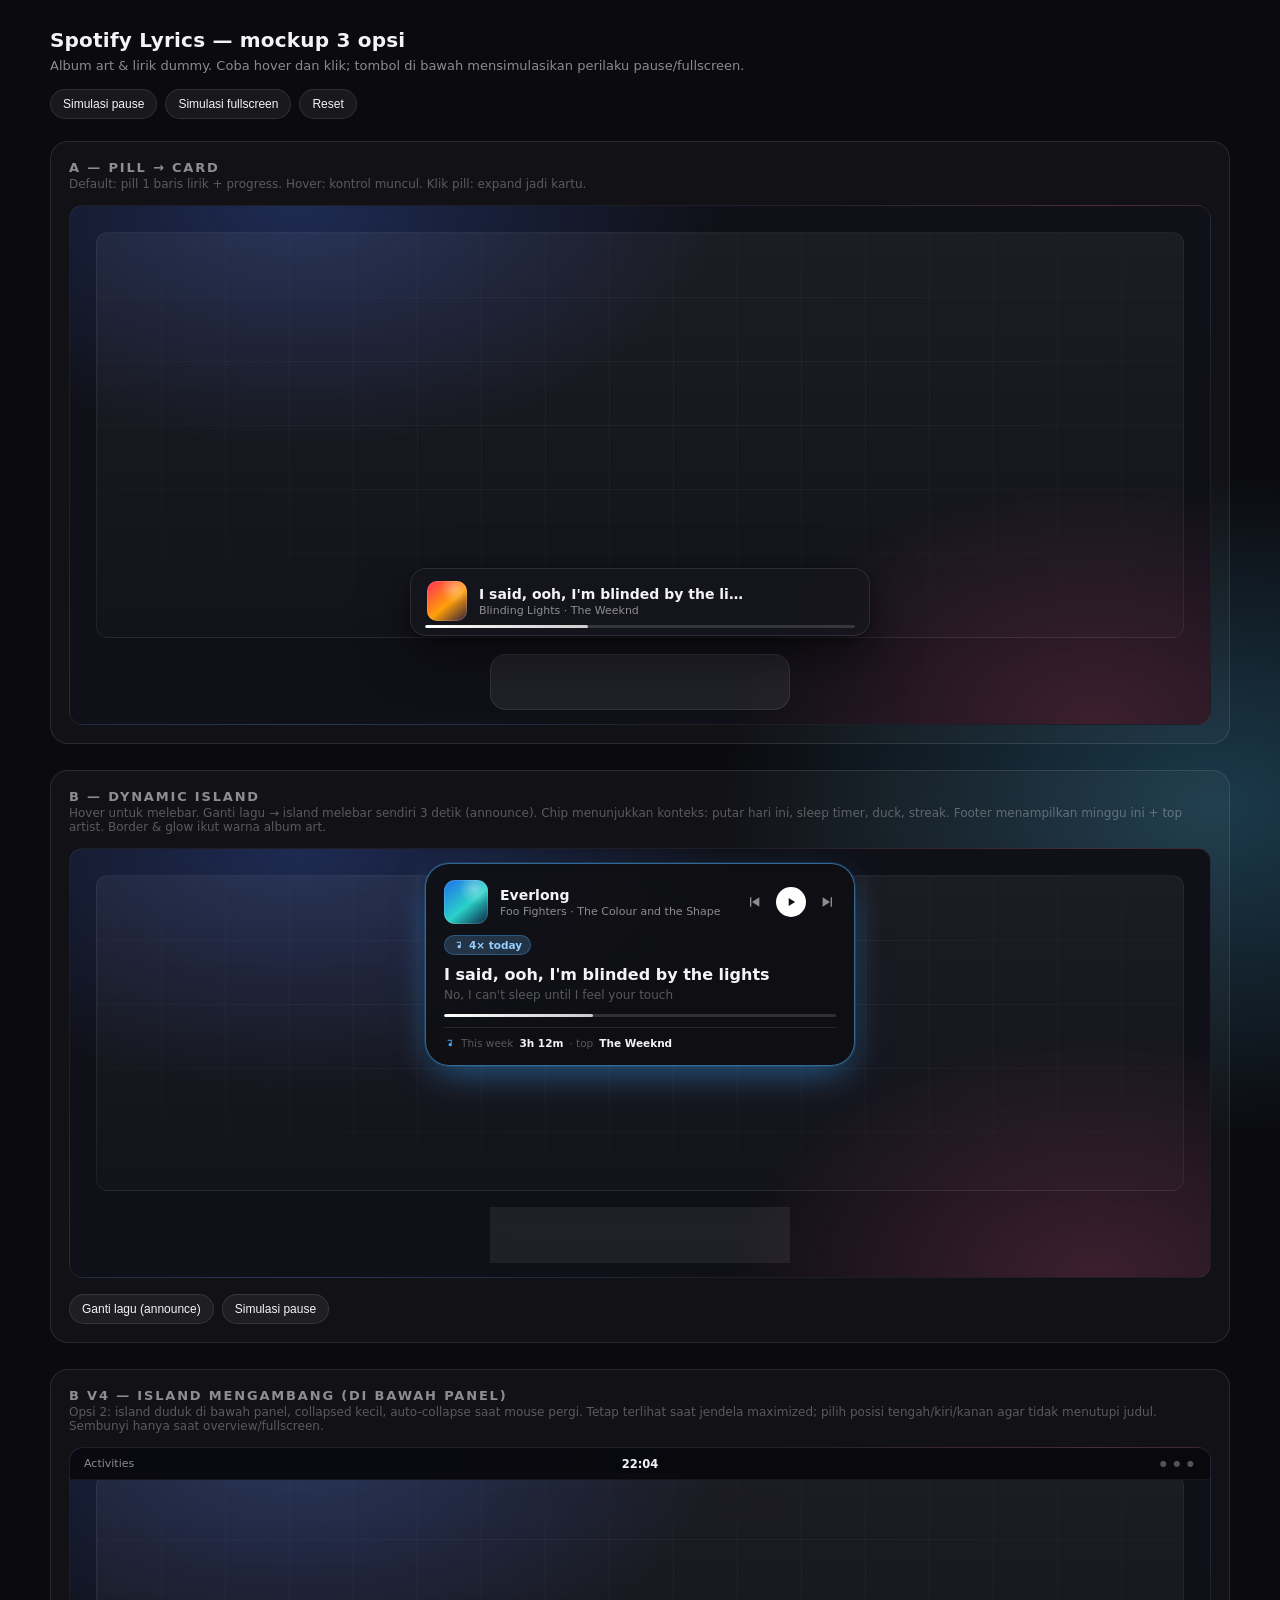
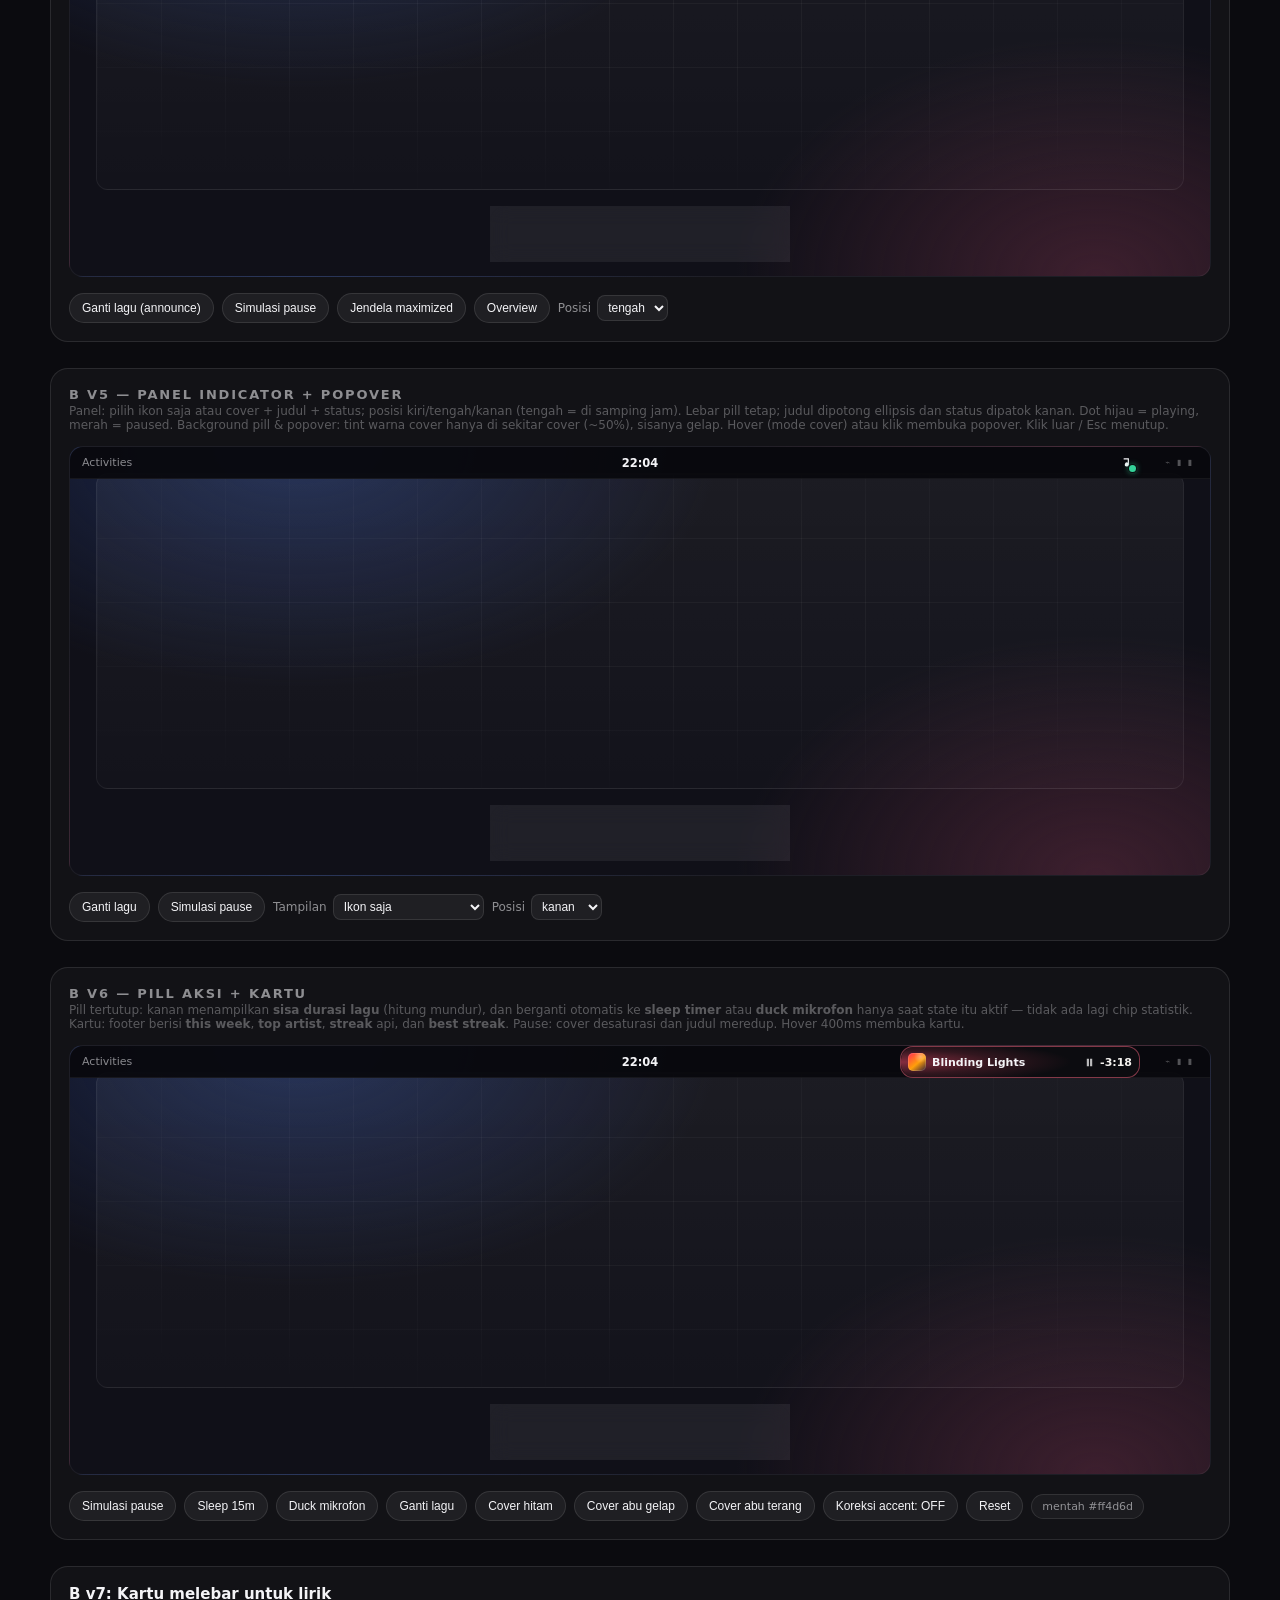
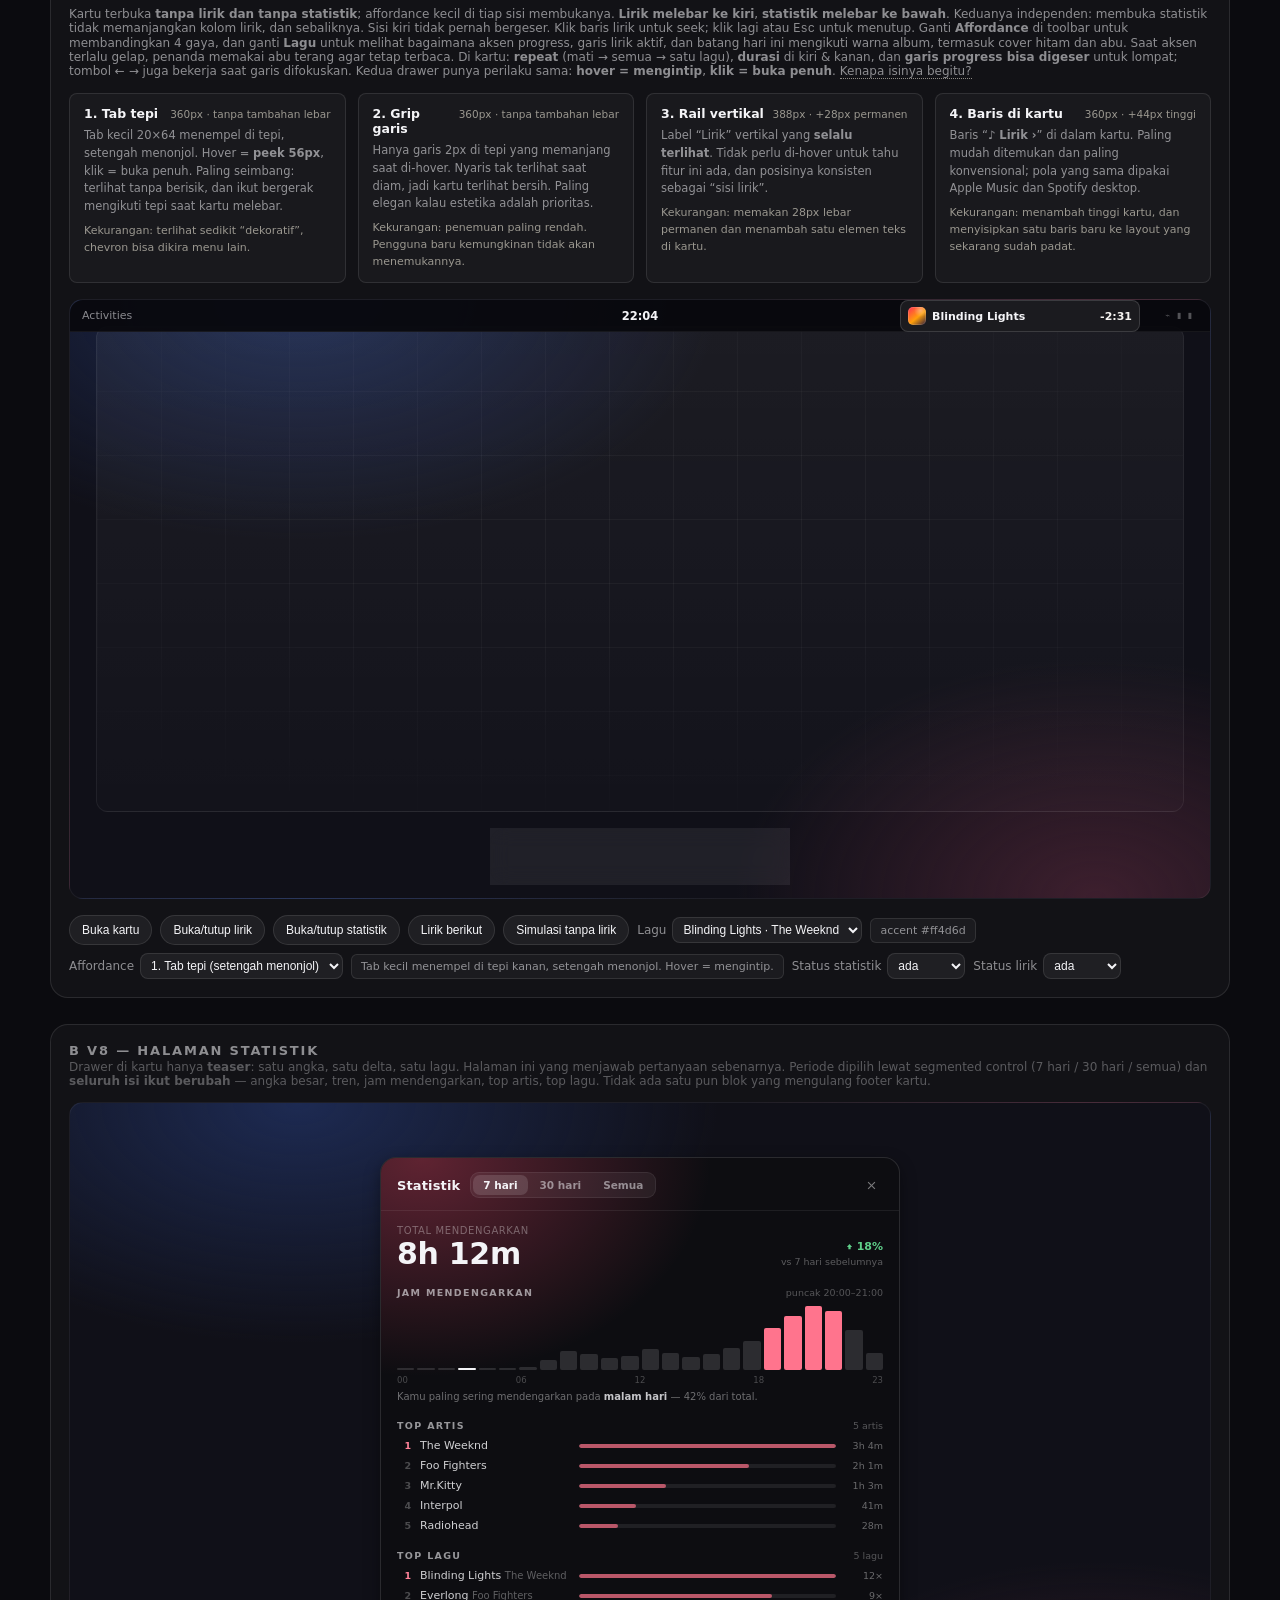
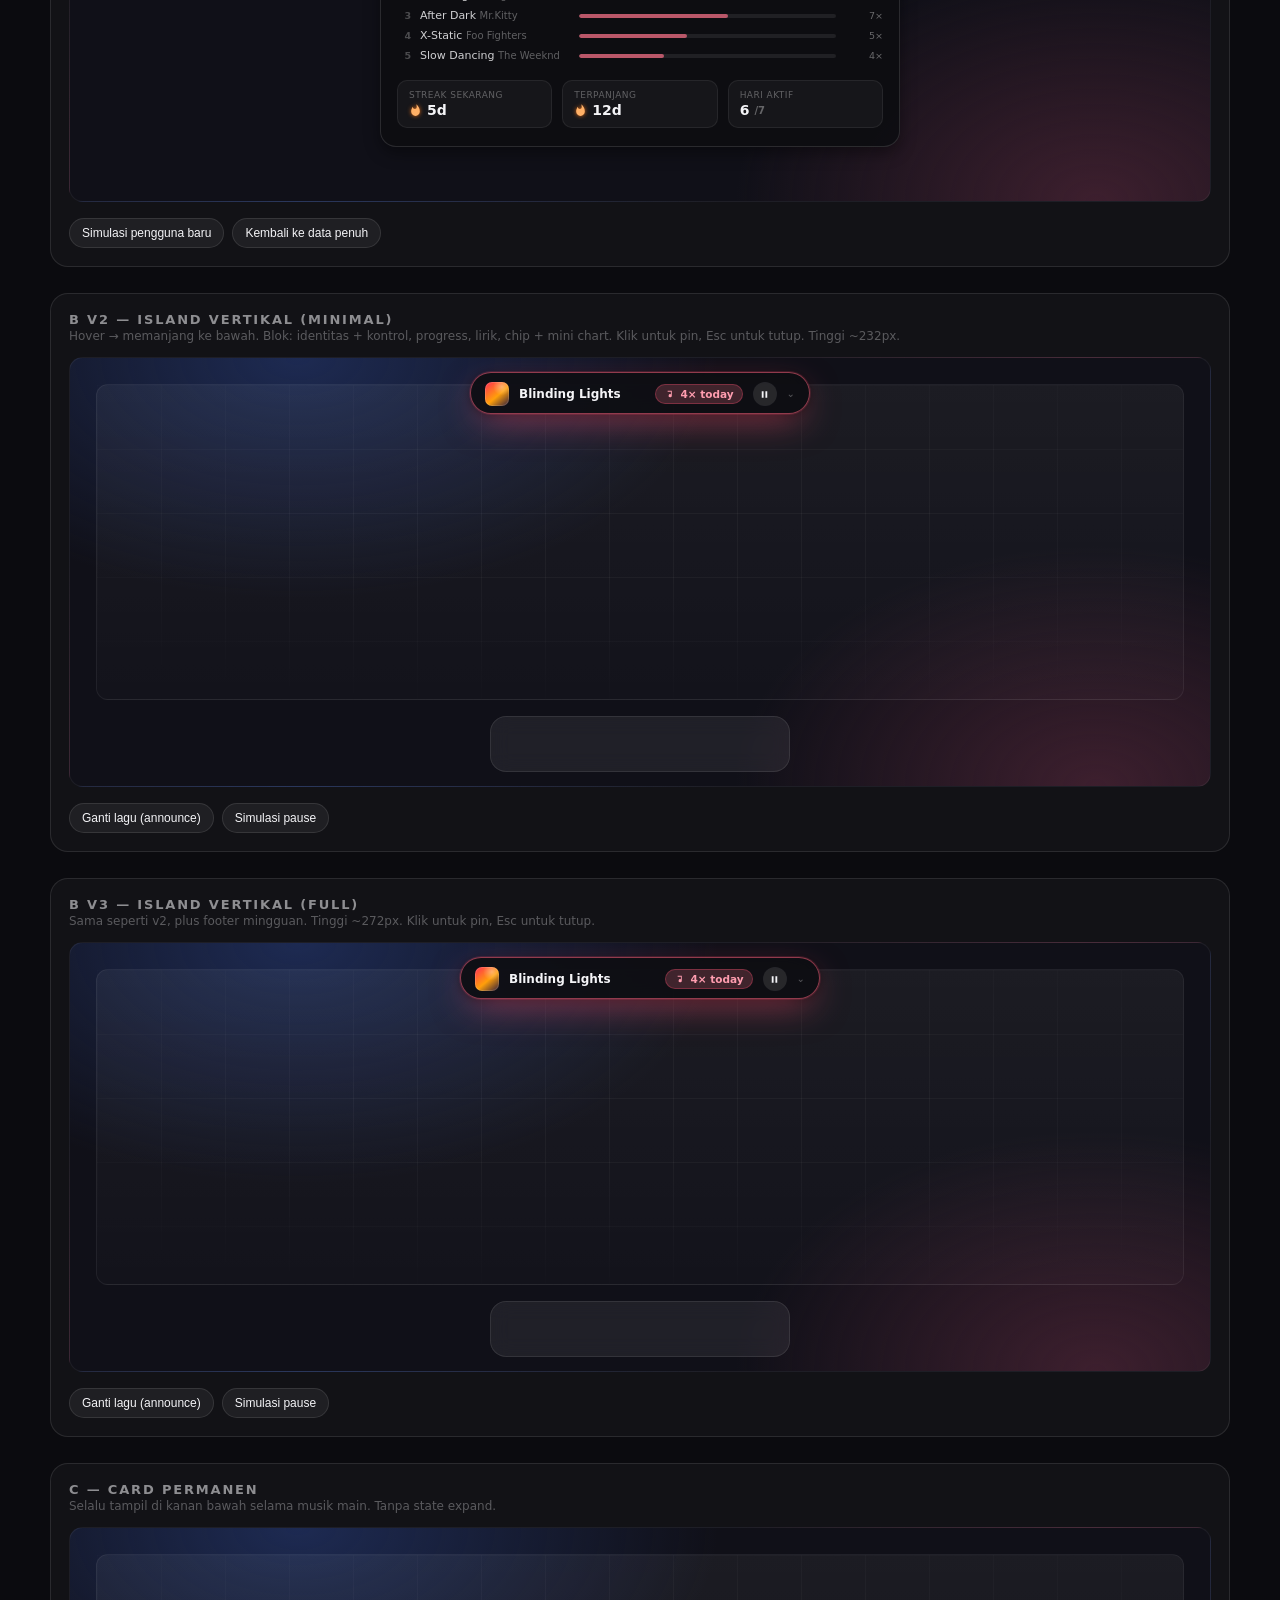
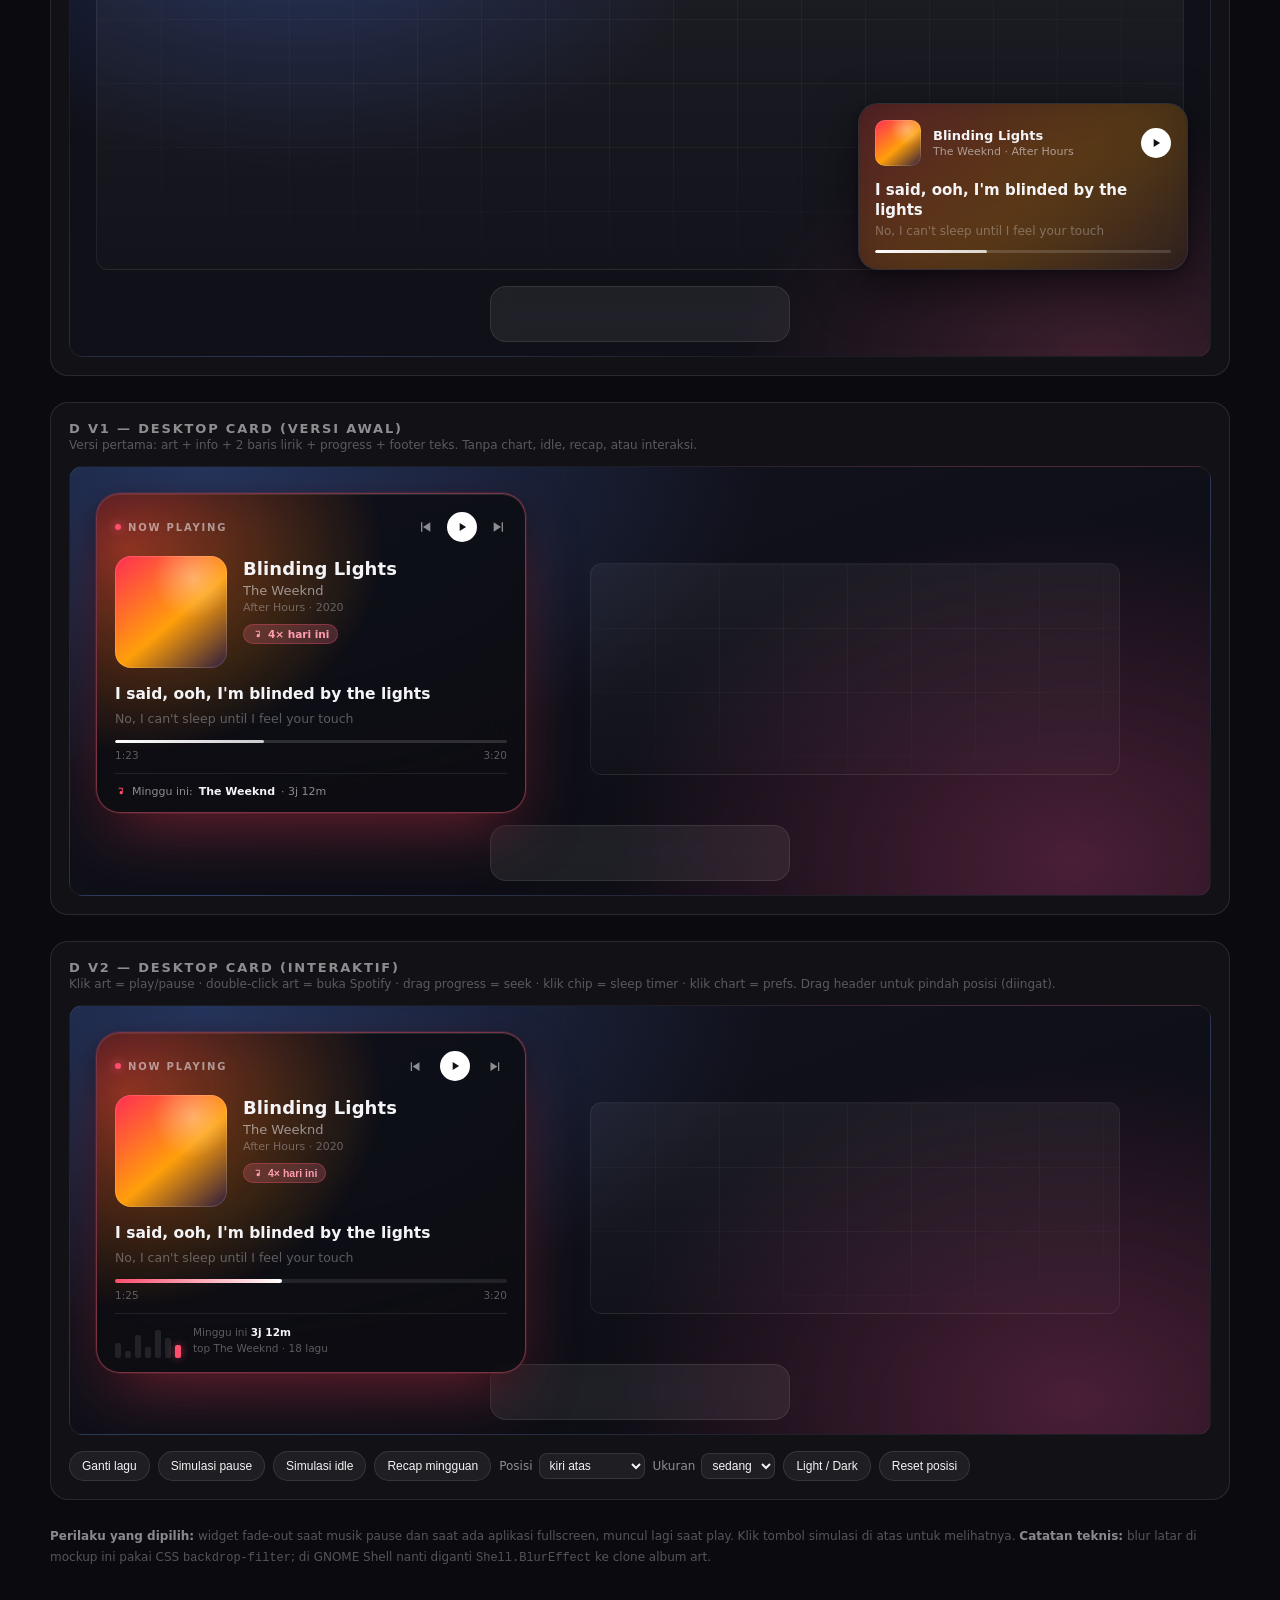
==== commit e62d47d2: "docs: update readme and structure for security tooling and mockup v7 states" ====
--- a/docs/mockup/index.html
+++ b/docs/mockup/index.html
@@ -554,107 +554,114 @@
 
   /* ---------- B v7: card that widens to reveal lyrics ---------- */
   .v7-pop{
+    --accent-ink:color-mix(in srgb,var(--accent) 82%, #fff);
     position:absolute;top:38px;right:12px;width:360px;
-    padding:0;border-radius:18px;overflow:visible;isolation:isolate;
-    border:1px solid color-mix(in srgb,var(--accent) 40%, rgba(255,255,255,.12));
-    background:rgba(13,13,18,.88);
-    box-shadow:0 6px 16px rgba(0,0,0,.40);
-    backdrop-filter:blur(20px);z-index:3;
-    opacity:0;transform:translateY(-6px) scale(.985);transform-origin:top right;
+    padding:0;border-radius:12px;overflow:visible;isolation:isolate;
+    border:1px solid rgba(255,255,255,.14);
+    background:#1b1b1f;
+    box-shadow:0 14px 34px rgba(0,0,0,.46),0 1px 3px rgba(0,0,0,.55);
+    z-index:3;
+    opacity:0;transform:translateY(-4px);transform-origin:top right;
     pointer-events:none;
-    transition:opacity .18s ease,transform .18s cubic-bezier(.2,.7,.3,1),
-               width .32s cubic-bezier(.2,.7,.3,1),border-color .2s ease;
+    transition:opacity .16s ease,transform .16s cubic-bezier(.2,.7,.3,1),
+               width .28s cubic-bezier(.2,.7,.3,1),border-color .2s ease;
   }
   .v7-pop.open{opacity:1;transform:none;pointer-events:auto}
+  .v7-pop.accent-dark{--accent-ink:#c9c6bf}
   /* the popover itself grows; the left column keeps its 360px, so it never reflows */
   .v7-pop.peek{width:416px}
   .v7-pop.lyrics-open{width:660px}
 
-  .v7-pop::after{
-    content:"";position:absolute;inset:0;z-index:-1;border-radius:inherit;
-    background:radial-gradient(90% 90% at 11% 17%,
-      color-mix(in srgb,var(--accent) 50%, transparent) 0%,
-      color-mix(in srgb,var(--accent) 16%, transparent) 45%,
-      transparent 100%);
-    clip-path:inset(0 round 18px);
-    pointer-events:none;
-  }
   .v7-pop::before{
-    content:"";position:absolute;top:-6px;left:var(--arrow-x,22px);width:10px;height:10px;
-    background:rgba(13,13,18,.88);
-    border-left:1px solid color-mix(in srgb,var(--accent) 40%, rgba(255,255,255,.12));
-    border-top:1px solid color-mix(in srgb,var(--accent) 40%, rgba(255,255,255,.12));
+    content:"";position:absolute;top:-6px;right:var(--arrow-r,150px);left:auto;width:10px;height:10px;
+    background:#1b1b1f;
+    border-left:1px solid rgba(255,255,255,.14);
+    border-top:1px solid rgba(255,255,255,.14);
     transform:rotate(45deg);border-radius:2px 0 0 0;
   }
 
   /* two columns: left card content (fixed) + lyrics (revealed) */
   .v7-cols{display:flex;align-items:stretch;border-radius:inherit;overflow:hidden}
 
-  .v7-left{flex:0 0 360px;width:360px;padding:16px;box-sizing:border-box}
+  .v7-left{flex:0 0 360px;width:360px;padding:14px;box-sizing:border-box;
+    display:flex;flex-direction:column}
 
   .v7-lyrics{
     flex:0 0 0;width:0;overflow:hidden;position:relative;
     border-left:1px solid rgba(255,255,255,0);
-    transition:width .32s cubic-bezier(.2,.7,.3,1),opacity .18s ease,border-color .2s ease;
+    transition:width .28s cubic-bezier(.2,.7,.3,1),opacity .16s ease,border-color .2s ease;
     opacity:0;
+    background:rgba(255,255,255,.02);
   }
   .v7-pop.peek .v7-lyrics{
     flex-basis:56px;width:56px;opacity:.35;
-    border-left-color:rgba(255,255,255,.06);
+    border-left-color:rgba(255,255,255,.08);
   }
   .v7-pop.lyrics-open .v7-lyrics{
     flex-basis:300px;width:300px;opacity:1;
-    border-left-color:rgba(255,255,255,.08);
-  }
+    border-left-color:rgba(255,255,255,.10);
+  }
+  .v7-pop.lyrics-open .v7-cols{min-height:224px}
 
   .v7-lyrics-inner{
-    width:300px;height:100%;padding:14px 16px;box-sizing:border-box;
+    position:absolute;top:0;left:0;width:300px;height:100%;
+    padding:16px 18px;box-sizing:border-box;
     display:flex;flex-direction:column;justify-content:center;gap:2px;
     -webkit-mask-image:linear-gradient(180deg,transparent 0%,#000 14%,#000 86%,transparent 100%);
     mask-image:linear-gradient(180deg,transparent 0%,#000 14%,#000 86%,transparent 100%);
   }
 
   .v7-line{
-    padding:5px 0;font-size:12px;line-height:1.35;color:rgba(255,255,255,.30);
-    white-space:nowrap;overflow:hidden;text-overflow:ellipsis;
+    width:100%;padding:6px 8px;border:0;background:transparent;
+    font:inherit;font-size:13px;line-height:1.45;color:#9a978f;text-align:left;
+    display:-webkit-box;-webkit-line-clamp:2;-webkit-box-orient:vertical;
+    overflow:hidden;flex:0 0 auto;
     cursor:pointer;border-radius:6px;
-    transition:color .18s ease,font-size .18s ease,opacity .18s ease;
-  }
-  .v7-line:hover{color:rgba(255,255,255,.62)}
-  .v7-line.near{color:rgba(255,255,255,.46)}
+    transition:color .16s ease,background .16s ease,font-size .16s ease;
+  }
+  .v7-line:hover{color:#d6d3cc;background:rgba(255,255,255,.05)}
+  .v7-line.near{color:#b3b0a9}
   .v7-line.active{
-    font-size:15px;font-weight:700;color:#f4f2ef;
-  }
-  .v7-line.past{color:rgba(255,255,255,.22)}
+    font-size:15px;font-weight:700;color:#f2f0ec;
+    background:rgba(255,255,255,.06);
+    box-shadow:inset 2px 0 0 var(--accent-ink);
+  }
+  .v7-line.past{color:#8e8b85}
+  .v7-line:focus{outline:2px solid #78aeff;outline-offset:-2px}
 
   .v7-empty{
-    font-size:11.5px;color:rgba(255,255,255,.32);text-align:center;padding:0 8px;
-  }
+    font-size:12px;line-height:1.5;color:#a8a59f;text-align:center;padding:0 12px;
+  }
+  .v7-empty-retry{
+    display:inline;margin-left:4px;padding:0;border:0;background:none;
+    color:#f2f0ec;font:inherit;font-weight:700;text-decoration:underline;
+    text-underline-offset:2px;cursor:pointer;
+  }
+  .v7-empty-retry:focus-visible{outline:2px solid #78aeff;outline-offset:2px}
 
   /* edge tab: half outside the card, follows the right edge while widening */
   .v7-tab{
     position:absolute;top:50%;right:0;transform:translate(50%,-50%);
-    width:18px;height:56px;padding:0;border:1px solid rgba(255,255,255,.12);
-    border-radius:9px;background:rgba(20,20,26,.94);
-    color:rgba(244,242,239,.66);display:grid;place-items:center;cursor:pointer;
-    transition:background .16s ease,color .16s ease,border-color .16s ease,width .2s ease;
+    width:20px;height:64px;padding:0;border:1px solid rgba(255,255,255,.16);
+    border-radius:6px;background:#26262b;
+    color:#c9c6bf;display:grid;place-items:center;cursor:pointer;
+    transition:background .16s ease,color .16s ease,border-color .16s ease;
     z-index:4;
   }
   .v7-tab:hover{
-    background:color-mix(in srgb,var(--accent) 26%, rgba(20,20,26,.94));
-    color:#fff;border-color:color-mix(in srgb,var(--accent) 55%, transparent);
+    background:#303036;color:#f2f0ec;border-color:rgba(255,255,255,.30);
   }
   .v7-tab:focus-visible{
-    outline:2px solid color-mix(in srgb,var(--accent) 70%, #fff);outline-offset:2px;
-  }
-  .v7-tab svg{width:12px;height:12px;fill:currentColor;transition:transform .28s cubic-bezier(.2,.7,.3,1)}
+    outline:2px solid #78aeff;outline-offset:2px;
+  }
+  .v7-tab svg{width:13px;height:13px;fill:currentColor;transition:transform .24s cubic-bezier(.2,.7,.3,1)}
   .v7-pop.lyrics-open .v7-tab svg{transform:rotate(180deg)}
   .v7-pop.lyrics-open .v7-tab{
-    background:color-mix(in srgb,var(--accent) 22%, rgba(20,20,26,.94));
-    border-color:color-mix(in srgb,var(--accent) 45%, transparent);
+    background:#303036;
+    border-color:rgba(255,255,255,.30);
   }
   /* the tab would be clipped by the popover's own stacking on the arrow side */
-  .v7-pop .v7-tab{border-left-color:rgba(255,255,255,.12)}
+  .v7-pop .v7-tab{border-left-color:rgba(255,255,255,.16)}
 
   /* ===== variant: grip (thin seam at the edge, no icon) ===== */
   .v7-grip,.v7-rail,.v7-rowtoggle{display:none}
@@ -664,144 +671,170 @@
 
   .v7-grip{
     position:absolute;top:50%;right:-4px;transform:translateY(-50%);
-    width:12px;height:104px;padding:0;border:0;background:transparent;
+    width:14px;height:112px;padding:0;border:0;background:transparent;
     cursor:pointer;place-items:center;z-index:4;border-radius:6px;
   }
   .v7-grip::before{
-    content:"";width:2px;height:42px;border-radius:2px;
-    background:rgba(255,255,255,.16);
-    transition:height .2s ease,background .2s ease,box-shadow .2s ease;
-  }
-  .v7-grip:hover::before,.v7-grip:focus-visible::before{
-    height:76px;background:color-mix(in srgb,var(--accent) 72%, #fff);
-    box-shadow:0 0 8px color-mix(in srgb,var(--accent) 60%, transparent);
-  }
-  .v7-grip:focus-visible{outline:none}
+    content:"";width:2px;height:40px;border-radius:2px;
+    background:rgba(255,255,255,.28);
+    transition:height .18s ease,background .18s ease;
+  }
+  .v7-grip:hover::before{height:64px;background:#f2f0ec}
+  .v7-grip:focus-visible{outline:2px solid #78aeff;outline-offset:2px}
   .v7-pop.lyrics-open.variant-grip .v7-grip::before{
-    background:color-mix(in srgb,var(--accent) 60%, #fff);
-  }
-
-  /* ===== variant: rail (always-visible vertical label, costs 26px) ===== */
+    background:rgba(255,255,255,.62);
+  }
+
+  /* ===== variant: rail (always-visible vertical label, costs 28px) ===== */
   .v7-pop.variant-rail .v7-tab{display:none}
   .v7-pop.variant-rail .v7-rail{display:flex}
-  .v7-pop.variant-rail{width:386px}
-  .v7-pop.variant-rail.lyrics-open{width:686px}
-  .v7-pop.variant-rail.peek{width:386px}
+  .v7-pop.variant-rail{width:388px}
+  .v7-pop.variant-rail.lyrics-open{width:688px}
+  .v7-pop.variant-rail.peek{width:388px}
 
   .v7-rail{
-    flex:0 0 26px;width:26px;align-items:center;justify-content:center;
-    padding:0;border:0;border-left:1px solid rgba(255,255,255,.08);
-    background:rgba(255,255,255,.03);color:rgba(244,242,239,.42);
+    flex:0 0 28px;width:28px;align-items:center;justify-content:center;
+    padding:0;border:0;border-left:1px solid rgba(255,255,255,.10);
+    background:rgba(255,255,255,.04);color:#a8a59f;
     cursor:pointer;order:1;
-    transition:background .18s ease,color .18s ease,border-color .18s ease;
+    transition:background .16s ease,color .16s ease,border-color .16s ease;
   }
   .v7-rail span{
     writing-mode:vertical-rl;transform:rotate(180deg);
-    font-size:9.5px;font-weight:700;letter-spacing:.16em;text-transform:uppercase;
+    font-size:11px;font-weight:600;letter-spacing:.04em;
   }
   .v7-rail:hover{
-    background:color-mix(in srgb,var(--accent) 16%, rgba(255,255,255,.03));
-    color:#f4f2ef;border-left-color:color-mix(in srgb,var(--accent) 40%, transparent);
-  }
+    background:rgba(255,255,255,.09);
+    color:#f2f0ec;border-left-color:rgba(255,255,255,.18);
+  }
+  .v7-rail:focus-visible{outline:2px solid #78aeff;outline-offset:-2px}
   .v7-pop.variant-rail .v7-lyrics{order:2}
 
   /* ===== stats drawer: expands downward, lyrics column unaffected ===== */
   .v7-statswrap{
     height:0;overflow:hidden;
-    transition:height .3s cubic-bezier(.2,.7,.3,1);
+    transition:height .26s cubic-bezier(.2,.7,.3,1);
   }
   /* hover peek: reveal just the header + week total, then close again */
-  .v7-pop.stats-peek .v7-statswrap{height:68px}
-  .v7-pop.stats-open .v7-statswrap{height:268px}
+  .v7-pop.stats-peek .v7-statswrap{height:76px}
+  .v7-pop.stats-open .v7-statswrap{height:322px}
+  .v7-pop.stats-open.data-alt .v7-statswrap{height:128px}
 
   .v7-stats{
-    width:100%;box-sizing:border-box;padding:0 16px 14px;
-    display:flex;flex-direction:column;gap:9px;
-  }
+    width:100%;box-sizing:border-box;padding:0 16px 16px;
+    display:flex;flex-direction:column;gap:10px;
+  }
+  .v7-stats[hidden]{display:none}
 
   .v7-stats-head{
-    display:flex;align-items:baseline;gap:8px;padding-top:10px;
-    border-top:1px solid rgba(255,255,255,.08);
+    display:flex;align-items:baseline;gap:8px;padding-top:12px;
+    border-top:1px solid rgba(255,255,255,.10);
   }
   .v7-stats-head b{
-    font-size:9.5px;font-weight:700;letter-spacing:.14em;text-transform:uppercase;
-    color:rgba(244,242,239,.66);
-  }
-  .v7-stats-head span{margin-left:auto;font-size:9.5px;color:var(--faint)}
+    font-size:12px;font-weight:700;letter-spacing:0;
+    color:#f2f0ec;
+  }
+  .v7-stats-head span{margin-left:auto;font-size:10.5px;color:#8e8b85}
 
   .v7-weektotal{
-    font-size:20px;font-weight:700;line-height:1.1;letter-spacing:-.01em;
-    color:#f4f2ef;font-variant-numeric:tabular-nums;
+    font-size:22px;font-weight:700;line-height:1.1;letter-spacing:-.01em;
+    color:#f2f0ec;font-variant-numeric:tabular-nums;
   }
 
   /* 7 fixed weekday bars: Sen..Min, today highlighted */
-  .v7-sparkwrap{display:flex;flex-direction:column;gap:3px}
-  .v7-spark{display:flex;align-items:flex-end;gap:6px;height:34px}
+  .v7-sparkwrap{display:flex;flex-direction:column;gap:4px}
+  .v7-spark{display:flex;align-items:flex-end;gap:6px;height:40px}
   .v7-spark i{
-    flex:1;border-radius:2px;background:rgba(255,255,255,.13);min-height:2px;
-  }
-  .v7-spark i.today{background:color-mix(in srgb,var(--accent) 82%, #fff)}
-  .v7-spark i.empty{background:rgba(255,255,255,.05)}
+    flex:1;border-radius:2px;background:rgba(255,255,255,.15);min-height:2px;
+  }
+  .v7-spark i.today{background:var(--accent-ink)}
+  .v7-spark i.empty{background:rgba(255,255,255,.06)}
   .v7-spark-days{display:flex;gap:6px}
   .v7-spark-days span{
-    flex:1;text-align:center;font-size:8.5px;color:rgba(255,255,255,.26);
-  }
-  .v7-spark-days span.today{color:rgba(244,242,239,.80);font-weight:700}
+    flex:1;text-align:center;font-size:10px;color:#8e8b85;
+  }
+  .v7-spark-days span.today{color:#f2f0ec;font-weight:700}
 
   /* two columns: artists | tracks, no bars */
-  .v7-grid{display:flex;gap:14px;align-items:flex-start}
+  .v7-grid{display:flex;gap:16px;align-items:flex-start}
   .v7-col{flex:1;min-width:0}
   .v7-col > em{
-    display:block;font-style:normal;font-size:8.5px;font-weight:700;
-    letter-spacing:.12em;text-transform:uppercase;color:rgba(255,255,255,.34);
-    margin-bottom:5px;
+    display:block;font-style:normal;font-size:10.5px;font-weight:700;
+    letter-spacing:0;color:#8e8b85;
+    margin-bottom:6px;
   }
 
   .v7-item{
-    display:flex;align-items:baseline;gap:5px;
-    font-size:10px;line-height:16px;
+    display:flex;align-items:baseline;gap:6px;
+    font-size:11px;line-height:18px;
   }
   .v7-item .v7-rank{
-    flex:0 0 9px;font-size:8.5px;color:rgba(255,255,255,.26);
+    flex:0 0 11px;font-size:10px;color:#8e8b85;
     font-variant-numeric:tabular-nums;
   }
-  .v7-item:first-child .v7-rank{color:color-mix(in srgb,var(--accent) 72%, #fff)}
   .v7-item .v7-name{
-    flex:1;min-width:0;color:rgba(244,242,239,.82);
+    flex:1;min-width:0;color:#d6d3cc;
     white-space:nowrap;overflow:hidden;text-overflow:ellipsis;
   }
   .v7-item .v7-val{
-    flex:0 0 auto;font-size:9px;color:rgba(255,255,255,.34);
+    flex:0 0 auto;font-size:10px;color:#9a978f;
     font-variant-numeric:tabular-nums;
   }
 
   .v7-active{
-    font-size:9.5px;color:rgba(255,255,255,.34);
-    padding-top:8px;border-top:1px solid rgba(255,255,255,.06);
-  }
-  .v7-active b{color:rgba(244,242,239,.72);font-weight:700}
+    font-size:10.5px;color:#8e8b85;
+    padding-top:9px;border-top:1px solid rgba(255,255,255,.08);
+  }
+  .v7-active b{color:#d6d3cc;font-weight:700}
+
+  /* data states: empty, loading, error */
+  .v7-statstate{
+    display:flex;flex-direction:column;gap:5px;
+    padding:12px 16px 16px;
+    border-top:1px solid rgba(255,255,255,.10);
+  }
+  .v7-statstate[hidden]{display:none}
+  .v7-statstate-title{margin:0;font-size:12.5px;font-weight:700;color:#f2f0ec}
+  .v7-statstate-body{margin:0;font-size:11.5px;line-height:1.5;color:#a8a59f}
+  .v7-statstate-retry{
+    align-self:flex-start;margin-top:6px;padding:6px 12px;
+    border:1px solid rgba(255,255,255,.16);border-radius:6px;
+    background:rgba(255,255,255,.06);color:#f2f0ec;
+    font:inherit;font-size:11.5px;font-weight:600;cursor:pointer;
+  }
+  .v7-statstate-retry:hover{background:rgba(255,255,255,.11)}
+  .v7-statstate-retry:focus-visible{outline:2px solid #78aeff;outline-offset:2px}
+  .v7-statstate.loading::after{
+    content:"";height:2px;margin-top:8px;border-radius:2px;
+    background:linear-gradient(90deg,transparent,rgba(255,255,255,.55),transparent);
+    background-size:40% 100%;background-repeat:no-repeat;
+    animation:v7load 1.2s linear infinite;
+  }
+  @keyframes v7load{
+    from{background-position:-40% 0}
+    to{background-position:140% 0}
+  }
 
   /* bottom affordance: horizontal grip, half protruding */
   .v7-stab{
     position:absolute;left:50%;bottom:0;transform:translate(-50%,50%);
-    width:56px;height:18px;padding:0;display:grid;place-items:center;
-    border:1px solid rgba(255,255,255,.12);border-radius:9px;
-    background:rgba(20,20,26,.94);color:rgba(244,242,239,.62);
+    width:64px;height:24px;padding:0;display:grid;place-items:center;
+    border:1px solid rgba(255,255,255,.16);border-radius:6px;
+    background:#26262b;color:#c9c6bf;
     cursor:pointer;z-index:4;
     transition:background .16s ease,color .16s ease,border-color .16s ease;
   }
   .v7-stab:hover{
-    background:color-mix(in srgb,var(--accent) 26%, rgba(20,20,26,.94));
-    color:#fff;border-color:color-mix(in srgb,var(--accent) 55%, transparent);
+    background:#303036;color:#f2f0ec;border-color:rgba(255,255,255,.30);
   }
   .v7-stab:focus-visible{
-    outline:2px solid color-mix(in srgb,var(--accent) 70%, #fff);outline-offset:2px;
-  }
-  .v7-stab svg{width:12px;height:12px;fill:currentColor;transition:transform .28s cubic-bezier(.2,.7,.3,1)}
+    outline:2px solid #78aeff;outline-offset:2px;
+  }
+  .v7-stab svg{width:13px;height:13px;fill:currentColor;transition:transform .24s cubic-bezier(.2,.7,.3,1)}
   .v7-pop.stats-open .v7-stab svg{transform:rotate(180deg)}
   .v7-pop.stats-open .v7-stab{
-    background:color-mix(in srgb,var(--accent) 22%, rgba(20,20,26,.94));
-    border-color:color-mix(in srgb,var(--accent) 45%, transparent);
+    background:#303036;
+    border-color:rgba(255,255,255,.30);
   }
 
   /* ===== variant: row (conventional toggle inside the card) ===== */
@@ -809,19 +842,19 @@
   .v7-pop.variant-row .v7-rowtoggle{display:flex}
 
   .v7-rowtoggle{
-    align-items:center;gap:7px;width:100%;margin-top:8px;padding:6px 8px;
-    border:1px solid rgba(255,255,255,.10);border-radius:9px;
-    background:rgba(255,255,255,.04);color:rgba(244,242,239,.62);
-    font:inherit;font-size:11px;font-weight:600;cursor:pointer;
+    align-items:center;gap:8px;width:100%;min-height:34px;margin-top:10px;padding:0 10px;
+    border:1px solid rgba(255,255,255,.13);border-radius:6px;
+    background:rgba(255,255,255,.05);color:#c9c6bf;
+    font:inherit;font-size:12px;font-weight:600;cursor:pointer;
     transition:background .16s ease,color .16s ease,border-color .16s ease;
   }
-  .v7-rowtoggle svg{width:12px;height:12px;fill:currentColor;flex:0 0 auto}
-  .v7-rowtoggle .v7-rowtoggle-chev{margin-left:auto;transition:transform .26s cubic-bezier(.2,.7,.3,1)}
+  .v7-rowtoggle svg{width:13px;height:13px;fill:currentColor;flex:0 0 auto}
+  .v7-rowtoggle .v7-rowtoggle-chev{margin-left:auto;transition:transform .24s cubic-bezier(.2,.7,.3,1)}
   .v7-rowtoggle:hover{
-    background:color-mix(in srgb,var(--accent) 16%, rgba(255,255,255,.04));
-    color:#f4f2ef;border-color:color-mix(in srgb,var(--accent) 40%, transparent);
-  }
-  .v7-rowtoggle:focus-visible{outline:2px solid color-mix(in srgb,var(--accent) 70%, #fff);outline-offset:2px}
+    background:rgba(255,255,255,.10);
+    color:#f2f0ec;border-color:rgba(255,255,255,.24);
+  }
+  .v7-rowtoggle:focus-visible{outline:2px solid #78aeff;outline-offset:2px}
   .v7-pop.lyrics-open.variant-row .v7-rowtoggle .v7-rowtoggle-chev{transform:rotate(180deg)}
 
   .v7-compare{
@@ -829,129 +862,166 @@
     gap:12px;margin:0 0 16px;
   }
   .v7-card-opt{
-    border:1px solid var(--line);border-radius:12px;padding:12px 14px;
+    border:1px solid var(--line);border-radius:8px;padding:12px 14px;
     background:rgba(255,255,255,.03);
   }
   .v7-card-opt p{margin:6px 0 0;font-size:11.5px;line-height:1.55;color:var(--dim)}
   .v7-opt-head{display:flex;align-items:baseline;gap:8px;justify-content:space-between}
-  .v7-opt-head b{font-size:12px;color:var(--text)}
-  .v7-opt-head span{font-size:10px;color:var(--faint);font-variant-numeric:tabular-nums;white-space:nowrap}
-  .v7-opt-meta{color:var(--faint) !important;font-size:11px !important}
+  .v7-opt-head b{font-size:12.5px;color:var(--text)}
+  .v7-opt-head span{font-size:10.5px;color:#9a978f;font-variant-numeric:tabular-nums;white-space:nowrap}
+  .v7-opt-meta{color:#9a978f !important;font-size:11px !important}
 
   .v7-accent-note{
     align-self:center;font-size:11px;font-variant-numeric:tabular-nums;
-    color:var(--dim);padding:5px 10px;border-radius:999px;
+    color:var(--dim);padding:5px 9px;border-radius:6px;
     border:1px solid var(--line);background:rgba(255,255,255,.04);
   }
 
   .v7-variant-note{
     align-self:center;font-size:11px;color:var(--dim);
-    padding:5px 10px;border-radius:999px;
+    padding:5px 9px;border-radius:6px;
     border:1px solid var(--line);background:rgba(255,255,255,.04);
   }
 
+  .v7-demo h2{
+    font-size:15px;text-transform:none;letter-spacing:0;color:var(--text);
+    margin:0 0 4px;
+  }
+  .v7-demo .hint{color:var(--dim)}
+  .v7-why-btn{
+    all:unset;display:inline;cursor:pointer;
+    border-bottom:1px dotted #8e8b85;color:inherit;
+  }
+  .v7-why-btn:focus-visible{outline:2px solid #78aeff;outline-offset:2px;border-radius:2px}
+
+  /* the panel indicator shares the same matte surface as the card */
+  .v7-stage .v6-ind{
+    border:1px solid rgba(255,255,255,.14);
+    border-radius:8px;background:#1b1b1f;
+    box-shadow:none;
+  }
+  .v7-stage .v6-ind::after{display:none}
+  .v7-stage .v6-ind:hover{border-color:rgba(255,255,255,.28)}
+  .v7-stage .v6-ind[aria-expanded="true"]{
+    border-color:rgba(255,255,255,.30);box-shadow:none;
+  }
+  .v7-stage .v6-ind:focus-visible{outline:2px solid #78aeff;outline-offset:2px}
+  .v7-stage .v6-ind.is-paused{border-color:rgba(255,255,255,.14)}
+
   /* card controls: prev / play / next / repeat + seeking bar */
-  .v7-ctl{gap:8px}
-  .v7-left .ctl.v7-ctl{gap:6px}
+  .v7-ctl{gap:6px}
+  .v7-left .ctl.v7-ctl{gap:2px}
   .v7-ctlbtn{
-    width:24px;height:24px;padding:0;border:0;border-radius:8px;
-    background:transparent;color:rgba(255,255,255,.62);
+    width:30px;height:30px;padding:0;border:0;border-radius:6px;
+    background:transparent;color:#c9c6bf;
     display:grid;place-items:center;cursor:pointer;font:inherit;
     transition:background .15s ease,color .15s ease;
   }
-  .v7-ctlbtn:hover{background:rgba(255,255,255,.12);color:#fff}
-  .v7-ctlbtn:focus-visible{outline:2px solid color-mix(in srgb,var(--accent) 70%, #fff);outline-offset:2px}
-  .v7-ctlbtn svg{width:15px;height:15px;fill:currentColor}
+  .v7-ctlbtn:hover{background:rgba(255,255,255,.10);color:#f2f0ec}
+  .v7-ctlbtn:focus-visible{outline:2px solid #78aeff;outline-offset:2px}
+  .v7-ctlbtn svg{width:16px;height:16px;fill:currentColor}
+  .v7-ctlbtn:disabled{color:#6f6c67;cursor:not-allowed}
 
   .v7-repeat{
-    position:relative;width:24px;height:24px;padding:0;border:0;border-radius:8px;
-    background:transparent;color:rgba(255,255,255,.45);
+    position:relative;width:30px;height:30px;padding:0;border:0;border-radius:6px;
+    background:transparent;color:#a8a59f;
     display:grid;place-items:center;cursor:pointer;font:inherit;
     transition:background .15s ease,color .15s ease;
   }
-  .v7-repeat svg{width:15px;height:15px;fill:currentColor}
-  .v7-repeat:hover{background:rgba(255,255,255,.12);color:#fff}
-  .v7-repeat:focus-visible{outline:2px solid color-mix(in srgb,var(--accent) 70%, #fff);outline-offset:2px}
+  .v7-repeat svg{width:16px;height:16px;fill:currentColor}
+  .v7-repeat:hover{background:rgba(255,255,255,.10);color:#f2f0ec}
+  .v7-repeat:focus-visible{outline:2px solid #78aeff;outline-offset:2px}
   .v7-repeat .v7-repeat-one{
-    position:absolute;font-size:7px;font-weight:700;line-height:1;
+    position:absolute;font-size:8px;font-weight:700;line-height:1;
     color:currentColor;opacity:0;transition:opacity .15s ease;
   }
-  .v7-repeat.on{color:color-mix(in srgb,var(--accent) 80%, #fff)}
+  .v7-repeat.on{color:#f2f0ec;background:rgba(255,255,255,.08)}
   .v7-repeat.on.one .v7-repeat-one{opacity:1}
 
   /* current | bar | duration on one line: no extra vertical space, no gaps */
-  .v7-timerow{display:flex;align-items:center;gap:8px;margin-top:11px}
+  .v7-timerow{display:flex;align-items:center;gap:8px;margin-top:12px}
   .v7-tlabel{
-    flex:0 0 auto;min-width:28px;font-size:9.5px;
-    color:rgba(255,255,255,.40);font-variant-numeric:tabular-nums;
+    flex:0 0 auto;min-width:30px;font-size:10.5px;
+    color:#a8a59f;font-variant-numeric:tabular-nums;
   }
   .v7-tlabel-end{text-align:right}
 
   .v7-bar{
-    position:relative;flex:1;height:14px;display:flex;align-items:center;
+    position:relative;flex:1;height:18px;display:flex;align-items:center;
     cursor:pointer;touch-action:none;
   }
   .v7-bar::before{
     content:"";position:absolute;left:0;right:0;height:3px;border-radius:2px;
-    background:rgba(255,255,255,.14);
+    background:rgba(255,255,255,.16);
   }
   .v7-bar-fill{
     position:absolute;left:0;height:3px;width:0;border-radius:2px;
-    background:linear-gradient(90deg,#fff,rgba(255,255,255,.75));
+    background:var(--accent-ink);
     pointer-events:none;
   }
   .v7-bar-knob{
-    position:absolute;width:9px;height:9px;border-radius:50%;
-    background:#fff;box-shadow:0 1px 3px rgba(0,0,0,.5);
+    position:absolute;width:10px;height:10px;border-radius:50%;
+    background:#f2f0ec;box-shadow:0 1px 3px rgba(0,0,0,.5);
     transform:translateX(-50%);left:0;opacity:0;
     transition:opacity .15s ease;pointer-events:none;
   }
   .v7-bar:hover .v7-bar-knob,.v7-bar.dragging .v7-bar-knob{opacity:1}
-  .v7-bar:focus-visible{outline:2px solid color-mix(in srgb,var(--accent) 70%, #fff);outline-offset:3px;border-radius:4px}
+  .v7-bar:focus-visible{outline:2px solid #78aeff;outline-offset:3px;border-radius:4px}
 
   .v7-row{display:flex;align-items:center;gap:10px}
-  .v7-row .art{width:64px;height:64px;border-radius:14px}
+  .v7-row .art{width:56px;height:56px;border-radius:8px}
   .v7-titles{flex:1;min-width:0}
   .v7-title{
-    font-size:14px;font-weight:700;
+    font-size:15px;font-weight:700;letter-spacing:-.01em;color:#f2f0ec;
     white-space:nowrap;overflow:hidden;text-overflow:ellipsis;
   }
-  .v7-sub{font-size:11px;color:var(--dim);margin-top:2px;white-space:nowrap;overflow:hidden;text-overflow:ellipsis}
-  .v7-left .ctl{gap:12px}
-  .v7-left .ctl svg{width:15px;height:15px}
+  .v7-sub{
+    font-size:11.5px;line-height:1.35;color:#b3b0a9;margin-top:2px;
+    display:-webkit-box;-webkit-line-clamp:2;-webkit-box-orient:vertical;
+    overflow:hidden;
+  }
+  .v7-left .ctl{gap:10px}
+  .v7-left .ctl svg{width:16px;height:16px}
   .v7-left .ctl .play{
     border:0;padding:0;cursor:pointer;font:inherit;
-    width:28px;height:28px;
+    width:30px;height:30px;
   }
   .v7-left .progress{margin-top:12px}
   .v7-foot{
-    display:flex;align-items:center;gap:6px;margin-top:10px;padding-top:9px;
+    display:flex;align-items:center;gap:6px;margin-top:auto;padding-top:10px;
     border-top:1px solid rgba(255,255,255,.10);
-    font-size:11px;line-height:14px;color:rgba(255,255,255,.48);
+    font-size:11px;line-height:15px;color:#a8a59f;
     font-variant-numeric:tabular-nums;
   }
   .v7-foot .v7-foot-ico{
     width:14px;height:14px;flex:0 0 auto;
-    fill:color-mix(in srgb,var(--accent) 90%, #fff);
-    filter:drop-shadow(0 0 2px color-mix(in srgb,var(--accent) 75%, transparent));
+    fill:#c9c6bf;
   }
   .v7-foot-text{white-space:nowrap;overflow:hidden;text-overflow:ellipsis}
-  .v7-foot b{color:rgba(244,242,239,.88);font-weight:700}
+  .v7-foot b{color:#d6d3cc;font-weight:700}
   .v7-foot-stats{margin-left:auto;display:flex;align-items:center;gap:10px;flex:0 0 auto}
-  .v7-streak{display:flex;align-items:center;gap:4px;color:rgba(255,255,255,.62)}
+  .v7-streak{display:flex;align-items:center;gap:4px;color:#a8a59f}
   .v7-streak svg{
-    width:14px;height:14px;flex:0 0 auto;fill:#ffb066;
-    filter:drop-shadow(0 0 2px rgba(255,120,20,.95)) drop-shadow(0 0 6px rgba(255,80,0,.55));
-  }
-  .v7-streak b{color:#f4f2ef;font-weight:700}
+    width:14px;height:14px;flex:0 0 auto;fill:#c9c6bf;
+  }
+  .v7-streak b{color:#f2f0ec;font-weight:700}
   .v7-best{
     display:flex;align-items:center;gap:4px;padding-left:10px;
-    border-left:1px solid rgba(255,255,255,.10);color:rgba(255,255,255,.40);
-  }
-  .v7-best b{color:rgba(255,255,255,.62);font-weight:700}
+    border-left:1px solid rgba(255,255,255,.10);color:#8e8b85;
+  }
+  .v7-best b{color:#b3b0a9;font-weight:700}
+
+  .v7-pop button:active{filter:brightness(.9)}
+
+  @media (pointer:coarse){
+    .v7-ctlbtn,.v7-repeat,.v7-left .ctl .play{width:44px;height:44px}
+    .v7-tab{width:28px;height:64px}
+    .v7-stab{width:72px;height:32px}
+  }
 
   @media (prefers-reduced-motion: reduce){
     .v7-pop,.v7-lyrics,.v7-tab,.v7-tab svg,.v7-grip::before,.v7-rail,.v7-rowtoggle,.v7-rowtoggle svg,.v7-statswrap,.v7-stab,.v7-stab svg{transition-duration:0s}
+    .v7-statstate.loading::after{animation:none;background:rgba(255,255,255,.25)}
   }
 
   /* ---------- B v8: full statistics page ---------- */
@@ -1629,61 +1699,62 @@
     </div>
   </section>
 
-  <section class="demo">
-    <h2>B v7 — Kartu melebar untuk lirik</h2>
+  <section class="demo v7-demo" id="v7">
+    <h2>B v7: Kartu melebar untuk lirik</h2>
     <p class="hint">
       Kartu terbuka <b>tanpa lirik dan tanpa statistik</b>; affordance kecil di tiap sisi membukanya.
-      <b>Lirik melebar ke kiri</b>, <b>statistik melebar ke bawah</b>. Keduanya independen — membuka
+      <b>Lirik melebar ke kiri</b>, <b>statistik melebar ke bawah</b>. Keduanya independen: membuka
       statistik tidak memanjangkan kolom lirik, dan sebaliknya. Sisi kiri tidak pernah bergeser.
       Klik baris lirik untuk seek; klik lagi atau <kbd>Esc</kbd> untuk menutup.
       Ganti <b>Affordance</b> di toolbar untuk membandingkan 4 gaya, dan ganti <b>Lagu</b> untuk melihat
-      bagaimana tint, border, dan ikon mengikuti warna album — termasuk cover hitam dan abu.
+      bagaimana aksen progress, garis lirik aktif, dan batang hari ini mengikuti warna album, termasuk
+      cover hitam dan abu. Saat aksen terlalu gelap, penanda memakai abu terang agar tetap terbaca.
       Di kartu: <b>repeat</b> (mati → semua → satu lagu), <b>durasi</b> di kiri &amp; kanan, dan <b>garis
       progress bisa digeser</b> untuk lompat; tombol ← → juga bekerja saat garis difokuskan.
       Kedua drawer punya perilaku sama: <b>hover = mengintip</b>, <b>klik = buka penuh</b>.
-      <button id="v7HoverNote" style="all:unset;cursor:help;border-bottom:1px dotted var(--faint)">Kenapa isinya begitu?</button>
+      <button id="v7HoverNote" class="v7-why-btn" type="button">Kenapa isinya begitu?</button>
     </p>
     <p class="hint" id="v7Why" hidden>
       <b>Satu cakupan, tanpa tab.</b> Statistik ini selalu <i>minggu kalender</i> (Senin–Minggu), sama seperti
       angka “This week” di footer kartu. Tidak ada pemilih periode: tab memaksa satu keputusan tambahan
       sebelum membaca, padahal halaman ini untuk dilihat sekilas.
-      <b>Tanpa perbandingan minggu lalu.</b> Delta “↑18%” dibuang — dengan data yang masih tipis, perbandingan
+      <b>Tanpa perbandingan minggu lalu.</b> Delta “↑18%” dibuang, karena dengan data yang masih tipis, perbandingan
       sering menyesatkan. Halaman ini menjadi potret, bukan laporan. Konsekuensinya detail cukup disimpan
       10 hari, bukan selamanya.
       <b>7 batang hari, bukan 24 jam.</b> Posisi batang tetap (Sen selalu di kiri), jadi mata bisa mengingat
       pola “Rabu biasanya tinggi”. Jam mendengarkan butuh 24 batang yang tak terbaca di lebar ini.
       <b>Top artis & top lagu dua kolom, tanpa bar.</b> Bar di daftar 5 item tidak menambah informasi;
       urutan + angka sudah cukup. Dua kolom menghemat separuh tinggi.
-      <b>Angka di kanan tiap baris berbeda menurut jenisnya</b> — artis memakai <b>total menit</b>,
+      <b>Angka di kanan tiap baris berbeda menurut jenisnya</b>: artis memakai <b>total menit</b>,
       lagu memakai <b>jumlah diputar</b> (mis. <code>12×</code>). Pertanyaannya memang beda: “berapa lama saya
       mendengar artis ini” vs “berapa kali saya memutar lagu ini”.
-      Catatan: hitungan putar di ekstensi masih perlu diperbaiki dulu — lihat <code>ROADMAP.md</code> poin 1 —
+      Catatan: hitungan putar di ekstensi masih perlu diperbaiki dulu (lihat <code>ROADMAP.md</code> poin 1)
       sebelum angka <code>12×</code> boleh tampil di produk.
       Yang sengaja tidak ditampilkan: total sepanjang waktu dan streak (sudah ada di footer kartu).
     </p>
 
     <div class="v7-compare">
       <div class="v7-card-opt">
-        <div class="v7-opt-head"><b>1. Tab tepi</b><span>tertutup 360px · +0px</span></div>
-        <p>Tab kecil 18×56 menempel di tepi, setengah menonjol. Hover = <b>peek 56px</b>, klik = buka penuh.
+        <div class="v7-opt-head"><b>1. Tab tepi</b><span>360px · tanpa tambahan lebar</span></div>
+        <p>Tab kecil 20×64 menempel di tepi, setengah menonjol. Hover = <b>peek 56px</b>, klik = buka penuh.
         Paling seimbang: terlihat tanpa berisik, dan ikut bergerak mengikuti tepi saat kartu melebar.</p>
         <p class="v7-opt-meta">Kekurangan: terlihat sedikit “dekoratif”, chevron bisa dikira menu lain.</p>
       </div>
       <div class="v7-card-opt">
-        <div class="v7-opt-head"><b>2. Grip garis</b><span>tertutup 360px · +0px</span></div>
-        <p>Hanya garis 2px di tepi yang memanjang saat di-hover. Nol elemen visual saat diam — kartu terlihat
-        benar-benar bersih. Paling elegan kalau estetika adalah prioritas.</p>
+        <div class="v7-opt-head"><b>2. Grip garis</b><span>360px · tanpa tambahan lebar</span></div>
+        <p>Hanya garis 2px di tepi yang memanjang saat di-hover. Nyaris tak terlihat saat diam, jadi kartu
+        terlihat bersih. Paling elegan kalau estetika adalah prioritas.</p>
         <p class="v7-opt-meta">Kekurangan: penemuan paling rendah. Pengguna baru kemungkinan tidak akan menemukannya.</p>
       </div>
       <div class="v7-card-opt">
-        <div class="v7-opt-head"><b>3. Rail vertikal</b><span>tertutup 386px · +26px permanen</span></div>
+        <div class="v7-opt-head"><b>3. Rail vertikal</b><span>388px · +28px permanen</span></div>
         <p>Label “Lirik” vertikal yang <b>selalu terlihat</b>. Tidak perlu di-hover untuk tahu fitur ini ada,
         dan posisinya konsisten sebagai “sisi lirik”.</p>
-        <p class="v7-opt-meta">Kekurangan: memakan 26px lebar permanen dan menambah satu elemen teks di kartu.</p>
+        <p class="v7-opt-meta">Kekurangan: memakan 28px lebar permanen dan menambah satu elemen teks di kartu.</p>
       </div>
       <div class="v7-card-opt">
-        <div class="v7-opt-head"><b>4. Baris di kartu</b><span>tertutup 360px · +11px tinggi</span></div>
-        <p>Baris “<b>♪ Lirik ›</b>” di dalam kartu. Paling mudah ditemukan dan paling konvensional — pola yang
+        <div class="v7-opt-head"><b>4. Baris di kartu</b><span>360px · +44px tinggi</span></div>
+        <p>Baris “<b>♪ Lirik ›</b>” di dalam kartu. Paling mudah ditemukan dan paling konvensional; pola yang
         sama dipakai Apple Music dan Spotify desktop.</p>
         <p class="v7-opt-meta">Kekurangan: menambah tinggi kartu, dan menyisipkan satu baris baru ke layout yang
         sekarang sudah padat.</p>
@@ -1696,7 +1767,7 @@
         <span>Activities</span>
         <span class="v6-clock">22:04</span>
         <span class="v6-sys">⌁ ▮ ▮</span>
-        <button class="v6-ind" id="v7Ind" aria-expanded="false" aria-label="Blinding Lights — The Weeknd">
+        <button class="v6-ind" id="v7Ind" aria-expanded="false" aria-label="Blinding Lights oleh The Weeknd">
           <span class="art"></span>
           <span class="v6-mini">Blinding Lights</span>
           <span class="v6-slot is-action">
@@ -1716,11 +1787,11 @@
               </div>
               <div class="ctl v7-ctl">
                 <button class="v7-ctlbtn" id="v7Prev" aria-label="Sebelumnya">
-                  <svg viewBox="0 0 24 24"><path d="M6 5h2v14H6zM20 5v14l-11-7z"/></svg>
+                  <svg viewBox="0 0 24 24" aria-hidden="true"><path d="M6 5h2v14H6zM20 5v14l-11-7z"/></svg>
                 </button>
-                <button class="play" id="v7Play" aria-label="Play / pause"><svg viewBox="0 0 24 24" style="width:14px;height:14px"><path d="M7 5h4v14H7zM13 5h4v14h-4z"/></svg></button>
+                <button class="play" id="v7Play" aria-label="Jeda"><svg viewBox="0 0 24 24" aria-hidden="true" style="width:14px;height:14px"><path d="M7 5h4v14H7zM13 5h4v14h-4z"/></svg></button>
                 <button class="v7-ctlbtn" id="v7NextTrack" aria-label="Berikutnya">
-                  <svg viewBox="0 0 24 24"><path d="M16 5h2v14h-2zM4 5l11 7-11 7z"/></svg>
+                  <svg viewBox="0 0 24 24" aria-hidden="true"><path d="M16 5h2v14h-2zM4 5l11 7-11 7z"/></svg>
                 </button>
                 <button class="v7-repeat" id="v7Repeat" aria-label="Ulangi: mati" title="Ulangi: mati">
                   <svg viewBox="0 0 24 24" aria-hidden="true"><path d="M7 7h10v3l4-4-4-4v3H5v6h2V7zm10 10H7v-3l-4 4 4 4v-3h12v-6h-2v4z"/></svg>
@@ -1739,7 +1810,7 @@
               <span class="v7-tlabel v7-tlabel-end" id="v7Dur">3:20</span>
             </div>
             <div class="v7-foot">
-              <svg class="v7-foot-ico" viewBox="0 0 24 24"><use href="#i-note"/></svg>
+              <svg class="v7-foot-ico" viewBox="0 0 24 24" aria-hidden="true"><use href="#i-note"/></svg>
               <span class="v7-foot-text">This week <b>3h 12m</b> · top <b>The Weeknd</b></span>
               <span class="v7-foot-stats">
                 <span class="v7-streak" title="Streak saat ini">
@@ -1767,7 +1838,7 @@
           <div class="v7-stats">
             <div class="v7-stats-head">
               <b>Statistik</b>
-              <span>Minggu ini</span>
+              <span>Minggu ini · contoh data</span>
             </div>
 
             <div class="v7-weektotal" id="v7WeekTotal">5h 30m</div>
@@ -1789,6 +1860,12 @@
             </div>
 
             <div class="v7-active" id="v7Active"></div>
+          </div>
+
+          <div class="v7-statstate" id="v7StatState" hidden aria-live="polite">
+            <p class="v7-statstate-title" id="v7StatStateTitle"></p>
+            <p class="v7-statstate-body" id="v7StatStateBody"></p>
+            <button class="v7-statstate-retry" id="v7StatRetry" type="button" hidden>Coba lagi</button>
           </div>
         </div>
 
@@ -1814,12 +1891,12 @@
       <button id="v7NoLyrics">Simulasi tanpa lirik</button>
       <label class="d-sel">Lagu
         <select id="v7Track">
-          <option value="0">Blinding Lights — The Weeknd</option>
-          <option value="1">Everlong — Foo Fighters</option>
-          <option value="2">After Dark — Mr.Kitty</option>
-          <option value="3">Black Star — Radiohead</option>
-          <option value="4">Monochrome — Interpol</option>
-          <option value="5">Ash — Portishead</option>
+          <option value="0">Blinding Lights · The Weeknd</option>
+          <option value="1">Everlong · Foo Fighters</option>
+          <option value="2">After Dark · Mr.Kitty</option>
+          <option value="3">Black Star · Radiohead</option>
+          <option value="4">Monochrome · Interpol</option>
+          <option value="5">Ash · Portishead</option>
         </select>
       </label>
       <span class="v7-accent-note" id="v7AccentNote">accent #ff4d6d</span>
@@ -1832,6 +1909,22 @@
         </select>
       </label>
       <span class="v7-variant-note" id="v7VariantNote"></span>
+      <label class="d-sel">Status statistik
+        <select id="v7DataState">
+          <option value="ready">ada</option>
+          <option value="loading">memuat</option>
+          <option value="empty">kosong</option>
+          <option value="error">galat</option>
+        </select>
+      </label>
+      <label class="d-sel">Status lirik
+        <select id="v7LyricsState">
+          <option value="ready">ada</option>
+          <option value="loading">memuat</option>
+          <option value="none">kosong</option>
+          <option value="error">galat</option>
+        </select>
+      </label>
     </div>
   </section>
 
@@ -2895,10 +2988,12 @@
   ];
 
   const v7 = {open: false, pinned: false, active: 10, playing: true, hasLyrics: true,
-    peekTimer: null, statsPeekTimer: null, track: 0, pos: 0, seeking: false, repeat: 'none'};
+    lyricsState: 'ready', dataState: 'ready',
+    peekTimer: null, statsPeekTimer: null, track: 0, pos: V7_LYRICS[10].t, seeking: false, repeat: 'none'};
 
   /* Track presets. The last two are deliberately dark/grey albums so the
-     accent correction problem is visible in the card (tint, border, icons). */
+     accent correction problem stays visible in the progress fill, active lyric
+     marker, and today bar. */
   const V7_TRACK_LIST = [
     {title: 'Blinding Lights', sub: 'The Weeknd · After Hours', accent: '#ff4d6d', duration: 200,
      art: 'linear-gradient(140deg,#ff2d55 0%,#ff9f0a 55%,#2b1b3d 100%)'},
@@ -2914,11 +3009,20 @@
      art: 'linear-gradient(140deg,#8c8c8c 0%,#b4b4b8 55%,#5a5a5e 100%)'},
   ];
 
+  function v7IsDarkAccent(hex) {
+    const n = parseInt(hex.slice(1), 16);
+    const channels = [(n >> 16) & 255, (n >> 8) & 255, n & 255].map(v => v / 255);
+    const linear = v => v <= .04045 ? v / 12.92 : ((v + .055) / 1.055) ** 2.4;
+    const [r, g, b] = channels.map(linear);
+    return .2126 * r + .7152 * g + .0722 * b < .06;
+  }
+
   function v7ApplyTrack(index) {
     const t = V7_TRACK_LIST[index];
     if (!t)
       return;
     v7.track = index;
+    v7Pop.classList.toggle('accent-dark', v7IsDarkAccent(t.accent));
 
     for (const el of [v7Ind, v7Pop]) {
       el.style.setProperty('--accent', t.accent);
@@ -2927,7 +3031,7 @@
 
     v7Ind.querySelector('.art').style.background = t.art;
     v7Ind.querySelector('.v6-mini').textContent = t.title;
-    v7Ind.setAttribute('aria-label', `${t.title} — ${t.sub.split(' · ')[0]}`);
+    v7Ind.setAttribute('aria-label', `${t.title} oleh ${t.sub.split(' · ')[0]}`);
 
     v7Pop.querySelector('.v7-row .art').style.background = t.art;
     v7Pop.querySelector('.v7-title').textContent = t.title;
@@ -2957,6 +3061,16 @@
 
   const v7Duration = () => V7_TRACK_LIST[v7.track].duration;
 
+  function v7ActiveFromPos(pos) {
+    let active = 0;
+    for (let i = 0; i < V7_LYRICS.length; i++) {
+      if (V7_LYRICS[i].t > pos)
+        break;
+      active = i;
+    }
+    return active;
+  }
+
   function v7RenderPlayback() {
     const duration = v7Duration();
     const pct = duration > 0 ? Math.min(1, Math.max(0, v7.pos / duration)) : 0;
@@ -2967,6 +3081,7 @@
     v7Dur.textContent = v7Clock(duration);
     v7Bar.setAttribute('aria-valuenow', String(Math.round(v7.pos)));
     v7Bar.setAttribute('aria-valuemax', String(duration));
+    v7Bar.setAttribute('aria-valuetext', `${v7Clock(v7.pos)} dari ${v7Clock(duration)}`);
 
     // pill countdown follows the same position
     const slotText = v7Ind.querySelector('.v6-slot-text');
@@ -2976,12 +3091,25 @@
     v7PlayBtn.querySelector('svg').innerHTML = v7.playing
       ? '<path d="M7 5h4v14H7zM13 5h4v14h-4z"/>'
       : '<path d="M8 5v14l11-7z"/>';
+    v7PlayBtn.setAttribute('aria-label', v7.playing ? 'Jeda' : 'Putar');
 
     v7RepeatBtn.classList.toggle('on', v7.repeat !== 'none');
     v7RepeatBtn.classList.toggle('one', v7.repeat === 'one');
     const label = `Ulangi: ${V7_REPEAT_LABEL[v7.repeat]}`;
     v7RepeatBtn.setAttribute('aria-label', label);
     v7RepeatBtn.title = label;
+
+    const active = v7ActiveFromPos(v7.pos);
+    if (active === v7.active)
+      return;
+    const hadLyricFocus = v7LinesEl.contains(document.activeElement);
+    v7.active = active;
+    v7RenderLines();
+    if (hadLyricFocus) {
+      const line = v7LinesEl.querySelector('.v7-line.active');
+      if (line)
+        line.focus({preventScroll: true});
+    }
   }
 
   function v7SeekFromEvent(event) {
@@ -3074,7 +3202,34 @@
 
   function v7RenderLines() {
     v7LinesEl.innerHTML = '';
-    if (!v7.hasLyrics) {
+    v7LinesEl.setAttribute('aria-live', 'polite');
+
+    if (v7.lyricsState === 'loading') {
+      const state = document.createElement('div');
+      state.className = 'v7-empty';
+      state.textContent = 'Memuat lirik...';
+      v7LinesEl.appendChild(state);
+      return;
+    }
+
+    if (v7.lyricsState === 'error') {
+      const state = document.createElement('div');
+      state.className = 'v7-empty';
+      state.append('Lirik gagal dimuat. ');
+      const retry = document.createElement('button');
+      retry.type = 'button';
+      retry.className = 'v7-empty-retry';
+      retry.textContent = 'Coba lagi';
+      retry.addEventListener('click', e => {
+        e.stopPropagation();
+        v7SetLyricsState('ready');
+      });
+      state.appendChild(retry);
+      v7LinesEl.appendChild(state);
+      return;
+    }
+
+    if (v7.lyricsState === 'none' || !v7.hasLyrics) {
       const empty = document.createElement('div');
       empty.className = 'v7-empty';
       empty.textContent = 'Lirik tidak tersedia untuk lagu ini';
@@ -3084,23 +3239,39 @@
 
     const start = Math.max(0, Math.min(v7.active - 2, V7_LYRICS.length - V7_VISIBLE));
     for (let i = start; i < Math.min(start + V7_VISIBLE, V7_LYRICS.length); i++) {
-      const row = document.createElement('div');
+      const row = document.createElement('button');
+      row.type = 'button';
       row.className = 'v7-line';
-      if (i === v7.active)
+      if (i === v7.active) {
         row.classList.add('active');
-      else if (i < v7.active)
+        row.setAttribute('aria-current', 'true');
+      } else if (i < v7.active) {
         row.classList.add('past');
-      else if (Math.abs(i - v7.active) === 1)
+      } else if (Math.abs(i - v7.active) === 1) {
         row.classList.add('near');
+      }
       row.textContent = V7_LYRICS[i].text;
+      row.setAttribute('aria-label', `Lompat ke lirik: ${V7_LYRICS[i].text}`);
       row.title = 'Klik untuk lompat ke baris ini';
       row.addEventListener('click', e => {
         e.stopPropagation();
-        v7.active = i;
-        v7RenderLines();
+        v7.pos = V7_LYRICS[i].t;
+        v7RenderPlayback();
       });
       v7LinesEl.appendChild(row);
     }
+  }
+
+  function v7SetLyricsState(state) {
+    v7.lyricsState = state;
+    v7.hasLyrics = state !== 'none';
+    const sel = document.getElementById('v7LyricsState');
+    if (sel)
+      sel.value = state;
+    const noBtn = document.getElementById('v7NoLyrics');
+    if (noBtn)
+      noBtn.classList.toggle('on', state === 'none');
+    v7RenderLines();
   }
 
   function v7SetLyricsOpen(open) {
@@ -3114,9 +3285,19 @@
     });
   }
 
+  function v7PlaceArrow() {
+    const pop = v7Pop.getBoundingClientRect();
+    const ind = v7Ind.getBoundingClientRect();
+    const fromRight = pop.right - (ind.left + ind.width / 2) - 5;
+    v7Pop.style.setProperty('--arrow-r',
+      Math.round(Math.max(14, Math.min(pop.width - 24, fromRight))) + 'px');
+  }
+
   function v7ToggleCard(open) {
     v7Pop.classList.toggle('open', open);
     v7Ind.setAttribute('aria-expanded', String(open));
+    if (open)
+      requestAnimationFrame(v7PlaceArrow);
     if (!open) {
       v7.pinned = false;
       v7SetLyricsOpen(false);
@@ -3147,7 +3328,7 @@
   const V7_VARIANTS = {
     tab: 'Tab kecil menempel di tepi kanan, setengah menonjol. Hover = mengintip.',
     grip: 'Garis tipis di tepi. Nyaris tak terlihat sampai di-hover. Paling tenang, paling sulit ditemukan.',
-    rail: 'Label "Lirik" vertikal yang selalu terlihat. Selalu jelas, tapi memakan 26px permanen.',
+    rail: 'Label "Lirik" vertikal yang selalu terlihat. Selalu jelas, tapi memakan 28px permanen.',
     row: 'Baris "Lirik" di dalam kartu. Paling mudah ditemukan, tapi menambah tinggi kartu.',
   };
 
@@ -3179,7 +3360,7 @@
     rows.forEach(([name, amount], i) => {
       const row = document.createElement('div');
       row.className = 'v7-item';
-      row.title = `${name} — ${fmt(amount)}`;
+      row.title = `${name}: ${fmt(amount)}`;
 
       const rank = document.createElement('span');
       rank.className = 'v7-rank';
@@ -3250,6 +3431,55 @@
   v7StatsTab.addEventListener('click', e => {
     e.stopPropagation();
     v7SetStatsOpen(!v7Pop.classList.contains('stats-open'));
+  });
+
+  const V7_DATA_STATES = {
+    loading: {
+      title: 'Memuat statistik minggu ini',
+      body: 'Data diambil dari riwayat pemutaran di perangkat ini.',
+      retry: false,
+    },
+    empty: {
+      title: 'Belum ada data minggu ini',
+      body: 'Putar lagu di Spotify, lalu buka lagi. Statistik muncul setelah ada lagu yang diputar.',
+      retry: false,
+    },
+    error: {
+      title: 'Statistik gagal dimuat',
+      body: 'Riwayat pemutaran tidak bisa dibaca. Coba lagi.',
+      retry: true,
+    },
+  };
+
+  const v7DataStateSel = document.getElementById('v7DataState');
+  const v7StatsContent = v7Pop.querySelector('.v7-stats');
+  const v7StatState = document.getElementById('v7StatState');
+  const v7StatStateTitle = document.getElementById('v7StatStateTitle');
+  const v7StatStateBody = document.getElementById('v7StatStateBody');
+  const v7StatRetry = document.getElementById('v7StatRetry');
+
+  function v7ApplyDataState(state) {
+    v7.dataState = state;
+    const alt = state !== 'ready';
+    v7Pop.classList.toggle('data-alt', alt);
+    v7StatsContent.hidden = alt;
+    v7StatState.hidden = !alt;
+    v7StatState.classList.toggle('loading', state === 'loading');
+    v7Pop.setAttribute('aria-busy', state === 'loading' ? 'true' : 'false');
+    if (!alt)
+      return;
+    const copy = V7_DATA_STATES[state];
+    v7StatStateTitle.textContent = copy.title;
+    v7StatStateBody.textContent = copy.body;
+    v7StatRetry.hidden = !copy.retry;
+    v7ToggleCard(true);
+    v7SetStatsOpen(true);
+  }
+
+  v7DataStateSel.addEventListener('change', () => v7ApplyDataState(v7DataStateSel.value));
+  v7StatRetry.addEventListener('click', () => {
+    v7DataStateSel.value = 'ready';
+    v7ApplyDataState('ready');
   });
 
   v7RenderStats();
@@ -3307,7 +3537,7 @@
   /* Same "intip" behaviour for the stats grip, but vertically.
      The grip is anchored to the card's bottom edge, so expanding the drawer
      moves it away from a stationary cursor. Reacting to that mouseleave would
-     close the drawer, bring the grip back under the cursor and reopen it —
+     close the drawer, bring the grip back under the cursor and reopen it,
      an open/close loop. So: ignore the leave while the pointer is still inside
      the card, and collapse only when the pointer really leaves the card. */
   const v7StatsPeek = document.getElementById('v7StatsTab');
@@ -3349,13 +3579,19 @@
     v7SetLyricsOpen(!v7.open);
   });
   document.getElementById('v7Next').addEventListener('click', () => {
-    v7.active = Math.min(v7.active + 1, V7_LYRICS.length - 1);
-    v7RenderLines();
-  });
-  document.getElementById('v7NoLyrics').addEventListener('click', e => {
-    v7.hasLyrics = !v7.hasLyrics;
-    e.target.classList.toggle('on', !v7.hasLyrics);
-    v7RenderLines();
+    const next = Math.min(v7.active + 1, V7_LYRICS.length - 1);
+    v7.pos = V7_LYRICS[next].t;
+    v7RenderPlayback();
+  });
+  document.getElementById('v7NoLyrics').addEventListener('click', () => {
+    v7SetLyricsState(v7.lyricsState === 'none' ? 'ready' : 'none');
+  });
+
+  const v7LyricsStateSel = document.getElementById('v7LyricsState');
+  v7LyricsStateSel.addEventListener('change', () => {
+    v7SetLyricsState(v7LyricsStateSel.value);
+    v7ToggleCard(true);
+    v7SetLyricsOpen(true);
   });
 
   v7Ind.addEventListener('click', () => v7ToggleCard(!v7Pop.classList.contains('open')));
